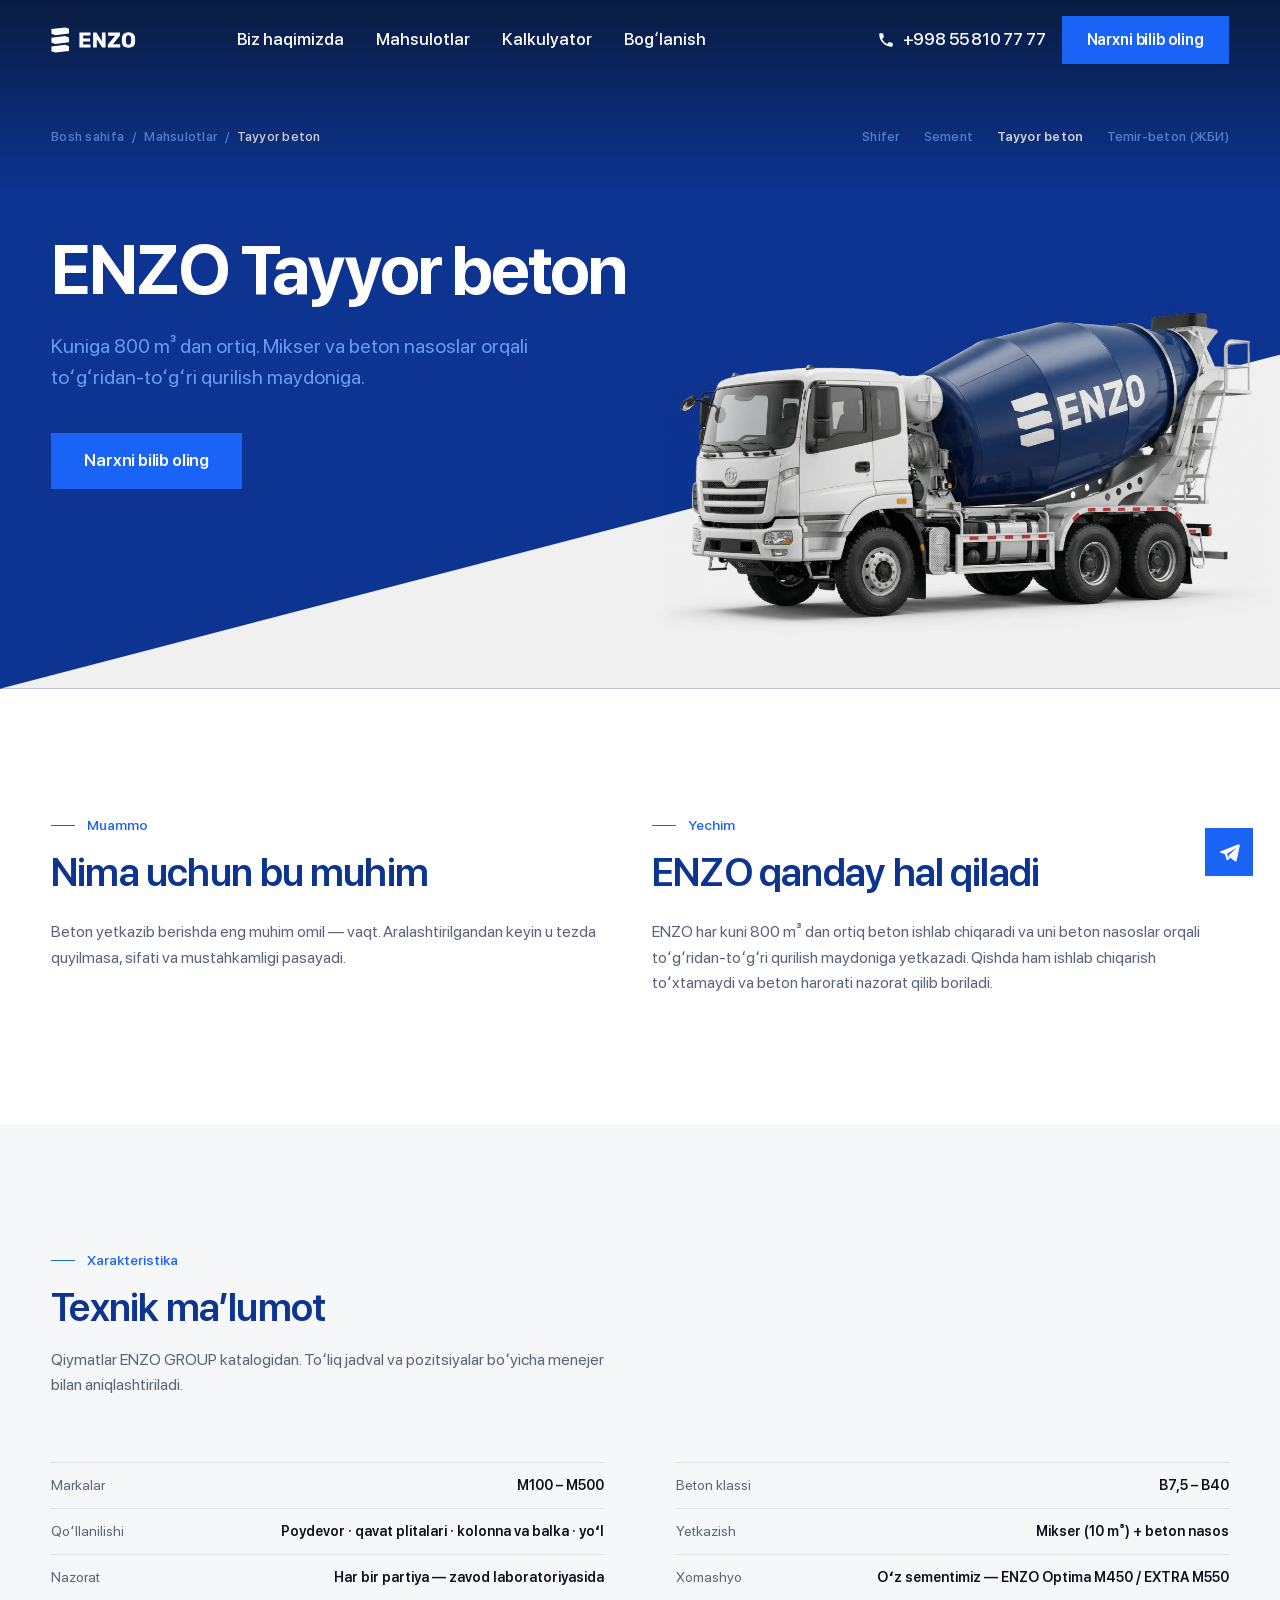
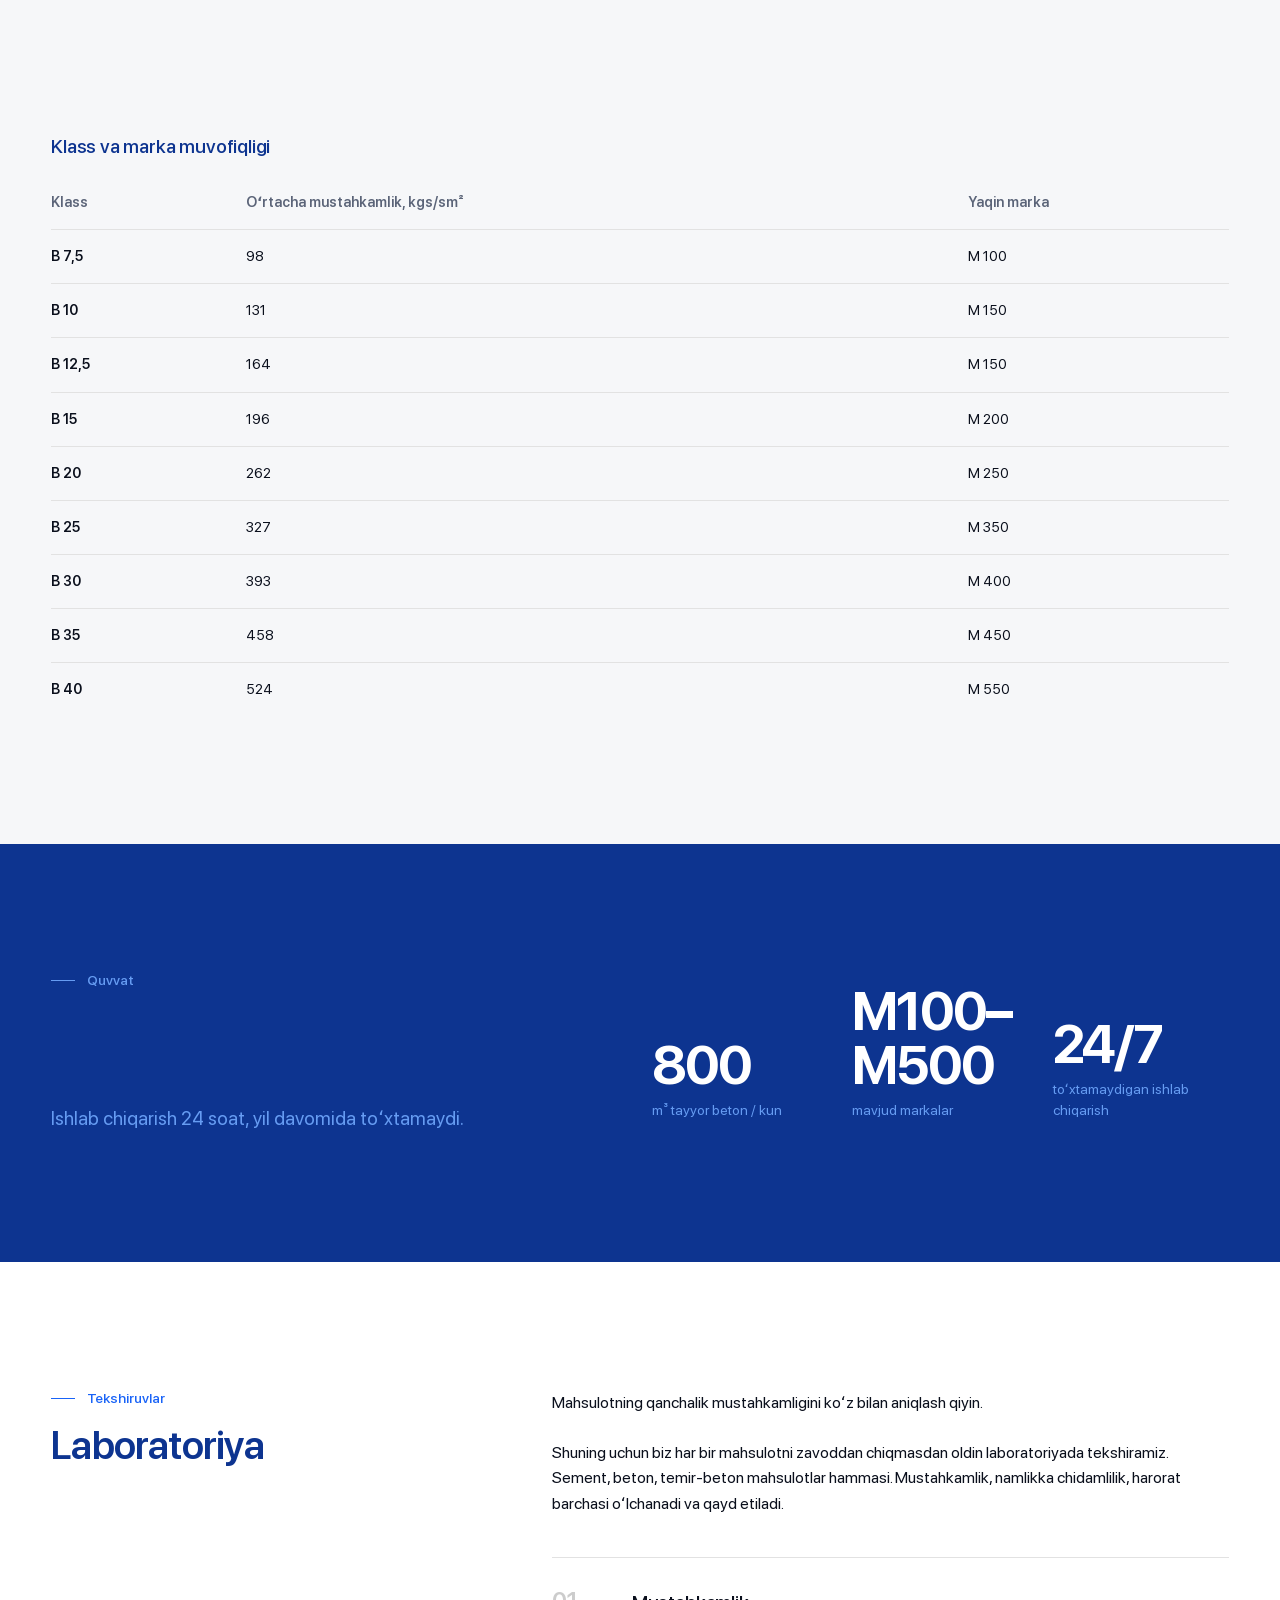
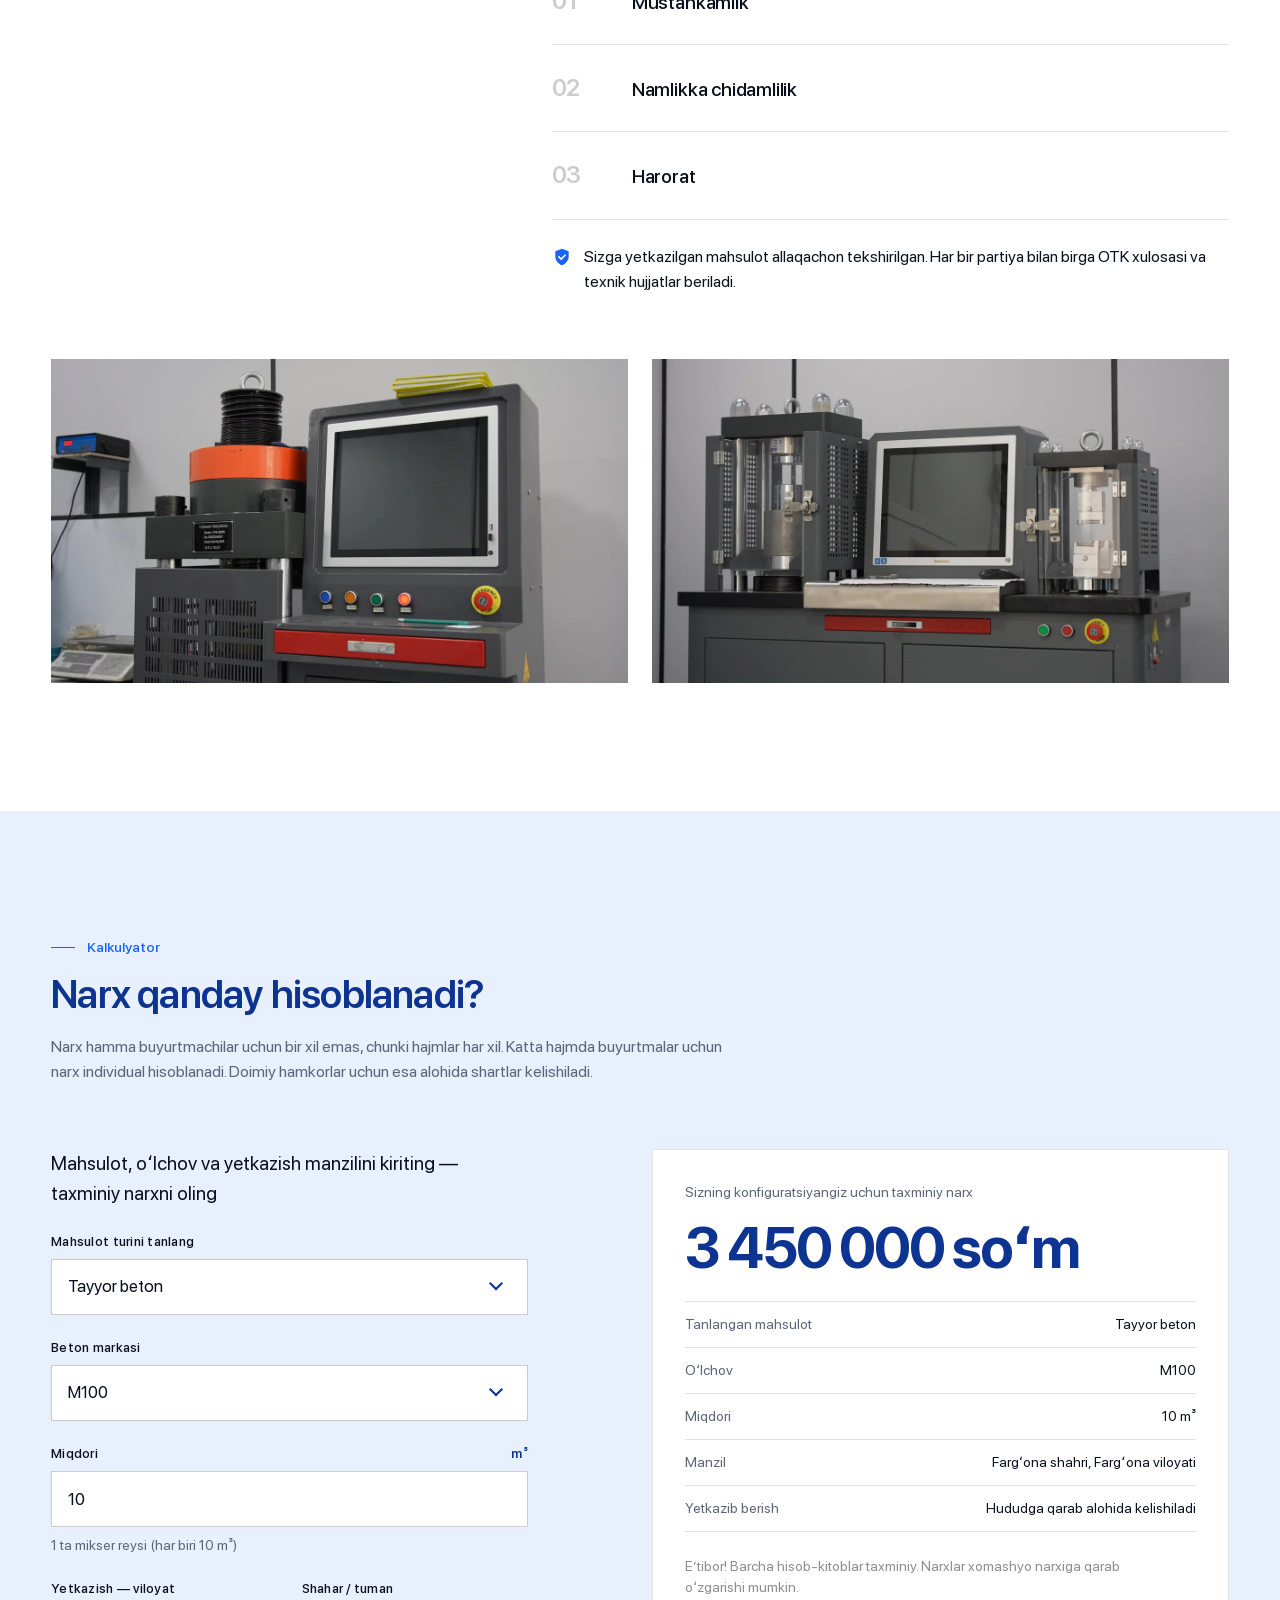
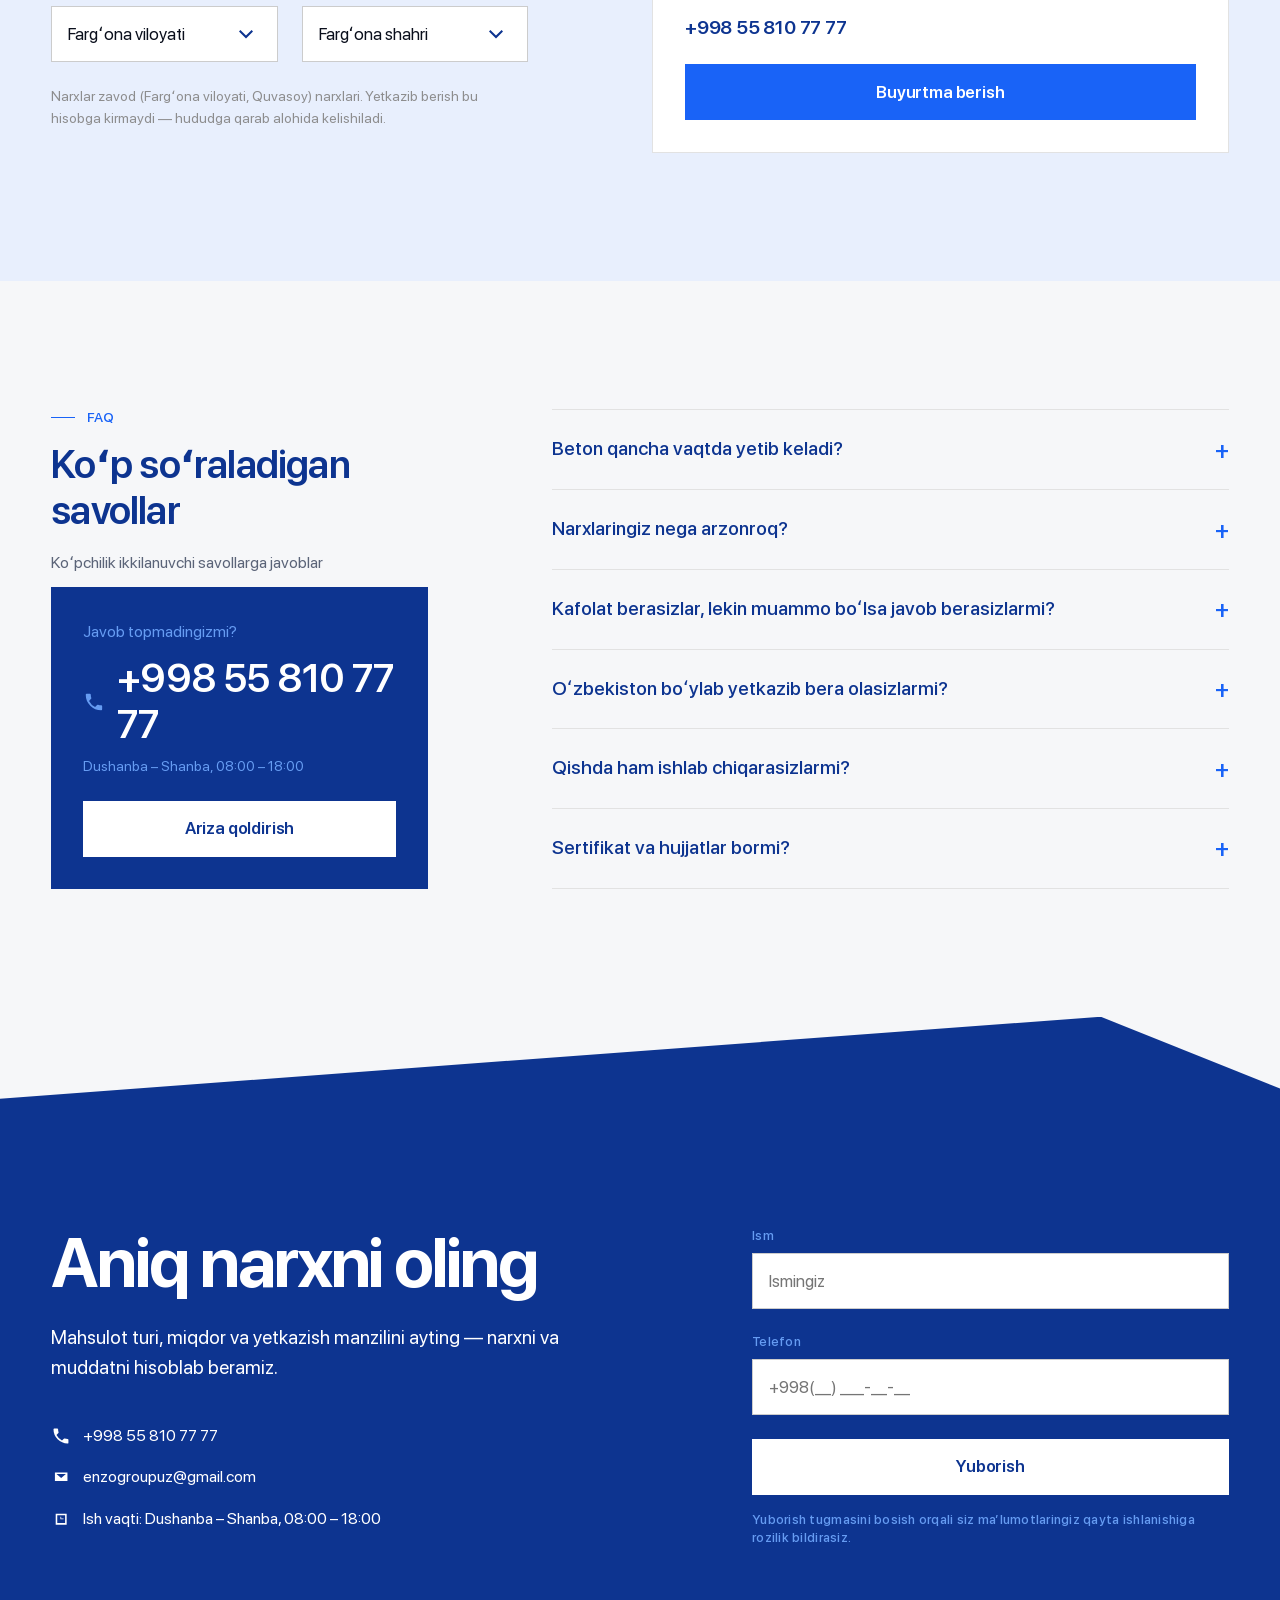
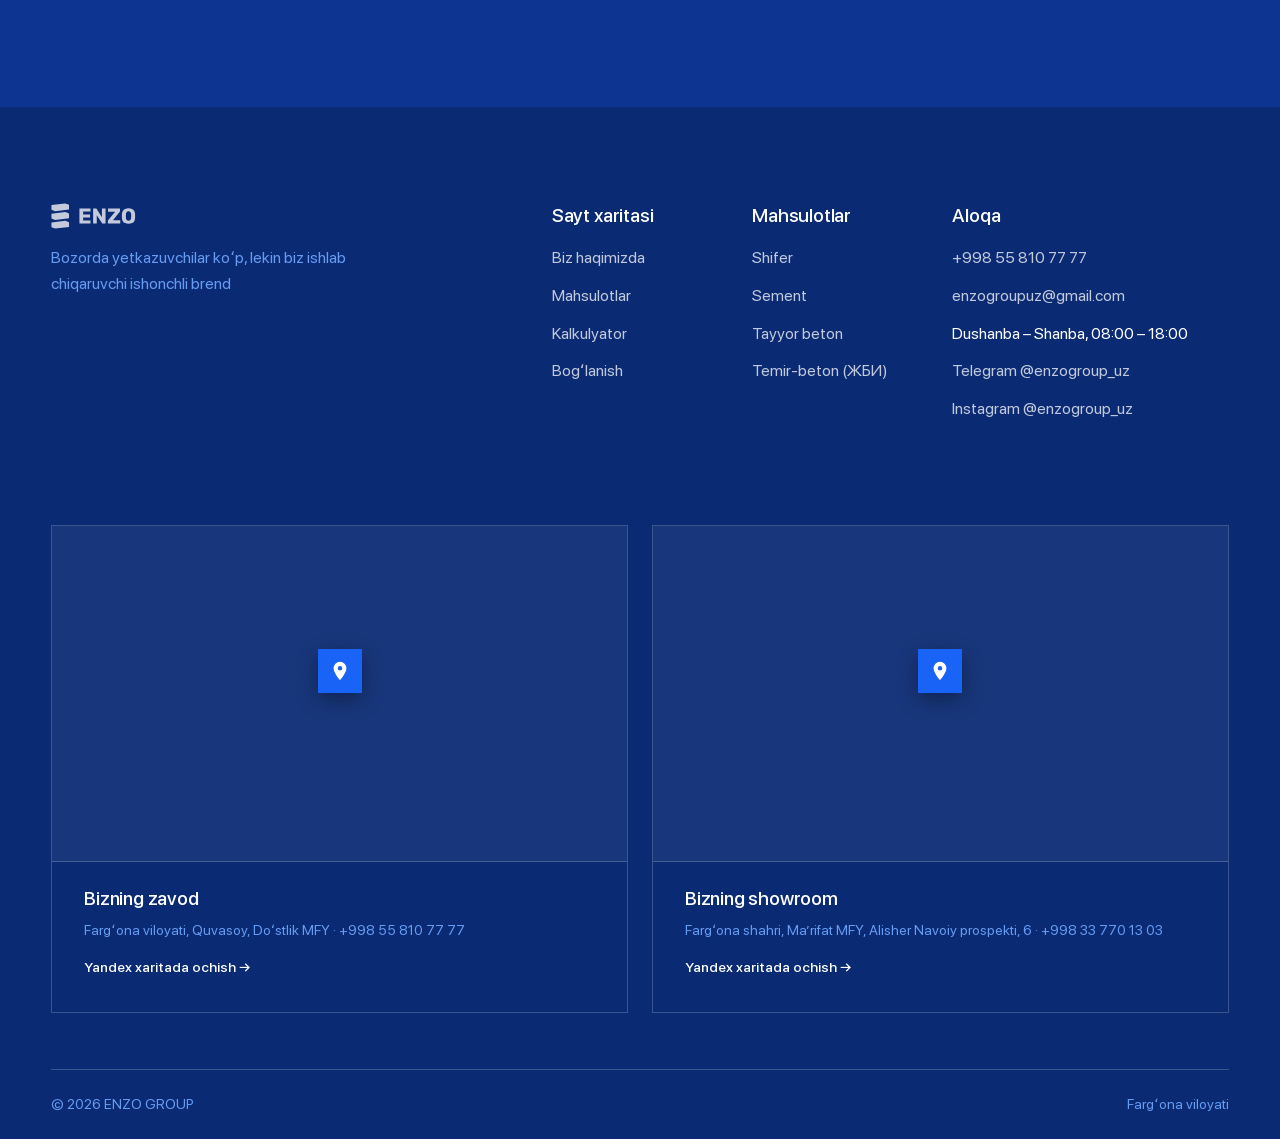
==== beton/index.html @ a70c25b2 "Xarita skrinshoti, jarayon faqat oldinga, matnli otzivlar enzo-group repodagi o'zgarish demo nusxaga" ====
<!DOCTYPE html>
<html lang="uz">
<head>
<meta charset="UTF-8">
<meta name="viewport" content="width=device-width, initial-scale=1">
<title>ENZO Tayyor beton — M100 dan M500 gacha, Fargʻona | ENZO GROUP</title>
<meta name="description" content="Kuniga 800 m³ tayyor beton. M100 dan M500 gacha, har partiya zavod laboratoriyasida tekshiriladi, mikser va beton nasos bilan qurilish maydoniga yetkaziladi.">
<link rel="preload" href="../assets/fonts/SFProDisplay-Bold.woff2" as="font" type="font/woff2" crossorigin>
<link rel="preload" href="../assets/fonts/SFProDisplay-Regular.woff2" as="font" type="font/woff2" crossorigin>
<link rel="stylesheet" href="../css/style.css">
<script>
/* Kirish animatsiyasi — ko'rsatilsinmi? Qaror sahifa chizilishidan oldin
   qabul qilinadi, shuning uchun skript `<head>` da va tashqi fayl emas.

   Uchta holatda ko'rsatilmaydi:
   1. Sessiyada allaqachon ko'rilgan — mahsulot sahifasiga o'tganda uni
      har safar qayta ko'rish charchatadi;
   2. Foydalanuvchi harakatni kamaytirishni so'ragan;
   3. Sahifa ichki havola (#) bilan ochilgan — u yerda odam aniq bir
      bo'limga kelayapti, parda esa uni to'sib qo'yardi. */
(function () {
  try {
    if (sessionStorage.getItem('enzo-intro')) return;
    if (matchMedia('(prefers-reduced-motion: reduce)').matches) return;
    if (location.hash) return;
    sessionStorage.setItem('enzo-intro', '1');
    var root = document.documentElement;
    root.classList.add('has-intro');

    /* Scroll qulfini SHU SKRIPT ochadi, main.js emas. Sabab: qulf shu
       yerda qo'yiladi — agar uni ochish boshqa faylga qoldirilsa va o'sha
       fayl yuklanmasa (tarmoq uzilishi, keshdagi eski nusxa), sahifa
       butunlay scroll qilinmaydigan bo'lib qolardi. Bu kirish
       animatsiyalarining klassik falokati.

       2700 ms — parda 1900 + 450 ms da so'nadi, ustiga zaxira. */
    setTimeout(function () { root.classList.remove('has-intro'); }, 2700);
  } catch (e) { /* sessionStorage yopiq bo'lsa — animatsiya shunchaki bo'lmaydi */ }
})();
</script>
</head>
<body>

<!-- Kirish animatsiyasi. Ko'rinishi `html.has-intro` ga bog'liq (yuqoridagi
     skript qo'yadi), YO'QOLISHI esa sof CSS animatsiyasi bilan bo'ladi
     (`style.css` §22). Shuning uchun JS ishlamay qolsa ham parda ekranda
     osilib qolmaydi — bu eng muhim shart.

     Video: 1920×1080, 5 s. Logotip ~2,4 s da to'liq shakllanadi, qolgani
     ushlab turish — shuning uchun parda 2,4 s da so'na boshlaydi, videoning
     oxirigacha kutilmaydi.

     Fon `#354a92` — videoning O'Z foni (o'lchandi). Shuning uchun
     `object-fit:contain` da yon tomonlarda chegara ko'rinmaydi. -->
<div class="intro" id="intro" aria-hidden="true">
  <video class="intro__v" src="../assets/video/enzo-logo.mp4"
         autoplay muted playsinline preload="auto"
         onloadedmetadata="this.playbackRate=1.5"></video>
</div>


<!-- SVG ikonka to'plami (assets/icons/ dan) -->
<svg width="0" height="0" style="position:absolute" aria-hidden="true">
  <!-- Ovoz — zavod videosidagi «Ovozni yoqish» tugmasi uchun (§5.3).
       190×190 quti, 7,44px moduli — qolgan ENZO ikonkalari bilan bir tizimda. -->
  <symbol id="i-sound" viewBox="0 0 190 190"><path fill="currentColor" d="M74.4,74.4h-22.32v41.2h22.32l29.76,26.04V48.36l-29.76,26.04ZM119.04,74.4v41.2c7.44-5.16,11.16-12.4,11.16-20.6s-3.72-15.44-11.16-20.6ZM119.04,44.64v14.88c14.88,7.44,22.32,20.6,22.32,35.48s-7.44,28.04-22.32,35.48v14.88c22.32-8.68,37.2-27.8,37.2-50.36s-14.88-41.68-37.2-50.36Z"/></symbol>
  <!-- ENZO logotipi — identity/enzo.svg dan olingan haqiqiy vektor
       (mijoz qarori, 2026-08-20). Avval belgi CSS bilan uchta tekis chiziq
       qilib chizilgandi; brendning o'z belgisi esa uchta QIYA plita —
       ustma-ust taxlangan shifer varaqlari. `currentColor`: sarhad hero
       ustida oq, scroll'dan keyin ko'k bo'ladi. -->
  <symbol id="i-enzo" viewBox="-2 -2 384.20 118.06">
    <g fill="currentColor" transform="translate(-7690.23 -4876.67)">
    <polygon points="7753.04 4876.67 7690.23 4883.85 7690.23 4905.63 7707.27 4911.92 7770.07 4904.74 7770.07 4882.96 7753.04 4876.67 7753.04 4876.67"/>
    <polygon points="7753.04 4916.07 7690.23 4923.26 7690.23 4945.03 7707.27 4951.33 7770.07 4944.14 7770.07 4922.37 7753.04 4916.07 7753.04 4916.07"/>
    <polygon points="7753.04 4955.48 7690.23 4962.66 7690.23 4984.44 7707.27 4990.73 7770.07 4983.55 7770.07 4961.77 7753.04 4955.48 7753.04 4955.48"/>
    <polygon points="7817.28 4967.8 7817.28 4899.6 7867.66 4899.6 7867.66 4913.63 7834.14 4913.63 7834.14 4926.78 7865.51 4926.78 7865.51 4940.23 7834.14 4940.23 7834.14 4953.77 7867.66 4953.77 7867.66 4967.8 7817.28 4967.8 7817.28 4967.8"/>
    <polygon points="7879.54 4967.8 7879.54 4899.6 7894.43 4899.6 7919.4 4938.87 7919.4 4899.6 7935.96 4899.6 7935.96 4967.8 7921.1 4967.8 7896.11 4929.9 7896.11 4967.8 7879.54 4967.8 7879.54 4967.8"/>
    <polygon points="7946.48 4967.8 7946.48 4954.11 7979.32 4914.12 7947.36 4914.12 7947.36 4899.6 8001.44 4899.7 8001.44 4913.21 7969.67 4953.09 8002.61 4953.09 8002.61 4967.8 7946.48 4967.8 7946.48 4967.8"/>
    <path d="M8040.22,4968.78c-5.98,0-11.17-.97-15.59-2.92-4.42-1.95-7.86-4.89-10.33-8.82-2.47-3.93-3.83-8.85-4.09-14.76-.07-2.79-.1-5.6-.1-8.43s.03-5.63.1-8.43c.26-5.84,1.64-10.77,4.14-14.76,2.5-4,5.97-7,10.43-9.01,4.45-2.01,9.6-3.02,15.44-3.02s11.08,1.01,15.49,3.02c4.42,2.01,7.89,5.02,10.43,9.01,2.53,4,3.9,8.92,4.09,14.76.13,2.79.19,5.6.19,8.43s-.07,5.64-.19,8.43c-.19,5.91-1.54,10.83-4.04,14.76-2.5,3.93-5.96,6.87-10.38,8.82-4.42,1.95-9.61,2.92-15.59,2.92h0ZM8040.22,4954.75c3.44,0,6.25-1.04,8.43-3.12,2.18-2.08,3.33-5.39,3.46-9.94.13-2.86.19-5.55.19-8.09s-.06-5.16-.19-7.89c-.13-3.05-.7-5.54-1.7-7.45-1.01-1.92-2.39-3.33-4.14-4.24-1.75-.91-3.77-1.36-6.04-1.36s-4.19.45-5.94,1.36c-1.75.91-3.15,2.32-4.19,4.24s-1.62,4.4-1.75,7.45c-.07,2.73-.1,5.36-.1,7.89s.03,5.23.1,8.09c.19,4.55,1.38,7.86,3.56,9.94,2.18,2.08,4.95,3.12,8.33,3.12h0Z"/>
  </g>
  </symbol>
  <symbol id="i-phone" viewBox="0 0 24 24"><path fill="currentColor" d="M6.6 10.8a15.1 15.1 0 0 0 6.6 6.6l2.2-2.2a1 1 0 0 1 1-.25c1.1.37 2.3.57 3.5.57a1 1 0 0 1 1 1V20a1 1 0 0 1-1 1A17 17 0 0 1 3 4a1 1 0 0 1 1-1h3.5a1 1 0 0 1 1 1c0 1.2.2 2.4.57 3.5a1 1 0 0 1-.25 1l-2.22 2.3Z"/></symbol>
  <symbol id="i-shield" viewBox="0 0 24 24"><path fill="currentColor" d="M12 2 4 5v6.5c0 4.6 3.4 8.9 8 10.5 4.6-1.6 8-5.9 8-10.5V5l-8-3Zm-1 14-4-4 1.4-1.4L11 13.2l4.6-4.6L17 10l-6 6Z"/></symbol>
  <symbol id="i-chat" viewBox="0 0 24 24"><path fill="currentColor" d="M3 3h18v14H7l-4 4V3Z"/></symbol>
  <symbol id="i-pin" viewBox="0 0 24 24"><path fill="currentColor" d="M12 2a7 7 0 0 0-7 7c0 5.2 7 13 7 13s7-7.8 7-13a7 7 0 0 0-7-7Zm0 9.5A2.5 2.5 0 1 1 12 6.5a2.5 2.5 0 0 1 0 5Z"/></symbol>
  <!-- Mahsulot ikonkalari — ENZO uchun yangi chizildi.
       Identity uslubi: 190×190 quti, koordinatalar 7.44px moduli karrali,
       to'ldirilgan (solid), fill-rule evenodd. assets/icons/ da saqlangan. -->
  <symbol id="i-shifer" viewBox="0 0 190 190"><path fill="currentColor" fill-rule="evenodd" clip-rule="evenodd" d="M29.76,111.6l22.32-22.32,22.32,22.32,22.32-22.32,22.32,22.32,22.32-22.32,22.32,22.32v22.32l-22.32-22.32-22.32,22.32-22.32-22.32-22.32,22.32-22.32-22.32-22.32,22.32v-22.32h0Z"/></symbol>
  <symbol id="i-sement" viewBox="0 0 190 190"><path fill="currentColor" fill-rule="evenodd" clip-rule="evenodd" d="M52.08,44.64h89.28v14.88H52.08v-14.88h0ZM59.52,59.52h74.4v96.72H59.52V59.52h0ZM74.4,96.72h44.64v14.88h-44.64v-14.88h0Z"/></symbol>
  <symbol id="i-beton" viewBox="0 0 190 190"><path fill="currentColor" fill-rule="evenodd" clip-rule="evenodd" d="M44.64,44.64h104.16l-37.2,59.52h-29.76L44.64,44.64h0ZM89.28,104.16h14.88v14.88h-14.88v-14.88h0ZM52.08,156.24l44.64-37.2,44.64,37.2H52.08Z"/></symbol>
  <symbol id="i-plita" viewBox="0 0 190 190"><path fill="currentColor" fill-rule="evenodd" clip-rule="evenodd" d="M37.2,74.4h119.04v44.64H37.2v-44.64h0ZM59.52,89.28h14.88v14.88h-14.88v-14.88h0ZM89.28,89.28h14.88v14.88h-14.88v-14.88h0ZM119.04,89.28h14.88v14.88h-14.88v-14.88h0Z"/></symbol>
  <symbol id="i-envelope" viewBox="0 0 190 190"><path fill="currentColor" fill-rule="evenodd" clip-rule="evenodd" d="M37.2,52.08h119.04v81.84H37.2V52.08h0ZM52.08,66.96l44.64,37.2,44.64-37.2H52.08Z"/></symbol>
  <symbol id="i-play" viewBox="0 0 190 190"><path fill="currentColor" d="M66.96,44.64l74.4,50.36-74.4,50.36V44.64Z"/></symbol>
  <symbol id="i-prev" viewBox="0 0 190 190"><path fill="currentColor" d="M123.04,44.64v100.72l-74.4-50.36,74.4-50.36Z"/></symbol>
  <symbol id="i-next" viewBox="0 0 190 190"><path fill="currentColor" d="M66.96,44.64l74.4,50.36-74.4,50.36V44.64Z"/></symbol>
  <!-- Zavod · laboratoriya · yetkazib berish — bento uchun yangi chizildi.
       Xuddi mahsulot ikonkalari kabi: 190×190, 7.44px moduli, to'ldirilgan. -->
  <symbol id="i-zavod" viewBox="0 0 190 190"><path fill="currentColor" d="M29.76,148.8v-52.08l29.76-14.88v14.88l29.76-14.88v14.88l29.76-14.88V44.64h37.2v104.16H29.76Z"/></symbol>
  <symbol id="i-lab" viewBox="0 0 190 190"><path fill="currentColor" d="M74.4,37.2h37.2v14.88h-7.44v22.32l29.76,59.52v14.88H52.08v-14.88l29.76-59.52v-22.32h-7.44v-14.88Z"/></symbol>
  <symbol id="i-truck" viewBox="0 0 190 190"><path fill="currentColor" d="M29.76,66.96h81.84v66.96H29.76v-66.96ZM119.04,89.28h14.88l22.32,29.76v14.88h-37.2v-44.64ZM44.64,133.92h22.32v14.88h-22.32v-14.88ZM111.6,133.92h22.32v14.88h-22.32v-14.88Z"/></symbol>
  <symbol id="i-clock" viewBox="0 0 190 190"><path fill="currentColor" fill-rule="evenodd" clip-rule="evenodd" d="M44.64,44.64h104.16v104.16H44.64V44.64h0ZM59.52,59.52v74.4h74.4V59.52H59.52h0ZM89.28,74.4h7.44v14.88h22.32v7.44h-29.76v-22.32h0Z"/></symbol>
</svg>

<!-- ═══ HEADER ═════════════════════════════════════════════════════════ -->
<header class="header" id="header">
  <div class="container header__inner">

    <a class="logo" href="../#home" aria-label="ENZO GROUP — bosh sahifa">
      <svg class="logo__svg" aria-hidden="true"><use href="#i-enzo"/></svg>
    </a>

    <nav class="nav" aria-label="Asosiy navigatsiya">
      <a href="../#about-us">Biz haqimizda</a>
      <a href="../#mainproducts">Mahsulotlar</a>
      <a href="#calculator">Kalkulyator</a>
      <a href="#form">Bogʻlanish</a>
    </nav>

    <div class="header__actions">
      <a class="header__phone" href="tel:+998558107777"><svg aria-hidden="true"><use href="#i-phone"/></svg>+998 55 810 77 77</a>
      <a class="header__phone-icon" href="tel:+998558107777" aria-label="Qoʻngʻiroq qilish">
        <svg aria-hidden="true"><use href="#i-phone"/></svg>
      </a>
      <a class="btn btn--primary btn--sm header__cta" href="#calculator">Narxni bilib oling</a>
      <button class="burger" id="burger" aria-label="Menyu" aria-expanded="false" aria-controls="menu">
        <span></span><span></span><span></span>
      </button>
    </div>

  </div>
</header>

<nav class="menu" id="menu" aria-label="Mobil navigatsiya">
  <a class="menu__link" href="../#about-us">Biz haqimizda</a>
  <a class="menu__link" href="../#mainproducts">Mahsulotlar</a>
  <a class="menu__link" href="#calculator">Kalkulyator</a>
  <a class="menu__link" href="#form">Bogʻlanish</a>
  <div class="menu__foot">
    <a class="btn btn--on-dark" href="#calculator">Narxni bilib oling</a>
    <a class="menu__phone" href="tel:+998558107777">
      <svg aria-hidden="true"><use href="#i-phone"/></svg> +998 55 810 77 77
    </a>
  </div>
</nav>

<main>

  <!-- ═══ §6.2 · HERO ═══════════════════════════════════════════════════ -->
  <section class="section section--dark phero">
    <div class="phero__shape" aria-hidden="true"></div>
    <div class="container">
      <div class="grid">
        <div class="phero__nav t-caption">
          <nav class="crumbs" aria-label="Nonda yoʻl">
            <a href="../">Bosh sahifa</a><span aria-hidden="true">/</span>
            <a href="../#mainproducts">Mahsulotlar</a><span aria-hidden="true">/</span>
            <span aria-current="page">Tayyor beton</span>
          </nav>
          <!-- Mahsulot almashtirgichi: alohida qator emas, shu yerda -->
          <ul class="pswitch__list" aria-label="Mahsulotlar">
            <li><a href="../shifer/">Shifer</a></li>
            <li><a href="../sement/">Sement</a></li>
            <li><a href="./" aria-current="page">Tayyor beton</a></li>
            <li><a href="../jbi/">Temir-beton (ЖБИ)</a></li>
          </ul>
        </div>
        <div class="phero__copy">
          <h1 class="t-display t-words">ENZO Tayyor beton</h1>
          <p class="t-body-l phero__lead measure">Kuniga 800 m³ dan ortiq. Mikser va beton nasoslar orqali toʻgʻridan-toʻgʻri qurilish maydoniga.</p>
          <div class="phero__cta">
            <a class="btn btn--primary" href="#calculator">Narxni bilib oling</a>
          </div>
        </div>
        <figure class="phero__media">
          <img src="../assets/img/mahsulot-beton.webp" alt="ENZO Tayyor beton" loading="eager" width="1400" height="781" fetchpriority="high">
        </figure>
      </div>
    </div>
  </section>


  <!-- ═══ §6.3 · MUAMMO → YECHIM ════════════════════════════════════════ -->
  <section class="section">
    <div class="container">
      <div class="grid">
        <div class="duo__col reveal">
          <p class="overline">Muammo</p>
          <h2 class="t-h2 t-words">Nima uchun bu muhim</h2>
          <p class="t-body duo__text measure">Beton yetkazib berishda eng muhim omil — vaqt. Aralashtirilgandan keyin u tezda quyilmasa, sifati va mustahkamligi pasayadi.</p>
        </div>
        <div class="duo__col reveal">
          <p class="overline">Yechim</p>
          <h2 class="t-h2 t-words">ENZO qanday hal qiladi</h2>
          <p class="t-body duo__text measure">ENZO har kuni 800 m³ dan ortiq beton ishlab chiqaradi va uni beton nasoslar orqali toʻgʻridan-toʻgʻri qurilish maydoniga yetkazadi. Qishda ham ishlab chiqarish toʻxtamaydi va beton harorati nazorat qilib boriladi.</p>
        </div>
      </div>
    </div>
  </section>

  <!-- ═══ §6.4 · TEXNIK XARAKTERISTIKA ══════════════════════════════════ -->
  <section class="section section--surface">
    <div class="container">
      <div class="grid">
        <div class="head reveal" style="grid-column:1/-1">
          <p class="overline">Xarakteristika</p>
          <h2 class="t-h2 t-words">Texnik maʼlumot</h2>
          <p class="t-body sub measure">Qiymatlar ENZO GROUP katalogidan. Toʻliq jadval va pozitsiyalar boʻyicha menejer bilan aniqlashtiriladi.</p>
        </div>

        <dl class="specs t-small tech__specs reveal">
            <div><dt>Markalar</dt><dd>M100 – M500</dd></div>
            <div><dt>Beton klassi</dt><dd>B7,5 – B40</dd></div>
            <div><dt>Qoʻllanilishi</dt><dd>Poydevor · qavat plitalari · kolonna va balka · yoʻl</dd></div>
            <div><dt>Yetkazish</dt><dd>Mikser (10 m³) + beton nasos</dd></div>
            <div><dt>Nazorat</dt><dd>Har bir partiya — zavod laboratoriyasida</dd></div>
            <div><dt>Xomashyo</dt><dd>Oʻz sementimiz — ENZO Optima M450 / EXTRA M550</dd></div>
        </dl>

        <div class="tech__table reveal">
          <h3 class="t-h4 spec-table__cap">Klass va marka muvofiqligi</h3>
          <div class="spec-table__wrap">
            <table class="spec-table t-small">
              <thead><tr><th>Klass</th><th>Oʻrtacha mustahkamlik, kgs/sm²</th><th>Yaqin marka</th></tr></thead>
              <tbody>
                <tr><td>B 7,5</td><td>98</td><td>M 100</td></tr>
                <tr><td>B 10</td><td>131</td><td>M 150</td></tr>
                <tr><td>B 12,5</td><td>164</td><td>M 150</td></tr>
                <tr><td>B 15</td><td>196</td><td>M 200</td></tr>
                <tr><td>B 20</td><td>262</td><td>M 250</td></tr>
                <tr><td>B 25</td><td>327</td><td>M 350</td></tr>
                <tr><td>B 30</td><td>393</td><td>M 400</td></tr>
                <tr><td>B 35</td><td>458</td><td>M 450</td></tr>
                <tr><td>B 40</td><td>524</td><td>M 550</td></tr>
              </tbody>
            </table>
          </div>
        </div>
      </div>
    </div>
  </section>

  <!-- ═══ §6.5 · ISHLAB CHIQARISH QUVVATI ═══════════════════════════════ -->
  <section class="section section--dark">
    <div class="container">
      <div class="grid">
        <div class="capacity__head head reveal">
          <p class="overline overline--on-dark">Quvvat</p>
          <h2 class="t-h2 t-words">Tayyor beton boʻyicha quvvatimiz</h2>
          <p class="t-body-l sub">Ishlab chiqarish 24 soat, yil davomida toʻxtamaydi.</p>
        </div>
        <div class="capacity__nums capacity__nums--3 reveal">
          <div><div class="cap__num">800</div><div class="t-small cap__unit">m³ tayyor beton / kun</div></div>
          <div><div class="cap__num">M100–M500</div><div class="t-small cap__unit">mavjud markalar</div></div>
          <div><div class="cap__num">24/7</div><div class="t-small cap__unit">toʻxtamaydigan ishlab chiqarish</div></div>
        </div>
      </div>
    </div>
  </section>

  <!-- ═══ §5.7 · LABORATORIYA ═══════════════════════════════════════════ -->
  <section class="section">
    <div class="container">
      <div class="grid">
        <div class="head reveal">
          <p class="overline">Tekshiruvlar</p>
          <h2 class="t-h2 t-words">Laboratoriya</h2>
        </div>

        <div class="body-col reveal">
          <p class="t-body measure">Mahsulotning qanchalik mustahkamligini koʻz bilan aniqlash qiyin.</p>
          <p class="t-body measure" style="margin-top:var(--s-24)">Shuning uchun biz har bir mahsulotni zavoddan chiqmasdan oldin laboratoriyada tekshiramiz. Sement, beton, temir-beton mahsulotlar hammasi. Mustahkamlik, namlikka chidamlilik, harorat barchasi oʻlchanadi va qayd etiladi.</p>

          <div class="steps">
            <div class="step"><div class="step__n">01</div><div><h3 class="t-h4">Mustahkamlik</h3></div></div>
            <div class="step"><div class="step__n">02</div><div><h3 class="t-h4">Namlikka chidamlilik</h3></div></div>
            <div class="step"><div class="step__n">03</div><div><h3 class="t-h4">Harorat</h3></div></div>
          </div>

          <div class="with-icon">
            <svg aria-hidden="true"><use href="#i-shield"/></svg>
            <p class="t-body measure">Sizga yetkazilgan mahsulot allaqachon tekshirilgan. Har bir partiya bilan birga OTK xulosasi va texnik hujjatlar beriladi.</p>
          </div>
        </div>

        <div class="media-pair reveal">
          <figure class="ph"><img src="../assets/img/lab-press.webp" alt="Zavod laboratoriyasidagi press-mashina" loading="lazy" width="1280" height="720"></figure>
          <figure class="ph"><img src="../assets/img/lab-sinov.webp" alt="Namuna sinov uskunasi" loading="lazy" width="1280" height="720"></figure>
        </div>

      </div>
    </div>
  </section>

  <!-- ═══ §5.13 · KALKULYATOR ═══════════════════════════════════════════ -->
  <section class="section" id="calculator" style="background:var(--enzo-100)">
    <div class="container">
      <div class="grid">
        <div class="head reveal" style="grid-column:1/-1">
          <p class="overline">Kalkulyator</p>
          <h2 class="t-h2 t-words">Narx qanday hisoblanadi?</h2>
          <p class="t-body sub measure">Narx hamma buyurtmachilar uchun bir xil emas, chunki hajmlar har xil. Katta hajmda buyurtmalar uchun narx individual hisoblanadi. Doimiy hamkorlar uchun esa alohida shartlar kelishiladi.</p>
        </div>

        <form class="calc__controls reveal" id="calc" data-default="beton">
          <p class="t-body-l" style="margin-bottom:var(--s-24)">Mahsulot, oʻlchov va yetkazish manzilini kiriting — taxminiy narxni oling</p>

          <div class="field">
            <label class="t-caption" for="c-product">Mahsulot turini tanlang</label>
            <select id="c-product">
              <option value="shifer">Shifer</option>
              <option value="sement">Sement</option>
              <option value="beton">Tayyor beton</option>
              <option value="jbi">Temir-beton buyumlar (ЖБИ)</option>
            </select>
          </div>

          <!-- Har mahsulotning oʻz oʻlchov savoli — faqat tanlangani koʻrinadi -->
          <!-- ✎ Shifer endi tanlov (mijoz narxlari, 2026-08-21): ikki xil
               shifer sotiladi va narxi har xil. -->
          <div class="field" id="f-shifer" hidden>
            <label class="t-caption" for="c-shifer">Shifer turi</label>
            <select id="c-shifer">
              <option value="enzo">ENZO shifer · 1750 × 1130 mm · 8 toʻlqin</option>
              <option value="chek">Chek shifer · 1750 × 1130 mm · 8 toʻlqin</option>
            </select>
          </div>

          <div class="field" id="f-sement" hidden>
            <label class="t-caption" for="c-sement">Sement turi va markasi</label>
            <select id="c-sement">
              <option value="optima-qop">ENZO Optima M450 · qopli (50 kg)</option>
              <option value="extra-qop">ENZO EXTRA M550 · qopli (50 kg)</option>
              <option value="optima-naval">ENZO Optima M450 · naval</option>
              <option value="extra-naval">ENZO EXTRA M550 · naval</option>
              <option value="?">Bilmayman — menejer tanlashga yordam beradi</option>
            </select>
          </div>

          <div class="field" id="f-marka" hidden>
            <label class="t-caption" for="c-marka">Beton markasi</label>
            <select id="c-marka">
              <option>M100</option><option>M150</option><option>M200</option>
              <option>M250</option><option>M300</option><option>M350</option>
              <option>M400</option><option>M450</option><option>M500</option>
              <option value="?">Bilmayman — menejer tanlashga yordam beradi</option>
            </select>
          </div>

          <div class="field" id="f-jbi" hidden>
            <label class="t-caption" for="c-jbi">Buyum turkumi</label>
            <select id="c-jbi">
              <option value="pb">Koʻp boʻshliqli plita ПБ (2,36–8,86 m)</option>
              <option value="pk2">Koʻp boʻshliqli plita 2ПК (2,86–7,06 m)</option>
              <option value="li60">Irrigatsion nov ЛИ 60.3.6/4 (6 m)</option>
              <option value="li30">Irrigatsion nov ЛИ 30.3.6/4 (3 m)</option>
              <option value="ct">Shpaler ustuni CT</option>
              <option value="?">Bilmayman — menejer tanlashga yordam beradi</option>
            </select>
          </div>


          <!-- 2ПК plitasi tanlansa — aniq oʻlcham. Narxlar mijoz
               roʻyxatidan (2026-08-21): uzunlik va kenglik boʻyicha. -->
          <div class="field" id="f-pk2" hidden>
            <label class="t-caption" for="c-pk2">Plita oʻlchami (uzunlik × kenglik)</label>
            <select id="c-pk2"></select>
          </div>

          <div class="field">
            <label class="t-caption" for="c-qty">Miqdori <span class="field__val" id="v-unit">dona</span></label>
            <input type="number" id="c-qty" min="1" step="1" value="100" inputmode="numeric">
            <p class="t-small calc__hint" id="c-hint"></p>
          </div>

          <div class="field2">
            <div class="field">
              <label class="t-caption" for="c-region">Yetkazish — viloyat</label>
              <select id="c-region"></select>
            </div>
            <div class="field">
              <label class="t-caption" for="c-district">Shahar / tuman</label>
              <select id="c-district"></select>
            </div>
          </div>

          <p class="t-small calc__note">Narxlar zavod (Fargʻona viloyati, Quvasoy) narxlari. Yetkazib berish bu hisobga kirmaydi — hududga qarab alohida kelishiladi.</p>
        </form>

        <aside class="calc__result reveal">
          <p class="t-small" id="c-cap" style="color:var(--ink-60)">Sizning konfiguratsiyangiz uchun taxminiy narx</p>
          <div class="t-stat calc__price" id="c-price" style="font-size:clamp(36px,4.5vw,64px)">— soʻm</div>

          <ul class="calc__list t-small">
            <li><span>Tanlangan mahsulot</span><span id="o-product">Shifer</span></li>
            <li><span>Oʻlchov</span><span id="o-spec">—</span></li>
            <li><span>Miqdori</span><span id="o-qty">—</span></li>
            <li><span>Manzil</span><span id="o-addr">—</span></li>
            <li><span>Yetkazib berish</span><span id="o-ship">—</span></li>
          </ul>

          <p class="t-small calc__note">Eʼtibor! Barcha hisob-kitoblar taxminiy. Narxlar xomashyo narxiga qarab oʻzgarishi mumkin.</p>
          <a class="t-h4" href="tel:+998558107777" style="display:block;margin-top:var(--s-16);color:var(--enzo-800);font-weight:600">+998 55 810 77 77</a>
          <a class="btn btn--primary" href="#form">Buyurtma berish</a>
        </aside>
      </div>
    </div>
  </section>

  <!-- ═══ §6.8 · FAQ ════════════════════════════════════════════════════ -->
  <section class="section section--surface">
    <div class="container">
      <div class="grid">
        <div class="head faq__head reveal">
          <p class="overline">FAQ</p>
          <h2 class="t-h2 t-words">Koʻp soʻraladigan savollar</h2>
          <p class="t-body sub">Koʻpchilik ikkilanuvchi savollarga javoblar</p>
          <div class="faq__aside">
            <p class="t-body faq__aside-lead">Javob topmadingizmi?</p>
            <a class="faq__aside-tel" href="tel:+998558107777">
              <svg aria-hidden="true"><use href="#i-phone"/></svg>
              <span class="t-h2">+998 55 810 77 77</span>
            </a>
            <p class="t-small faq__aside-note">Dushanba – Shanba, 08:00 – 18:00</p>
            <a class="btn btn--on-dark" href="#form">Ariza qoldirish</a>
          </div>
        </div>
        <div class="body-col reveal">
          <div class="faq">
            <div class="faq__item">
              <button class="faq__q" type="button">Beton qancha vaqtda yetib keladi?<span class="faq__sign">+</span></button>
              <div class="faq__a"><div><p class="t-body measure">Mikser zavoddan chiqqach beton oʻz xususiyatini bir necha soat saqlaydi, shuning uchun yetkazish vaqti oldindan rejalashtiriladi. Buyurtma berilganda manzil va hajmga qarab aniq vaqt kelishiladi — quyish jarayoni tayyor boʻlishi kerak.</p></div></div>
            </div>
            <div class="faq__item">
              <button class="faq__q" type="button">Narxlaringiz nega arzonroq?<span class="faq__sign">+</span></button>
              <div class="faq__a"><div><p class="t-body measure">Mahsulotlar toʻgʻridan-toʻgʻri zavoddan, vositachilarsiz yetkazib beriladi. Shu sababli mijozlar ENZO mahsulotlarini 1-qoʻl narxda xarid qilish imkoniga ega boʻladi.</p></div></div>
            </div>
            <div class="faq__item">
              <button class="faq__q" type="button">Kafolat berasizlar, lekin muammo boʻlsa javob berasizlarmi?<span class="faq__sign">+</span></button>
              <div class="faq__a"><div><p class="t-body measure">Biz mahsulotlarimizga rasmiy kafolat beramiz va bu kafolat faqat soʻzda emas — hujjat bilan tasdiqlanadi. Agar mahsulotda biror muammo aniqlansa, uni qaytarib olib, hech qanday ortiqcha savollarsiz yangisiga almashtirib beramiz.</p></div></div>
            </div>
            <div class="faq__item">
              <button class="faq__q" type="button">Oʻzbekiston boʻylab yetkazib bera olasizlarmi?<span class="faq__sign">+</span></button>
              <div class="faq__a"><div><p class="t-body measure">Ha, mahsulotlarimizni Oʻzbekiston boʻylab yetkazib beramiz. Buyurtma hajmi va manziliga qarab yetkazib berish shartlari alohida kelishiladi.</p></div></div>
            </div>
            <div class="faq__item">
              <button class="faq__q" type="button">Qishda ham ishlab chiqarasizlarmi?<span class="faq__sign">+</span></button>
              <div class="faq__a"><div><p class="t-body measure">Ha, biz ishlab chiqarishni mavsumga bogʻlamaymiz — yil davomida, qishda ham uzluksiz ishlaymiz. Zavodimiz 24/7 formatda faoliyat yuritadi.</p></div></div>
            </div>
            <div class="faq__item">
              <button class="faq__q" type="button">Sertifikat va hujjatlar bormi?<span class="faq__sign">+</span></button>
              <div class="faq__a"><div><p class="t-body measure">Ha, barcha mahsulotlarimiz tegishli sertifikatlar va hujjatlar bilan tasdiqlangan. Ishlab chiqarish jarayoni amaldagi davlat standartlariga muvofiq olib boriladi va har bir mahsulot sifat nazoratidan oʻtkaziladi.</p></div></div>
            </div>
          </div>
        </div>
      </div>
    </div>
  </section>


  <!-- ═══ §5.17 · FORMA (to'q · 3-to'q) ═════════════════════════════════ -->
  <!-- O'rovchi: qirra ostidagi bo'sh joy yuqoridagi bo'lim foni bilan bir xil -->
  <div class="roof-bg">
  <section class="section section--lg section--dark roof-top" id="form">
    <div class="container">
      <div class="grid">

        <div class="form__copy reveal">
          <h2 class="t-display">Aniq narxni oling</h2>
          <p class="t-body-l sub measure" style="margin-top:var(--s-24)">Mahsulot turi, miqdor va yetkazish manzilini ayting — narxni va muddatni hisoblab beramiz.</p>

          <ul class="contacts t-body">
            <li><svg aria-hidden="true"><use href="#i-phone"/></svg> <a href="tel:+998558107777">+998 55 810 77 77</a></li>
            <li><svg aria-hidden="true"><use href="#i-envelope"/></svg> <a href="mailto:enzogroupuz@gmail.com">enzogroupuz@gmail.com</a></li>
            <li><svg aria-hidden="true"><use href="#i-clock"/></svg> Ish vaqti: Dushanba – Shanba, 08:00 – 18:00</li>
          </ul>
        </div>

        <form class="form__box reveal">
          <div class="field">
            <label class="t-caption" for="f-name">Ism</label>
            <input type="text" id="f-name" placeholder="Ismingiz" required>
          </div>
          <div class="field">
            <label class="t-caption" for="f-tel">Telefon</label>
            <input type="text" id="f-tel" placeholder="+998(__) ___-__-__" required>
          </div>
          <button class="btn btn--on-dark" type="submit">Yuborish</button>
          <p class="t-caption form__legal">Yuborish tugmasini bosish orqali siz maʼlumotlaringiz qayta ishlanishiga rozilik bildirasiz.</p>
        </form>

      </div>
    </div>
  </section>

  <footer class="footer">
    <div class="container">
      <div class="grid">

        <div class="f-col f-col--brand">
          <a class="logo" href="../#home">
            <svg class="logo__svg" aria-hidden="true"><use href="#i-enzo"/></svg>
          </a>
          <p class="t-body f-slogan">Bozorda yetkazuvchilar koʻp, lekin biz ishlab chiqaruvchi ishonchli brend</p>
        </div>

        <div class="f-col f-col--map">
          <h3 class="t-h4">Sayt xaritasi</h3>
          <ul class="t-body">
            <li><a href="../#about-us">Biz haqimizda</a></li>
            <li><a href="../#mainproducts">Mahsulotlar</a></li>
            <li><a href="#calculator">Kalkulyator</a></li>
            <li><a href="#form">Bogʻlanish</a></li>
          </ul>
        </div>

        <div class="f-col f-col--prod">
          <h3 class="t-h4">Mahsulotlar</h3>
          <ul class="t-body">
            <li><a href="../shifer/">Shifer</a></li>
            <li><a href="../sement/">Sement</a></li>
            <li><a href="../beton/">Tayyor beton</a></li>
            <li><a href="../jbi/">Temir-beton (ЖБИ)</a></li>
          </ul>
        </div>

        <div class="f-col f-col--cont">
          <h3 class="t-h4">Aloqa</h3>
          <ul class="t-body">
            <li><a href="tel:+998558107777">+998 55 810 77 77</a></li>
            <li><a href="mailto:enzogroupuz@gmail.com">enzogroupuz@gmail.com</a></li>
            <li>Dushanba – Shanba, 08:00 – 18:00</li>
            <li><a href="https://t.me/enzogroup_uz">Telegram @enzogroup_uz</a></li>
            <li><a href="https://instagram.com/enzogroup_uz">Instagram @enzogroup_uz</a></li>
          </ul>
        </div>

        <div class="maps">
          <a class="map" href="https://yandex.com/maps/-/CTs9EK8r" target="_blank" rel="noopener">
            <span class="ph map__shot">
              <img src="../assets/img/map-zavod.jpg" alt="Zavod joylashuvi xaritada — Quvasoy, Doʻstlik MFY"
                   width="1200" height="700" loading="lazy" decoding="async"
                   onerror="this.remove()">
              <span class="map__pin"><svg aria-hidden="true"><use href="#i-pin"/></svg></span>
            </span>
            <div class="map__body">
              <h3 class="t-h4 map__title">Bizning zavod</h3>
              <span class="t-small map__addr">Fargʻona viloyati, Quvasoy, Doʻstlik MFY · +998 55 810 77 77</span>
              <span class="t-small map__go">Yandex xaritada ochish</span>
            </div>
          </a>
          <a class="map" href="https://yandex.com/maps/-/CTs9IU4F" target="_blank" rel="noopener">
            <span class="ph map__shot">
              <img src="../assets/img/map-showroom.jpg" alt="Showroom joylashuvi xaritada — Fargʻona, A. Navoiy prospekti 6"
                   width="1200" height="700" loading="lazy" decoding="async"
                   onerror="this.remove()">
              <span class="map__pin"><svg aria-hidden="true"><use href="#i-pin"/></svg></span>
            </span>
            <div class="map__body">
              <h3 class="t-h4 map__title">Bizning showroom</h3>
              <span class="t-small map__addr">Fargʻona shahri, Maʼrifat MFY, Alisher Navoiy prospekti, 6 · +998 33 770 13 03</span>
              <span class="t-small map__go">Yandex xaritada ochish</span>
            </div>
          </a>
        </div>

      </div>

      <div class="f-bottom t-small">
        <span>© 2026 ENZO GROUP</span>
        <span>Fargʻona viloyati</span>
      </div>
    </div>
  </footer>

</main>


<!-- Ijtimoiy tarmoqlar — o'ng pastda, doim ko'rinib turadi.
     Kvadrat, doira emas: radius nolga tenglangan (DESIGN.md §6.1).
     Yopiq holatda bitta tugma; bosilganda uchtasi tepaga ochiladi —
     shunda kalkulyator va formalar ustida doimiy uchta dog' turmaydi. -->
<div class="soc" id="soc">
  <div class="soc__list" id="socList">
    <a class="soc__link soc__link--yt" href="https://www.youtube.com/@enzo_group" target="_blank" rel="noopener" aria-label="YouTube">
      <svg viewBox="0 0 24 24" aria-hidden="true"><path fill="currentColor" d="M21.6 7.2a2.5 2.5 0 0 0-1.76-1.77C18.25 5 12 5 12 5s-6.25 0-7.84.43A2.5 2.5 0 0 0 2.4 7.2 26 26 0 0 0 2 12a26 26 0 0 0 .4 4.8 2.5 2.5 0 0 0 1.76 1.77C5.75 19 12 19 12 19s6.25 0 7.84-.43a2.5 2.5 0 0 0 1.76-1.77A26 26 0 0 0 22 12a26 26 0 0 0-.4-4.8ZM10 15.2V8.8l5.2 3.2-5.2 3.2Z"/></svg>
    </a>
    <a class="soc__link soc__link--ig" href="https://instagram.com/enzogroup_uz" target="_blank" rel="noopener" aria-label="Instagram">
      <svg viewBox="0 0 24 24" aria-hidden="true"><path fill="currentColor" d="M12 2.2c3.2 0 3.6 0 4.85.07 1.17.05 1.8.25 2.23.41.56.22.96.48 1.38.9.42.42.68.82.9 1.38.16.42.36 1.06.41 2.23.06 1.25.07 1.65.07 4.85s0 3.6-.07 4.85c-.05 1.17-.25 1.8-.41 2.23a3.7 3.7 0 0 1-.9 1.38c-.42.42-.82.68-1.38.9-.42.16-1.06.36-2.23.41-1.25.06-1.65.07-4.85.07s-3.6 0-4.85-.07c-1.17-.05-1.8-.25-2.23-.41a3.7 3.7 0 0 1-1.38-.9 3.7 3.7 0 0 1-.9-1.38c-.16-.42-.36-1.06-.41-2.23C2.2 15.6 2.2 15.2 2.2 12s0-3.6.07-4.85c.05-1.17.25-1.8.41-2.23.22-.56.48-.96.9-1.38.42-.42.82-.68 1.38-.9.42-.16 1.06-.36 2.23-.41C8.4 2.2 8.8 2.2 12 2.2Zm0 3.83a5.97 5.97 0 1 0 0 11.94 5.97 5.97 0 0 0 0-11.94Zm0 9.85a3.88 3.88 0 1 1 0-7.76 3.88 3.88 0 0 1 0 7.76Zm7.6-10.08a1.4 1.4 0 1 1-2.79 0 1.4 1.4 0 0 1 2.79 0Z"/></svg>
    </a>
    <a class="soc__link soc__link--tg" href="https://t.me/enzogroup_uz" target="_blank" rel="noopener" aria-label="Telegram">
      <svg viewBox="0 0 24 24" aria-hidden="true"><path fill="currentColor" d="M21.6 4.3 3.2 11.4c-.9.35-.9.86-.16 1.08l4.7 1.47 1.8 5.5c.22.6.4.83.86.83.35 0 .5-.16.7-.35l2.24-2.18 4.66 3.44c.86.47 1.47.23 1.68-.8l3.04-14.3c.3-1.26-.5-1.83-1.32-1.46l.2-.33Zm-11.6 9.5 8.5-5.36c.42-.26.8-.12.49.17l-7.28 6.57-.28 3.02-1.43-4.4Z"/></svg>
    </a>
  </div>
  <button class="soc__toggle" id="socToggle" type="button" aria-expanded="false" aria-controls="socList" aria-label="Ijtimoiy tarmoqlar">
    <svg class="soc__ico-open" viewBox="0 0 24 24" aria-hidden="true"><path fill="currentColor" d="M21.6 4.3 3.2 11.4c-.9.35-.9.86-.16 1.08l4.7 1.47 1.8 5.5c.22.6.4.83.86.83.35 0 .5-.16.7-.35l2.24-2.18 4.66 3.44c.86.47 1.47.23 1.68-.8l3.04-14.3c.3-1.26-.5-1.83-1.32-1.46l.2-.33Zm-11.6 9.5 8.5-5.36c.42-.26.8-.12.49.17l-7.28 6.57-.28 3.02-1.43-4.4Z"/></svg>
    <svg class="soc__ico-close" viewBox="0 0 24 24" aria-hidden="true"><path fill="none" stroke="currentColor" stroke-width="2.2" stroke-linecap="round" d="M6 6l12 12M18 6 6 18"/></svg>
  </button>
</div>

<script src="../js/main.js"></script>
</body>
</html>
---- css/style.css ----
/* ==========================================================================
   ENZO GROUP — style.css
   Manba: DESIGN.md v1.0. Bu faylda YANGI qaror qabul qilinmaydi —
   faqat DESIGN.md tokenlari va qoidalari kodga o'tkaziladi.
   ========================================================================== */

/* 1 · SHRIFT ------------------------------------------------------------- */

@font-face { font-family:'SF Pro Display'; font-weight:400; font-style:normal;
  src:url('../assets/fonts/SFProDisplay-Regular.woff2')  format('woff2'); font-display:swap; }
@font-face { font-family:'SF Pro Display'; font-weight:500; font-style:normal;
  src:url('../assets/fonts/SFProDisplay-Medium.woff2')   format('woff2'); font-display:swap; }
@font-face { font-family:'SF Pro Display'; font-weight:600; font-style:normal;
  src:url('../assets/fonts/SFProDisplay-Semibold.woff2') format('woff2'); font-display:swap; }
@font-face { font-family:'SF Pro Display'; font-weight:700; font-style:normal;
  src:url('../assets/fonts/SFProDisplay-Bold.woff2')     format('woff2'); font-display:swap; }

/* 2 · TOKENLAR (DESIGN.md §2.1) ------------------------------------------ */

:root {
  --enzo-900:#0A2A73;
  --enzo-800:#0D3490;
  --enzo-700:#1246AE;
  --enzo-600:#1757C9;
  --enzo-500:#1963F7;
  --enzo-300:#669CF2;
  --enzo-100:#E8EFFD;

  --ink:#0A0F1C;
  --ink-60:#5B6478;
  --ink-40:#8D8D8E;
  --line:#E2E2E2;
  --line-2:#CCCCCC;
  --surface:#F6F7F9;
  --shot-bg:#F0F0F0;        /* mahsulot kadri foni — och kulrang */
  --white:#FFFFFF;

  --error:#D92D20;
  --success:#12854F;

  --font:'SF Pro Display', -apple-system, 'Segoe UI', system-ui, sans-serif;

  /* Bo'shliq shkalasi — 8px asos (DESIGN.md §5.2) */
  --s-4:4px;  --s-8:8px;   --s-12:12px; --s-16:16px; --s-24:24px; --s-32:32px;
  --s-40:40px; --s-56:56px; --s-72:72px; --s-96:96px; --s-128:128px; --s-160:160px;

  --gutter:24px;
  --pad:clamp(20px, 4vw, 64px);      /* chet bo'shlig'i */
  --content-max:1600px;              /* konteyner cheki (DESIGN.md §5.1) */
  --header-h:80px;

  /* Kontent chetigacha bo'lgan masofa — konteyner markazlashgani hisobga olinadi.
     Konteynerdan tashqarida turgan, lekin u bilan tekislanishi kerak bo'lgan
     absolut elementlar shu qiymatdan foydalanadi. */
  --edge:max(var(--pad), calc((100% - var(--content-max)) / 2 + var(--pad)));

  --ease:cubic-bezier(0.4, 0, 0.2, 1);
  /* Chiqish egri chizig'i — tez boshlanib, yumshoq to'xtaydi.
     Sarlavha so'zlarining ochilishi uchun (2026-08-19). */
  --ease-out:cubic-bezier(0.22, 1, 0.36, 1);
}

/* 3 · RESET -------------------------------------------------------------- */

*,*::before,*::after { box-sizing:border-box; }
html { -webkit-text-size-adjust:100%; scroll-behavior:smooth; }
body {
  margin:0;
  font-family:var(--font);
  font-size:17px; font-weight:400; line-height:1.6;
  color:var(--ink); background:var(--white);
  -webkit-font-smoothing:antialiased;
  overflow-x:hidden;                  /* gorizontal scroll — hech qachon */
}
img,svg { display:block; max-width:100%; }
a { color:inherit; text-decoration:none; }
button { font:inherit; color:inherit; background:none; border:0; cursor:pointer; }
h1,h2,h3,h4,p,figure { margin:0; }
ul { margin:0; padding:0; list-style:none; }

/* Qator balansi: oxirgi qatorda yolg'iz so'z qolmasin, so'z bo'g'inga
   bo'linmasin — brauzer so'zlarni qatorlar bo'ylab tekis taqsimlaydi */
p, li, figcaption { text-wrap:pretty; }
h1,h2,h3,h4 { text-wrap:balance; }
* { hyphens:none; overflow-wrap:normal; word-break:normal; }

/* Radius — butun sayt bo'ylab 0 (DESIGN.md §6.1) */
*, *::before, *::after { border-radius:0 !important; }

:focus-visible { outline:2px solid var(--enzo-500); outline-offset:2px; }

/* 4 · SETKA (DESIGN.md §5.1) --------------------------------------------- */

/* Konteyner — barcha bo'limlarda bir xil. Keng ekranda markazga tortiladi,
   tor ekranda chetdan faqat --pad qoladi. Bo'lim foni (to'q bloklar, ranglar)
   chetdan chetgacha ketaveradi — cheklanadigan narsa faqat kontent. */
.container {
  width:100%;
  max-width:var(--content-max);
  margin-inline:auto;
  padding-inline:var(--pad);
}

.grid {
  display:grid;
  grid-template-columns:repeat(12, 1fr);
  gap:var(--gutter);
}

/* 5 · TIPOGRAFIKA (DESIGN.md §4.2) --------------------------------------- */

.t-display { font-size:clamp(40px, 5.4vw, 72px); font-weight:700; letter-spacing:-0.03em; line-height:1.05; }
.t-h1      { font-size:clamp(34px, 4.2vw, 56px); font-weight:700; letter-spacing:-0.03em; line-height:1.1; }
.t-h2      { font-size:clamp(28px, 3.1vw, 40px); font-weight:600; letter-spacing:-0.02em; line-height:1.15; }
.t-h3      { font-size:clamp(22px, 2vw, 26px);   font-weight:600; letter-spacing:-0.02em; line-height:1.25; }
.t-h4      { font-size:clamp(18px, 1.5vw, 20px); font-weight:500; letter-spacing:-0.01em; line-height:1.35; }
.t-body-l  { font-size:clamp(17px, 1.5vw, 20px); font-weight:400; line-height:1.55; }
.t-body    { font-size:clamp(16px, 1.2vw, 17px); font-weight:400; line-height:1.6; }
.t-small   { font-size:clamp(14px, 1.1vw, 15px); font-weight:400; line-height:1.5; }
.t-caption { font-size:13px; font-weight:500; letter-spacing:0.02em; line-height:1.4; }

/* ✎ Katta sarlavhalar oq fonda brend ko'kida (mijoz qarori, 2026-08-19).
   Faqat uch daraja: display, h1, h2. `t-h3` va undan kichigi — kartochka
   sarlavhalari, ular `--ink` da qoladi, aks holda sahifada ierarxiya
   yo'qoladi va hamma narsa ko'k bo'lib ketadi.
   Tana matni, izohlar, ro'yxatlar — o'zgarmaydi. */
.t-display, .t-h1, .t-h2 { color:var(--enzo-800); }

/* To'q fonda sarlavha bo'limning o'z rangini oladi (oq) — ko'k ko'k ustida
   qolib ketmasligi uchun. Hero, to'q bo'limlar, footer. */
.hero .t-display, .hero .t-h1, .hero .t-h2,
.phero .t-display, .phero .t-h1,
.section--dark .t-display, .section--dark .t-h1, .section--dark .t-h2,
/* 🐛 `.faq__aside` — och bo'lim ICHIDAGI to'q quti; ro'yxatga kirmagani uchun
   telefon raqami (`t-h2`) ko'k fonda ko'k bo'lib, butunlay ko'rinmay qolgandi.
   Topildi 2026-08-20. */
.faq__aside .t-h2,
.footer .t-display, .footer .t-h1, .footer .t-h2 { color:inherit; }
.t-stat    { font-size:clamp(48px, 6.4vw, 88px); font-weight:700; letter-spacing:-0.04em; line-height:1; }

/* Bo'lim yorlig'i.
   ⛔ KATTA HARF + ochilgan trekking ISHLATILMAYDI — mijoz qarori (2026-08-15):
      bu AI-generatsiya saytlarning belgisi. DESIGN.md §4.2 "Overline" qatori
      va PROMPT.md P3 shu bilan bekor qilinadi.
   O'rniga: oddiy yozuv + oldida qisqa chiziq. */
.overline {
  display:flex; align-items:center; gap:var(--s-12);
  font-size:clamp(14px, 1.1vw, 15px);
  font-weight:500;
  letter-spacing:0;
  line-height:1.2;
  color:var(--enzo-500);
}
.overline::before {
  content:''; width:24px; height:1px; flex:none;
  background:currentColor;
}
.overline--on-dark { color:var(--enzo-300); }

/* Matn kengligi — hech qachon to'liq ekran (DESIGN.md §4.3) */
/* Bo'linmasligi kerak bo'lgan birikma (brend nomi, o'lcham, marka) */
.nowrap     { white-space:nowrap; }
.measure    { max-width:68ch; }
.measure-52 { max-width:52ch; }

/* 6 · TUGMA (DESIGN.md §6.1) --------------------------------------------- */

.btn {
  display:inline-flex; align-items:center; justify-content:center; gap:var(--s-12);
  height:56px; padding:0 var(--s-32);
  font-size:17px; font-weight:600; letter-spacing:-0.01em;
  border:1px solid transparent;
  transition:background-color 150ms var(--ease), color 150ms var(--ease), border-color 150ms var(--ease);
  white-space:nowrap;
}
.btn svg { width:20px; height:20px; flex:none; }

.btn--primary       { background:var(--enzo-500); color:var(--white); }
.btn--primary:hover { background:var(--enzo-700); }

/* To'q ko'k fon ichida */
.btn--on-dark       { background:var(--white); color:var(--enzo-800); }
.btn--on-dark:hover { background:var(--enzo-100); }

.btn--secondary       { background:transparent; color:var(--enzo-800); border-color:var(--line-2); }
/* To'q kadr ustida ikkinchi darajali tugma. Fon shaffof — kadr ko'rinib
   turadi, kontur oq: ikkita to'ldirilgan tugma yonma-yon turganda ikkalasi
   ham birinchi darajaday o'qilardi. */
.btn--ghost-dark       { background:transparent; color:var(--white); border-color:rgba(255,255,255,.55); }
.btn--ghost-dark:hover { background:rgba(255,255,255,.12); border-color:var(--white); }
.btn--secondary:hover { border-color:var(--enzo-500); color:var(--enzo-500); }

.btn--sm { height:48px; padding:0 var(--s-24); font-size:16px; }

/* 7 · FIRMA SHAKLI — tom qiyaligi (DESIGN.md §3) ------------------------- */

/* Geometriya identity/enzo.svg dagi asl poligondan o'lchab olindi:
   points 5275.64 876.57 · 4706.54 941.72 · 5429.99 933.65  (karta eni 723.45)
     cho'qqi        = eni bo'yicha 78.66%
     chap pasayish  = eni ning 9.0%
     o'ng pasayish  = chap pasayishning 87.6%
   Balandlik px'da beriladi — aks holda baland bloklarda shakl yassilanib ketadi. */

:root {
  /* ✎ Cho'qqi o'ngga surildi: 78.66% → 86% (mijoz qarori, 2026-08-15).
     Sabab: 78.66% da qirra statistikadagi oxirgi raqam ("5 yil") ustiga
     to'g'ri kelib, u bilan to'qnashardi. Endi qirra undan o'tib ketadi. */
  --roof-peak:86%;
  --roof-h:clamp(28px, 6.4vw, 116px);
  --roof-r:0.876;                       /* o'ng chekka / chap chekka */
}

.roof-top {
  clip-path:polygon(
    0 var(--roof-h),
    var(--roof-peak) 0,
    100% calc(var(--roof-h) * var(--roof-r)),
    100% 100%,
    0 100%
  );
}

/* ✎ Cho'qqi yuqoriga qaratildi (mijoz qarori, 2026-08-16).
   Avval qirra 86% da pastga cho'zilib tushardi — brend belgisi teskari o'girilgan
   ko'rinardi. Endi chiziq `roof-top` bilan bir xil yo'nalishda: eng past nuqta
   chap chetda, cho'qqi 86% da yuqoriga ko'tariladi.
   Shakl butunlay hero'ning pastki chetida qoladi — kontentga tegmaydi. */
.roof-bottom {
  clip-path:polygon(
    0 0,
    100% 0,
    100% calc(100% - var(--roof-h) * (1 - var(--roof-r))),
    var(--roof-peak) calc(100% - var(--roof-h)),
    0 100%
  );
}

/* Tom shakli blok ichidagi joyni yeydi — kontent uchun qo'shimcha bo'shliq */
.section.roof-top { padding-top:calc(var(--s-72) + var(--roof-h)); }

/* ✎ Hero'dan tom kesimi OLIB TASHLANDI (mijoz qarori, 2026-08-19).
   Sabab: kadr ustidagi katta oq xanjar rasmni ikkiga bo'lib, umumiy vizualni
   buzardi. Firma shakli qolgan `roof-top` bo'limlarida saqlanadi — u yerda
   kesim tekis fonni kesadi, fotoni emas. */

@media (min-width:1024px) {
  .section.roof-top { padding-top:calc(var(--s-128) + var(--roof-h)); }
}

/* 8 · BO'LIM RITMI ------------------------------------------------------- */

.section      { padding-block:var(--s-72); }
.section--lg  { padding-block:var(--s-96); }
.section--dark{ background:var(--enzo-800); color:var(--white); }
.section--surface { background:var(--surface); }

@media (min-width:1024px) {
  .section     { padding-block:var(--s-128); }
  .section--lg { padding-block:var(--s-160); }
}

/* P1 · to'liq kenglikdagi ajratuvchi */
.rule { height:1px; background:var(--line); border:0; margin:0; }

/* 9 · HEADER (DESIGN.md §6.6) -------------------------------------------- */

.header {
  position:fixed; inset:0 0 auto 0; z-index:100;
  height:64px;
  display:flex; align-items:center;
  color:var(--white);
  border-bottom:1px solid transparent;
  transition:background-color 200ms var(--ease), color 200ms var(--ease), border-color 200ms var(--ease);
}
.header__inner { width:100%; display:flex; align-items:center; gap:var(--s-32); }

.header.is-scrolled {
  background:var(--white); color:var(--ink); border-bottom-color:var(--line);
}
/* ✎ Logotip oq sarhadda brend ko'kida, qora emas (mijoz qarori, 2026-08-20).
   Qolgan sarhad matni (menyu, telefon) --ink bo'lib qoladi: agar logotip
   ham ular bilan bir xil qora bo'lsa, u navigatsiya elementiga o'xshab
   qolardi. Rang farqi uni brend belgisi sifatida ajratib turadi. */
.header.is-scrolled .logo { color:var(--enzo-800); }

/* ✎ Gradient tasma (mijoz qarori, 2026-08-19).
   Sabab: hero kadrining tepasi quyosh botish osmoni — deyarli oq. Oq matn
   o'lchanganda telefon 1,78:1, nofaol til kodi 1,71:1 bergan (AA = 4,5:1).
   Tasma header ostidagi kontentsiz zonani to'qlashtiradi, kadrning o'ziga
   tegmaydi (DESIGN.md §10.7 kadr overlayiga tegishli, header foniga emas).
   Scroll'da header oqarganda tasma o'chadi. O'lchov: 6,32 / 5,46. */
.header::before {
  content:''; position:absolute; inset:0 0 auto 0; height:190px; z-index:-1;
  background:linear-gradient(180deg,
    rgba(8,18,32,.72) 0%,
    rgba(8,18,32,.40) 42%,
    rgba(8,18,32,0)  100%);
  pointer-events:none;
  transition:opacity 200ms var(--ease);
}
.header.is-scrolled::before { opacity:0; }

/* Tasma ustida shaffoflik bilan zaiflashtirishning hojati yo'q */
.header:not(.is-scrolled) .nav a          { opacity:1; }
.header:not(.is-scrolled) .lang__opt      { opacity:.82; }
.header:not(.is-scrolled) .lang__opt.is-active { opacity:1; }

.logo { display:flex; align-items:center; gap:var(--s-12); flex:none; }
.logo svg { height:24px; width:auto; }
/* ✎ Logotip endi haqiqiy vektor (mijoz qarori, 2026-08-20).
   Avvalgi CSS varianti belgini uchta tekis, kengligi turlicha chiziq qilib
   chizardi. Brendning o'z belgisi boshqacha: uchta QIYA plita, ustma-ust
   taxlangan shifer varaqlari — ya'ni kompaniya nima ishlab chiqarishini
   aytadigan shakl. Yozuv ham SF Pro emas, kontur qilingan o'z harflari.
   `currentColor` — sarhad hero ustida oq, scroll'dan keyin ko'k. */
/* `.logo svg` qoidasi kuchliroq (0,1,1) — shuning uchun bu yerda ham
   `.logo` bilan yoziladi, aks holda balandlik 24px da qolib ketardi.
   `aspect-ratio` majburiy: viewBox'li SVG'ga `width:auto` berilsa, brauzer
   uni 300px qilib oladi va logotip 300px kenglikdagi qutining o'rtasiga
   tushib, chap chetdan uzoqlashib ketadi (o'lchandi). */
.logo .logo__svg { height:26px; width:auto; aspect-ratio:384.2 / 118.06; }

.nav { display:none; gap:var(--s-32); margin-inline:auto; }
.nav a { font-size:17px; font-weight:500; opacity:.85; transition:opacity 150ms var(--ease); }
.nav a:hover { opacity:1; }

.header__actions { display:flex; align-items:center; gap:var(--s-16); margin-left:auto; flex:none; }
.header__phone { display:none; align-items:center; gap:var(--s-8); font-size:17px; font-weight:500; letter-spacing:-0.01em; }
.header__phone svg { width:18px; height:18px; }
.header__phone-icon { display:inline-flex; width:48px; height:48px; align-items:center; justify-content:center; }
.header__phone-icon svg { width:22px; height:22px; }
.header__cta { display:none; }

.burger {
  width:48px; height:48px; display:inline-flex; flex-direction:column;
  align-items:center; justify-content:center; gap:5px;
}
.burger span { display:block; width:24px; height:2px; background:currentColor; transition:transform 250ms var(--ease), opacity 250ms var(--ease); }

@media (min-width:1024px) {
  .header { height:var(--header-h); }
  .nav { display:flex; }
  .header__phone { display:flex; }
  .header__cta { display:inline-flex; }
  .header__phone-icon, .burger { display:none; }
}

/* Mobil menyu — to'liq ekran */
.menu {
  position:fixed; inset:0; z-index:99;
  background:var(--enzo-800); color:var(--white);
  display:flex; flex-direction:column; justify-content:center; gap:var(--s-24);
  padding:var(--s-96) var(--pad) var(--s-40);
  transform:translateY(-100%);
  transition:transform 250ms var(--ease);
  visibility:hidden;
}
.menu.is-open { transform:translateY(0); visibility:visible; }
.menu a.menu__link { font-size:26px; font-weight:600; letter-spacing:-0.02em; }
.menu__foot { margin-top:var(--s-40); display:flex; flex-direction:column; gap:var(--s-16); }
.menu__foot .btn { width:100%; }
.menu__phone { font-size:20px; font-weight:500; display:flex; align-items:center; gap:var(--s-12); }
.menu__phone svg { width:20px; height:20px; }
body.is-locked { overflow:hidden; }

/* 10 · HERO (PROMPT.md §5.1) --------------------------------------------- */

/* Optiloom usuli: to'liq ekranli rasm, matn rasmning O'Z to'q qismida.
   Gradient / overlay / qorayish YO'Q (DESIGN.md §7 va §10.7). */

/* ✎ Balandlik to'liq bitta ekran (mijoz qarori, 2026-08-19).
   Avval 88svh edi — pastda statistika raqamlarining tepasi ko'rinib turardi,
   bu "pastga siljit" degan ishora bo'lishi kutilgandi. Amalda raqamlar yarmi
   kesilib, kadr tugamagandek ko'rinardi. Endi hero to'liq ekranni egallaydi,
   raqamlar birinchi scroll'dan keyin butun holda chiqadi.

   svh (small viewport height) ishlatiladi, vh emas: mobil brauzerda manzil
   paneli ochiq turganda 100vh ekrandan baland bo'lib, matnni pastga surib
   yuboradi. */
.hero {
  position:relative; isolation:isolate;
  min-height:100svh;
  display:flex; align-items:flex-end;
  padding-top:calc(64px + var(--s-40));
  padding-bottom:var(--s-56);
  background:var(--enzo-800); color:var(--white);
  overflow:hidden;
}

/* Rasm butun blokni to'ldiradi */
/* Kadr qatlami. Balandligi 112% va tepasi -6% — parallaks uchun ataylab
   qoldirilgan zaxira. Busiz siljitilgan rasmning cheti ochilib qolardi. */
/* Mobilda kadr aynan avvalgidek — qatlam hero'ni to'liq to'ldiradi,
   harakat yo'q. Uch sabab: (1) mobilda kadr 2:1 bo'lgani uchun allaqachon
   kuchli qirqilgan, qo'shimcha vertikal siljish kompozitsiyani yana
   o'zgartiradi; (2) mobil hero alohida bosqichda qayta quriladi
   (WORKLOG 10-blok) — hozir unga qatlam qo'shish erta; (3) uzluksiz
   masshtab telefonda batareyani yeydi, foydasi esa kam. */
.hero__frame {
  position:absolute; z-index:-1; inset:0;
  overflow:hidden;
}

@media (min-width:1024px) {
  .hero__frame {
    /* Zaxira faqat TEPADA — pastki chet hero cheti bilan tekis turadi,
       ya'ni matn ostidagi to'q beton maydon joyida qoladi. Parallaks
       pastga siljitadi, aynan shu zaxirani yeydi.
       8% — vazmin chegara: kadr sezilarli siljiydi, lekin sarlavha
       ostidagi to'qlik buzilmaydi (o'lchandi, quyida). */
    top:-8%; height:108%; bottom:auto;
    /* `scale` va `translate` alohida xossalar — bittasi animatsiyada,
       ikkinchisi JS'da bo'lsa ham bir-birini bekor qilmaydi. Bitta
       `transform` da bo'lganda ikkinchisi birinchisini o'chirib yuborardi. */
    animation:hero-breath 26s ease-in-out infinite alternate;
    will-change:scale, translate;
  }
}

/* Sekin nafas: 26 soniyada 5,5%. Chegarani ataylab past oldik — tezroq
   yoki kattaroq bo'lsa "slayd-shou" ta'mi paydo bo'ladi. */
@keyframes hero-breath {
  from { scale:1; }
  to   { scale:1.055; }
}

.hero__img {
  position:absolute; inset:0;
  width:100%; height:100%; object-fit:cover;
  /* Kadr 2:1 — tor ekranda kuchli qirqiladi. Markazdan olinsa matn mikser
     kabinalari ustiga tushadi (o'lchandi: 360px da 1,62:1). Kadr chapga
     surilsa matn ostida bo'sh beton maydon qoladi va 360–768px da o'tadi.
     Yakuniy mobil ishlov alohida bosqichda. */
  object-position:14% 50%;
}
@media (min-width:1024px) { .hero__img { object-position:50% 50%; } }

.hero__grid { width:100%; }
.hero__copy { grid-column:1 / -1; }

.hero h1 span { display:block; }

/* Sarlavha butunlay OQ — aksent rangi olib tashlandi (mijoz qarori, 2026-08-19).
   `--enzo-300` fotoda hech qanday pardozda 4.5:1 bermasdi (o'lchandi: 1,65–3,51). */

/* ✎ Sarlavha kattalashtirildi 48px → 76px (mijoz qarori, 2026-08-19).
   Eski 48px cheklovi tom kesimi bor paytdagi kalta soya zonasidan kelib
   chiqqan edi. Kesim olingandan keyin matn ustuni qayta o'lchandi:
   y=380–780 oralig'ida oq matn kontrasti 4,5–9,6 — ya'ni ~400px erkin joy.
   Zaif tasma faqat y=280–380 (3,4–4,6), matn bloki u yerga yetib bormaydi. */
.hero h1 { font-size:clamp(40px, 5vw, 76px); line-height:1.02; letter-spacing:-0.035em; }

/* Mahsulot qatori — sarlavhaning birinchi darajasi, yorliq emas.
   31px / 600: sarlavhadan kichik, izohdan ancha katta. Katta harf va
   ochilgan trekking ISHLATILMAYDI (DESIGN.md §10, taqiq 15). */
.hero__kinds {
  margin:0 0 var(--s-16);
  display:flex; flex-wrap:wrap; align-items:center; gap:var(--s-16);
  font-size:clamp(22px, 2.1vw, 31px); font-weight:600;
  letter-spacing:-0.02em; color:var(--white);
}
/* Ajratgich — alohida element qo'shmasdan, nuqta */
.hero__kinds span + span { position:relative; padding-left:var(--s-16); }
.hero__kinds span + span::before {
  content:''; position:absolute; left:0; top:50%; transform:translateY(-50%);
  /* Kvadrat — saytdagi radius taqig'i (style.css:88) sababli */
  width:5px; height:5px; background:rgba(255,255,255,.55);
}

/* Sarlavha → izoh → tugmalar: bitta vertikal ustun (mijoz qarori 2026-08-19).
   Avval tugma va izoh yonma-yon turardi — ko'z sarlavhadan tugmaga sakrab,
   izohni chetlab o'tardi. */
/* ✎ Kattalashtirildi (mijoz qarori, 2026-08-20): .t-body 17px hero'ning
   76px sarlavhasi va 31px mahsulot qatori yonida juda mayda qolardi —
   ikki qatorli izoh tugmalarga qo'shilib ketardi. 23px uni sarlavha bilan
   tugma orasida mustaqil pog'ona qilib qo'yadi (kinds 31 > note 23 > btn 17).
   Ochligi ham oshirildi: .86 -> .92, katta keglda matn yengilroq ko'rinadi. */
.hero__note {
  margin:var(--s-24) 0 0; max-width:46ch;
  font-size:clamp(18px, 1.6vw, 23px); line-height:1.5;
  color:rgba(255,255,255,.92);
}
/* Tor ekranda qo'lda qo'yilgan uzilish kerak emas — u yerda matn baribir
   o'z kengligi bo'yicha bo'linadi va majburiy uzilish qator o'rtasida
   g'alati bo'shliq qoldirardi. */
@media (max-width:519px) { .hero__note br { display:none; } }
.hero__cta  { margin-top:var(--s-32); display:grid; gap:var(--s-12); }
.hero__cta .btn { width:100%; }

@media (min-width:1024px) {
  .hero { padding-top:calc(var(--header-h) + var(--s-56)); padding-bottom:var(--s-72); }
  .hero__copy { grid-column:1 / span 7; }
  .hero__note { margin-top:var(--s-32); }
  .hero__cta {
    margin-top:var(--s-40);
    grid-auto-flow:column; justify-content:start;
    gap:var(--s-16);
  }
  .hero__cta .btn { width:auto; }
}

/* 11 · STATISTIKA (PROMPT.md §5.2) --------------------------------------- */

/* ✎ Ko'k fon bekor qilindi, oq fonga qaytarildi (mijoz qarori, 2026-08-20).
   Ko'k maydon hero bilan bitta blokka qo'shilib ketardi. */
.stats { background:var(--white); padding-block:var(--s-56); }
.stats__grid { row-gap:var(--s-32); }
.stat { grid-column:span 6; }
.stat + .stat { position:relative; }
.stat__num { color:var(--enzo-800); }
/* ✎ Birlik (`+`, `yil`) ham ko'k (mijoz qarori, 2026-08-20). Kulrang
   bo'lganda u raqamdan ajralib, "ilova qilingan izoh"day ko'rinardi;
   aslida u raqamning bir qismi. Faqat kegli va og'irligi bilan farq qiladi. */
.stat__num .unit { font-size:.34em; font-weight:500; letter-spacing:-0.01em; color:var(--enzo-500); margin-left:.15em; }
.stat__label { margin-top:var(--s-8); color:var(--ink-60); }

/* Sanash animatsiyasi paytida ustun kengligi sakramasin: raqamlar bir xil
   kenglikdagi (tabular) shaklga o'tadi — aks holda 7 dan 1 ga o'tganda
   butun qator chapga-o'ngga tebranardi. */
.stat__num { font-variant-numeric:tabular-nums; }

/* Tekis qator + vertikal ajratuvchi chiziq.
   ✎ 2026-08-16: qisqa vaqt diagonal pog'ona sinab ko'rildi, mijoz eski
   variantni tanladi — qaytarildi.
   Setkadan chiqiladi: 4 ta ko'rsatkich 12 ustunli setkada 3 ustundan olsa,
   oxirgisining o'ng tomonida bo'sh quyruq qoladi va qator chapga og'adi.
   space-between bilan birinchisi chap chetga, oxirgisi o'ng chetga tegadi. */
@media (min-width:768px) {
  .stats { padding-block:var(--s-72); }
  .stats__grid {
    display:flex; flex-wrap:wrap;
    justify-content:space-between; align-items:flex-start;
    column-gap:var(--s-32);
  }
  .stat { grid-column:auto; }
  .stat + .stat { padding-left:var(--s-32); }
  .stat + .stat::before {
    content:''; position:absolute; left:0; top:4px; bottom:4px;
    width:1px; background:var(--line);
  }
}

/* 12 · BIZ HAQIMIZDA (PROMPT.md §5.3) — P2 assimetrik ikki ustun --------- */

.about__head { grid-column:1 / -1; }
.about__body { grid-column:1 / -1; margin-top:var(--s-32); }
.about__body p + p { margin-top:var(--s-24); }
.about__closing { color:var(--enzo-800); }
.about__media { grid-column:1 / -1; margin-top:var(--s-40); }
.about__media img { width:100%; aspect-ratio:16/9; object-fit:cover; }
.about__caption { margin-top:var(--s-12); color:var(--ink-40); }

.about__head h2 { margin-top:var(--s-16); }

@media (min-width:1024px) {
  .about__head { grid-column:1 / span 4; }
  .about__body { grid-column:6 / span 7; margin-top:0; }
  .about__media { grid-column:1 / -1; margin-top:var(--s-96); }
}

/* 13 · HARAKAT (DESIGN.md §8) -------------------------------------------- */

.reveal { opacity:0; transform:translateY(16px); }
.reveal.is-in {
  opacity:1; transform:none;
  transition:opacity 400ms var(--ease), transform 400ms var(--ease);
}

/* Sarlavha — so'zma-so'z ochilish (2026-08-19).
   Har bir so'z pastdan ko'tarilib, o'zining pastki qirrasi atrofida
   ag'dariladi. `perspective` ota-elementda: busiz `rotateX` yassi
   ko'rinadi va harakat shunchaki "siljish" bo'lib qoladi.

   So'zlarni JS bo'ladi (`js/main.js` §8). JS ishlamasa `.w` umuman
   yaratilmaydi va sarlavha oddiy holicha chiqadi — matn hech qachon
   yo'qolmaydi. */
/* ✎ Sekinlashtirildi va yumshatildi (mijoz qarori, 2026-08-19).
   Avval: 500ms · 50ms qadam · rotateX(90°) — hamma sarlavhada bir xil.
   Uch muammo bor edi:
     1. 90° to'liq ag'darish — so'z yassi holatdan chiqadi, keskin uriladi;
     2. 500ms qisqa — harakat "chertilgandek" tugaydi;
     3. bir xil tezlik — 76px sarlavha 40px sarlavha bilan bir vaqtda
        harakatlansa, kattasi shoshayotgandek ko'rinadi. Katta jism
        sekinroq harakatlanishi kerak — bu fizika, ko'z shuni kutadi.
   Endi: 72°, davomiylik sarlavha darajasiga qarab, qadam 60ms. */
.t-words {
  perspective:1000px;
  --dur:640ms;      /* asosiy davomiylik — daraja bo'yicha bekor qilinadi */
  --step:60ms;      /* so'zlar orasidagi qadam */
  --lag:0ms;        /* butun sarlavhaning kechikishi (hero ketma-ketligi) */
}
.t-display.t-words { --dur:860ms; --step:72ms; }
.t-h1.t-words      { --dur:780ms; --step:66ms; }
.t-h2.t-words      { --dur:680ms; --step:60ms; }

.t-words .w {
  display:inline-block;
  opacity:0;
  transform:translateY(18px) rotateX(72deg);
  transform-origin:50% 100%;
  will-change:transform, opacity;
}
.t-words.is-in .w {
  opacity:1;
  transform:none;
  /* Shaffoflik harakatdan qisqaroq: so'z avval ko'rinadi, keyin joyiga
     o'tirib boradi. Teng bo'lsa oxirida "miltillash" seziladi. */
  transition:opacity calc(var(--dur) * 0.6) var(--ease-out),
             transform var(--dur) var(--ease-out);
  transition-delay:calc(var(--lag) + var(--i, 0) * var(--step));
}
/* Animatsiya tugagach `will-change` ni ushlab turishning hojati yo'q */
.t-words.is-done .w { will-change:auto; }

/* Sarlavha bo'lmagan matnlar — bir butun holda ko'tariladi.
   `--d` kechikishni HTML yoki JS beradi. */
.t-rise { opacity:0; transform:translateY(18px); }
.t-rise.is-in {
  opacity:1; transform:none;
  transition:opacity 620ms var(--ease-out), transform 620ms var(--ease-out);
  transition-delay:var(--d, 0ms);
}

@media (prefers-reduced-motion:reduce) {
  html { scroll-behavior:auto; }
  *,*::before,*::after { animation:none !important; transition:none !important; }
  .reveal { opacity:1; transform:none; }
  .t-rise { opacity:1; transform:none; }
  /* Muhim: `.w` boshlang'ich holati opacity:0. Yuqoridagi qoida barcha
     o'tishlarni o'chirgani uchun, buni qaytarmasak sarlavha butunlay
     ko'rinmay qoladi. */
  .t-words .w { opacity:1; transform:none; }
}

/* 14 · YORDAMCHI ---------------------------------------------------------- */

.visually-hidden {
  position:absolute; width:1px; height:1px; padding:0; margin:-1px;
  overflow:hidden; clip:rect(0 0 0 0); white-space:nowrap; border:0;
}

/* Prototip belgisi — yakuniy saytda o'chiriladi */
.proto-note {
  background:var(--enzo-100); color:var(--enzo-800);
  padding:var(--s-16) 0; font-size:14px;
}
.proto-toggle {
  margin-left:var(--s-16);
  padding:var(--s-8) var(--s-16);
  border:1px solid var(--enzo-500); color:var(--enzo-500);
  font-size:13px; font-weight:600;
}
.proto-toggle:hover { background:var(--enzo-500); color:var(--white); }

/* ==========================================================================
   15 · BO'LIM KOMPONENTLARI  (PROMPT.md §5.4 – §5.18)
   ========================================================================== */

/* Umumiy: bo'lim boshi — P2 assimetrik ikki ustun ------------------------- */

.head       { grid-column:1 / -1; }

/* ⛔ Sarlavhalarda ikonka ISHLATILMAYDI (mijoz qarori, 2026-08-15).
   Sabab: sarlavha yonidagi ikonka ma'no qo'shmaydi — bu dekoratsiya,
   DESIGN.md §6.7 qoidasi 4 buni allaqachon taqiqlagan.
   Ikonka faqat: (a) ma'lumot qatorlarida, (b) mahsulot bloklarida,
   (c) harakat kanalini bildiruvchi tugmalarda. */

/* Matn qatoriga qo'shiladigan kichik ikonka (manzil, aloqa) */
.inline-icon {
  display:inline-block; vertical-align:-0.15em;
  width:1em; height:1em; margin-right:0.5em;
  color:var(--enzo-500);
}
.section--dark .inline-icon, .footer .inline-icon { color:var(--enzo-300); }
.head h2    { margin-top:var(--s-16); }
.head p.sub { margin-top:var(--s-16); color:var(--ink-60); }
.section--dark .head p.sub { color:var(--enzo-300); }

/* Yetakchi qator — sarlavha bilan xatboshi orasidagi ko'prik.
   Sarlavhadan uzoqroq turadi, xatboshiga esa yopishadi: shunda ikkalasi
   bitta blok bo'lib o'qiladi, uch xil alohida matn emas. Qalinlik va
   brend rangi uni ierarxiyada H2 dan keyingi o'ringa qo'yadi. */
.sub--lead {
  margin-top:var(--s-32); font-weight:600; color:var(--enzo-800);
}
.sub--lead + p { margin-top:var(--s-8) !important; }
.section--dark .sub--lead { color:var(--white); }

.body-col { grid-column:1 / -1; margin-top:var(--s-32); }

@media (min-width:1024px) {
  .head     { grid-column:1 / span 4; }
  .body-col { grid-column:6 / span 7; margin-top:0; }
}

.ph { display:block; width:100%; margin:0; }
.ph img { width:100%; height:100%; object-fit:cover; display:block; }
/* Rasm hali biriktirilmagan bo'lsa — buzilgan ikonka ko'rsatilmaydi */
.ph img[src=""] { display:none; }

/* --- §5.4 · Tarix (timeline) -------------------------------------------- */

.timeline { grid-column:1 / -1; margin-top:var(--s-56); }
.timeline__track { display:grid; gap:var(--s-32); }
.tl__year  { font-size:clamp(28px,3vw,40px); font-weight:700; letter-spacing:-0.03em; line-height:1; }
.tl__title { margin-top:var(--s-8); }
/* text-wrap:balance — qatorlar teng uzunlikda bo'linadi. Bo'limlardagi matn
   uzunligi har xil bo'lgani uchun ustunlar orasidagi bo'shliq ko'zga notekis
   ko'rinardi (masalan "…ENZO GROUP brendi" bitta qatorga sig'ib, keyingisi
   kalta qolardi). Balans buni optik tekislaydi (mijoz qarori, 2026-08-16). */
.tl__text  { margin-top:var(--s-8); color:var(--ink-60); text-wrap:balance; }
.tl__title { text-wrap:balance; }

/* Mobil — vertikal */
.tl { position:relative; padding-left:var(--s-32); }
.tl::before { content:''; position:absolute; left:3px; top:0; bottom:-32px; width:1px; background:var(--line); }
.tl:last-child::before { bottom:auto; height:8px; }
.tl::after { content:''; position:absolute; left:0; top:6px; width:7px; height:7px; background:var(--enzo-500); }

@media (min-width:1024px) {
  .timeline__track { grid-template-columns:repeat(5,minmax(0,1fr)); gap:var(--s-40); }
  .tl { padding-left:0; padding-top:var(--s-32); }

  /* Chiziq qisqa — ustun kengligini to'liq egallamaydi.
     Shunda ustunlar orasida havo qoladi va chiziqlar bir-biriga yopishmaydi. */
  .tl::before { left:0; right:auto; width:140px; top:3px; bottom:auto; height:1px; }
  .tl:last-child::before { height:1px; }
  .tl::after { top:0; left:0; }
}

/* Matn kengligi cheklanadi — barcha kartochkada kamida ikki qator bo'ladi,
   qator uzunligi bir xil ritmda ketadi */
.tl__text { max-width:32ch; }

/* --- §5.5 · Mahsulotlar ------------------------------------------------- */

.product { padding-block:var(--s-56); }
/* Mahsulot kadri — brend qolipi: to'q ko'k maydon, pastida oq brend shakli,
   mahsulot esa oq yuzada turadi (mijoz qarori, 2026-08-18).
   Kesilgan PNG (shaffof fon) shuni talab qiladi: oq fonli kadrni ko'k ustiga
   qo'yib bo'lmaydi, oq to'rtburchak bo'lib ko'rinardi. */
.pshot {
  position:relative; overflow:hidden;
  /* To'rtburchak — to'q ko'k, brend shakli esa och kulrang (mijoz qarori
     2026-08-18). Avval teskari edi. Kulrang oqdan sal ajralib turadi,
     shuning uchun kadr oq bo'lim ustida ham chegarasi bilan o'qiladi. */
  background:var(--enzo-800);
  display:flex; align-items:flex-end; justify-content:center;
}
/* Och kulrang brend shakli PASTDA — mahsulot shu yuzada turadi.
   Tom qirrasi yuqoriga qaragan, cho'qqi 86% da, o'ng chekka 0,876
   nisbatda pastroq (DESIGN.md §3.1). */
/* ✎ clip-path o'rniga SVG (mijoz ko'rsatdi, 2026-08-20).
   Sabab: clip-path qirrasi kulrangni SHAFFOFLIK bilan aralashtiradi;
   yarim-shaffof kulrang to'q ko'k ustiga tushganda qirra bo'ylab ochroq
   ko'k soch chizig'i paydo bo'lardi — «ko'k shtrix» shundan. SVG ichida esa
   qirra kulrang bilan KO'K orasida aralashadi, ya'ni to'g'ri rangda. */
.pshot::before {
  content:''; position:absolute; left:0; right:0; bottom:0; height:45%;
  background-color:var(--enzo-800);
  background-image:url("data:image/svg+xml,%3Csvg xmlns=%22http://www.w3.org/2000/svg%22 viewBox=%220 0 100 100%22 preserveAspectRatio=%22none%22%3E%3Cpolygon points=%220,18 86,0 100,15.5 100,100 0,100%22 fill=%22%23F0F0F0%22/%3E%3C/svg%3E");
  background-size:100% 100%; background-repeat:no-repeat;
}
/* Soya kadrning o'zida — mijoz kadrlarni soyasi bilan toza qilib berdi
   (2026-08-18), shuning uchun CSS soyasi olib tashlandi. */
.pshot img { position:relative; z-index:1; width:88%; height:auto; display:block; margin-bottom:5%; }
/* Sement va beton kadrda kichikroq koʻrinardi — mahsulotning oʻzi
   ramkada kamroq joy egallaydi (mijoz qarori 2026-08-19). */
.pshot img[src$="mahsulot-sement.webp"] { width:96%; }
.pshot img[src$="mahsulot-beton.webp"]  { width:96%; }

.product__media { grid-column:1 / -1; aspect-ratio:4/3; }
@media (min-width:1024px) {
  /* Kadr matn ustuni bilan bir balandlikda — pastki qirrasi
     'Narxni bilib oling' tugmasining pastki chizig'iga tushadi
     (mijoz qarori 2026-08-18). Nisbat o'rniga cho'zilish. */
  .product__media { aspect-ratio:auto; align-self:stretch; }
  /* Rasm qator balandligini belgilamasin — aks holda matni kaltaroq
     kartochkalarda (ЖБИ) kadr matn ustunidan uzunroq bo'lib qolardi va
     pastki qirralar bir chiziqda turmasdi (mijoz qarori 2026-08-18). */
  .product__media img { position:absolute; bottom:5%; left:50%; transform:translateX(-50%); margin-bottom:0; }
}
.product__copy  { grid-column:1 / -1; margin-top:var(--s-32); align-self:center; }

/* Mahsulot rasmi ustidagi plashka OLIB TASHLANDI (mijoz qarori, 2026-08-15).
   Sabab: mahsulot nomi yonidagi H3 da allaqachon bor — takror.
   Rasm toza qoladi. PROMPT.md P8 va DESIGN.md §3.2 shu bilan yangilanadi. */
.product__text { margin-top:var(--s-16); color:var(--ink-60); }

/* Texnik xarakteristika — katalogdan (CATALOG.md §5).
   Faqat qaror qabul qilishga kerak bo'lgani; to'liq jadval /shifer, /sement,
   /beton, /jbi sahifalarida va PDF'da (CATALOG.md §7). */
.specs { margin-top:var(--s-24); border-top:1px solid var(--line); }
.specs > div {
  display:flex; justify-content:space-between; gap:var(--s-24);
  padding-block:var(--s-12); border-bottom:1px solid var(--line);
}
.specs dt { color:var(--ink-60); }
.specs dd { margin:0; text-align:right; font-weight:600; }

.product__actions { margin-top:var(--s-32); display:flex; flex-direction:column; gap:var(--s-12); }
.product__actions .btn { width:100%; }

@media (min-width:1024px) {
  .product { padding-block:var(--s-96); }
  .product__media { grid-column:1 / span 6; }
  .product__copy  { grid-column:8 / span 5; margin-top:0; }
  .product--flip .product__media { grid-column:7 / span 6; grid-row:1; }
  .product--flip .product__copy  { grid-column:1 / span 5; grid-row:1; }
  .product__actions { flex-direction:row; }
  .product__actions .btn { width:auto; }
}

/* --- §5.6 · Ishlab chiqarish quvvati ------------------------------------ */

.capacity__head { grid-column:1 / -1; }
/* Izoh sarlavhaga yaqinroq — mijoz qarori 2026-08-19 */
.capacity__head p.sub { margin-top:var(--s-8); }
.capacity__nums { grid-column:1 / -1; margin-top:var(--s-40); display:grid; grid-template-columns:repeat(2,1fr); gap:var(--s-32) var(--gutter); }
.cap__num { font-size:clamp(40px,5vw,72px); font-weight:700; letter-spacing:-0.04em; line-height:1; }
.cap__unit { margin-top:var(--s-8); color:var(--enzo-300); }

/* Guruhlash: chiziq o'rniga BO'SHLIQ ajratadi.
   1-guruh — yorliq + sarlavha + izoh (zich)
   2-guruh — chaqiruv matni + tugma (zich)
   Guruhlar orasi katta, guruh ichi kichik. */
.capacity__cta { margin-top:var(--s-56); }
.capacity__cta-lead { color:var(--enzo-300); max-width:40ch; margin-bottom:var(--s-16); }
.capacity__cta .btn { width:100%; }

@media (min-width:640px) {
  .capacity__cta .btn { width:auto; }
}

@media (min-width:1024px) {
  .capacity__head { grid-column:1 / span 5; }
  /* ✎ align-self:end — o'ng ustundagi raqamlar bloki pastdan chap ustun bilan
     tekislanadi, ya'ni oxirgi izoh qatori "Hajmni hisoblatish" tugmasining
     pastki chizig'ida turadi (mijoz qarori, 2026-08-16). */
  .capacity__nums { grid-column:7 / span 6; margin-top:0; gap:var(--s-56) var(--gutter); align-self:end; }
  /* Izoh va tugma yonma-yon — mijoz bergan andoza (2026-08-19). Avval
     ustma-ust turardi va blok keraksiz cho'zilardi. */
  /* Tugma chapda, izoh o'ngda (mijoz andozasi 2026-08-19) */
  .capacity__cta  { margin-top:var(--s-96); display:flex; flex-direction:row-reverse;
    justify-content:flex-end; align-items:center; gap:var(--s-32); }
  .capacity__cta-lead { margin:0; flex:1 1 auto; max-width:34ch; }
  .capacity__cta .btn { flex:0 0 auto; }
}

/* --- §5.7 · Laboratoriya · P4 raqamlangan ro'yxat ----------------------- */

.steps { margin-top:var(--s-40); border-top:1px solid var(--line); }
.section--dark .steps { border-color:rgba(255,255,255,.2); }
/* align-items:baseline — raqam va sarlavha bitta bazaviy chiziqda turadi.
   Avval ikkalasi tepasidan tekislanardi va shrift o'lchami har xil bo'lgani
   uchun matn raqamdan yuqoriroq chiqib qolardi. */
.step {
  display:grid; grid-template-columns:56px 1fr; gap:var(--s-24);
  align-items:baseline;
  padding:var(--s-24) 0; border-bottom:1px solid var(--line);
}
.section--dark .step { border-color:rgba(255,255,255,.2); }
.step__n { font-size:clamp(20px,2vw,24px); font-weight:600; color:var(--line-2); letter-spacing:-0.02em; }
.step__text { color:var(--ink-60); margin-top:var(--s-8); }

.with-icon { display:flex; gap:var(--s-12); align-items:flex-start; margin-top:var(--s-24); }
.with-icon svg { width:20px; height:20px; flex:none; margin-top:3px; color:var(--enzo-500); }

.media-pair { grid-column:1 / -1; margin-top:var(--s-40); display:grid; gap:var(--gutter); }
.media-pair .ph { aspect-ratio:16/9; }
@media (min-width:768px) { .media-pair { grid-template-columns:1fr 1fr; } }

/* --- §5.8 · Sertifikatlar / kartochkalar -------------------------------- */

.cards { display:grid; gap:var(--gutter); margin-top:var(--s-32); }
/* minmax(0,1fr) — oddiy `1fr` da ustunning eng kichik kengligi kontentga
   bog'lanadi va kartochka o'z ustunidan kengroq bo'lib, konteynerdan chiqib
   ketadi (otzivlar blokida 18px chiqib ketgan edi). */
@media (min-width:768px)  { .cards--3 { grid-template-columns:repeat(3,minmax(0,1fr)); } }
@media (min-width:768px)  { .cards--2 { grid-template-columns:repeat(2,minmax(0,1fr)); } }
@media (min-width:768px)  { .cards--4 { grid-template-columns:repeat(2,minmax(0,1fr)); } }
@media (min-width:1024px) { .cards--4 { grid-template-columns:repeat(4,minmax(0,1fr)); } }
/* Sertifikatlar yon ustunga sig`maydi: 4 ta skan bir qatorda turishi kerak,
   aks holda 2×2 bo`lib bo`lim ikki baravar cho`ziladi va chap ustun bo`sh qoladi. */
@media (min-width:768px) { .body-col--full { grid-column:1 / -1; margin-top:var(--s-40); } }

.card {
  background:var(--white); border:1px solid var(--line);
  padding:var(--s-32);
  color:var(--ink);            /* to'q bo'lim ichida ham matn oq bo'lib qolmasin */
  transition:border-color 150ms var(--ease);
}
/* To'q fonda kartochka chegarasi ko'rinmaydi — u yerda fon o'zi ajratadi */
.section--dark .card { border-color:transparent; }
.section--dark .card:hover { border-color:var(--enzo-300); }
.card:hover { border-color:var(--enzo-500); }
.card__icon {
  width:56px; height:56px; background:var(--enzo-500); color:var(--white);
  display:flex; align-items:center; justify-content:center; margin-bottom:var(--s-24);
}
.card__icon svg { width:24px; height:24px; }
.card__title { color:var(--enzo-800); }
.card__text  { margin-top:var(--s-12); color:var(--ink-60); }
.card .ph { aspect-ratio:3/4; margin-bottom:var(--s-24); }

/* --- Sertifikat kartochkasi ------------------------------------------- */
/* Kartochkaning o'zi havola: bosilganda hujjat to'liq holda ochiladi.
   Eskiz WebP (~55 KB), to'liq hujjat SVG (~115 KB) faqat bosilganda yuklanadi. */
.cert { display:block; text-decoration:none; }
/* Mobil: 4 ta to`liq skan ustma-ust ~3400px beradi — juda uzun.
   Kesib ko`rsatiladi: hujjatning yuqori qismi (organ nomi, hujjat turi,
   sana) baribir ko`rinadi, to`liq matn bosilganda ochiladi. */
/* Hujjat TO'LIQ ko'rinadi (mijoz qarori 2026-08-18): oldin `cover` bilan
   pastki qismi — imzo, muhr, QR — kesilib qolardi. Endi `contain`:
   qog'oz butunligicha, o'z nisbatini saqlab, ramka ichiga sig'adi.
   Nisbatlar har xil (0,58–0,70), shuning uchun yon tomonda ozgina bo'shliq
   qoladi — u kulrang yuza bo'lib ko'rinadi, qog'oz esa oq: hujjat
   yuzada yotgandek o'qiladi, kesilgandek emas. */
/* ✎ Skan ortidagi ko'k maydon bekor qilindi, kulrang yuzaga qaytarildi
   (mijoz qarori, 2026-08-20). Bo'limning O'ZI ko'k bo'lgani uchun skan ortidagi
   ko'k ikkinchi ko'k qatlam bo'lib qolgandi — qog'oz ko'kdan ko'kka o'tayotgan
   oyna ichida turgandek ko'rinardi. Kulrang yuza qog'ozni ko'k fondan ajratadi
   va uni «yuzada yotgan hujjat» qilib qoldiradi. */
.card .cert__scan {
  aspect-ratio:3/4; margin-bottom:var(--s-24);
  background:var(--surface); border:1px solid var(--line);
  padding:var(--s-8);
}
.cert__scan img { object-fit:contain; }

/* Mobilda qat`iy nisbat kerak emas — bitta ustunda kartochkalar bir-biri
   bilan tekislanmaydi. Ramka hujjatning o`z nisbatini oladi: qog`oz butun
   kenglikni egallaydi, yon tomonda bo`sh kulrang maydon qolmaydi.
   Desktopda esa nisbat qat`iy — aks holda to`rt sarlavha turli balandlikda
   turib qolardi (hujjat nisbatlari 0,58 dan 0,70 gacha). */
@media (max-width:767px) {
  .card .cert__scan { aspect-ratio:auto; padding:0; border:0; background:none; }
  .card .cert__scan img { height:auto; }
}
.cert__meta { margin-top:var(--s-8); color:var(--ink-40); }
.cert__note { grid-column:1 / -1; margin-top:var(--s-24); color:var(--enzo-300); }

/* Dark variant */
.card--dark { background:var(--enzo-800); border-color:var(--enzo-800); color:var(--white); }
.card--dark .card__title { color:var(--white); }
.card--dark .card__text  { color:var(--enzo-300); }

/* --- §6 · Mahsulot sahifasi --------------------------------------------- */

/* Nonda yo'l. Bosh sahifada yo'q — u yerda qaytadigan joy ham yo'q. */
.crumbs { display:flex; flex-wrap:wrap; gap:var(--s-8); color:var(--enzo-300); margin-bottom:var(--s-24); }
.crumbs a { color:var(--enzo-300); }
.crumbs a:hover { color:var(--white); }
.crumbs [aria-current] { color:var(--white); }

/* Mahsulot hero'si bosh sahifanikidan boshqacha: u yerda rasm butun ekranni
   egallaydi va matn rasm ustida turadi, bu yerda esa ikkisi yonma-yon —
   mahsulotning o'zi ko'rinishi kerak, kayfiyat emas. */
.phero { padding-block:var(--s-72) var(--s-96); }
.phero__copy  { grid-column:1 / -1; }
/* Kenglik cheklandi: 1920px da yetakchi matn bitta uzun qatorga cho'zilib
   ketardi, boshqa sahifalarda esa ikki qator edi — bir xil bo'lishi kerak. */
.phero__lead  { margin-top:var(--s-24); color:var(--enzo-300); max-width:34ch; }
.phero__cta   { margin-top:var(--s-40); }
/* Hero — brend shakli butun bo'lim foni bo'lib yotadi (mijoz qarori,
   2026-08-18). Avval mahsulot to'rtburchak quti ichida edi; endi ko'k fon,
   pastida oq shakl, mahsulot esa oqning ustida turadi va qirradan oshadi.
   Shakl alohida qatlam: bo'limning o'zi qirqilsa mahsulot ham kesilardi. */
/* Fon — to'q ko'k, o'ng-pastda och kulrang uchburchak. Qirra to'g'ri
   diagonal: chap-past burchakdan o'ng chetning 51,5% igacha (referens
   skrinshotdan o'lchandi). Mahsulot shu kulrang yuzada turadi.

   Diagonal butun balandlik bo'ylab o'tgani uchun matn zonasi hisoblab
   chiqiladi: matn ustuni x=45% gacha yetadi, u yerda kulrang 78% dan
   boshlanadi — demak matn 78% dan yuqorida tugashi shart. Pastki
   bo'shliq shuni ta'minlaydi va piksel testi bilan tekshiriladi. */
.phero { position:relative; overflow:hidden; background:var(--enzo-800);
  padding-block:var(--s-56) var(--s-40); }
.phero__shape {
  position:absolute; inset:0; background:var(--shot-bg);
  clip-path:polygon(0 100%, 100% 51.5%, 100% 100%);
}
.phero > .container { position:relative; z-index:1; }
.phero__media { grid-column:1 / -1; margin-top:var(--s-32); }
.phero__media img { display:block; width:100%; height:auto; position:relative; z-index:1; }

/* Jadval keng — o'z ichida gorizontal siljiydi, sahifa esa qimirlamaydi */
/* Muammo va Yechim — ikki TENG ustun. Avval muammo `head` (sarlavhali),
   yechim esa `body-col` (oddiy matn) edi: ikkisi bir xil vaznda
   ko'rinmasdi va yechim ikkinchi darajali bo'lib qolgan edi. */
/* Mahsulot almashtirgichi hero ICHIDA, nonda yo'l qatorida (mijoz qarori
   2026-08-18). Avval hero bilan keyingi bo'lim orasida alohida oq qator
   bo'lib turardi — ikki bo'lim orasiga tiqilgandek ko'rinardi va
   sahifaga qo'shimcha balandlik qo'shardi. Endi u bo'sh joyni
   egallamaydi: nonda yo'lning o'ng tomonida turadi. */
/* Nav matn ustunidan tashqarida — 6 ustunga sig'masdi va ikki qatorga
   bo'linib, matnni pastga surib yuborardi. Endi to'liq kenglikda. */
.phero__nav { grid-column:1 / -1; display:flex; flex-wrap:wrap; align-items:baseline; gap:var(--s-16) var(--s-24); margin-bottom:var(--s-40); }
.pswitch__list {
  display:flex; flex-wrap:wrap; gap:var(--s-24); list-style:none; margin:0; padding:0;
}
.pswitch__list a {
  color:var(--enzo-300); text-decoration:none; white-space:nowrap;
  transition:color 150ms var(--ease);
}
.pswitch__list a:hover { color:var(--white); }
/* Joriy mahsulot — havola emas, joyni bildiruvchi belgi */
.pswitch__list a[aria-current] { color:var(--white); font-weight:600; }
@media (min-width:768px) { .phero__nav { justify-content:space-between; } }

.duo__col { grid-column:1 / -1; }
.duo__col + .duo__col { margin-top:var(--s-40); }
.duo__col h2 { margin-top:var(--s-16); }
.duo__text { margin-top:var(--s-24); color:var(--ink-60); }
@media (min-width:768px) {
  .duo__col { grid-column:span 6; }
  .duo__col + .duo__col { margin-top:0; }
}

/* Xarakteristika va jadval endi YONMA-YON emas, KETMA-KET va ikkalasi
   ham to'liq kenglikda. Avval jadval 7 ustunga siqilgan edi: uzun
   qiymatlar ikki qatorga bo'linib, qatorlar bir-biriga yopishardi.
   Bo'lim balandroq bo'ldi, lekin o'qilishi ancha oson. */
.tech__specs { grid-column:1 / -1; margin-top:var(--s-32); }
.tech__table { grid-column:1 / -1; margin-top:var(--s-56); }
@media (min-width:1024px) {
  .tech__specs { margin-top:var(--s-40); }
  /* Ro'yxat ikki ustunda — 5-7 qator bitta ustunda cho'zilib ketardi */
  .tech__specs { display:grid; grid-template-columns:repeat(2,minmax(0,1fr)); column-gap:var(--s-72); border-top:0; }
  .tech__specs > div { border-top:1px solid var(--line); border-bottom:0; }
}
.spec-table__cap  { margin-top:var(--s-40); margin-bottom:var(--s-16); color:var(--enzo-800); }
.spec-table__wrap { overflow-x:auto; }
.spec-table { width:100%; border-collapse:collapse; text-align:left; }
/* Qator balandligi oshirildi: 12px da uzun qiymatlar ikki qatorga
   bo'linganda qo'shni qatorlar bilan qo'shilib ketardi */
.spec-table th, .spec-table td { padding:var(--s-16) var(--s-24); border-bottom:1px solid var(--line); vertical-align:top; line-height:1.5; }
.spec-table th:first-child, .spec-table td:first-child { padding-left:0; }
.spec-table th:last-child,  .spec-table td:last-child  { padding-right:0; }
.spec-table th { color:var(--ink-60); font-weight:600; white-space:nowrap; }
.spec-table td:first-child { font-weight:600; white-space:nowrap; }
.spec-table tbody tr:last-child td { border-bottom:0; }

@media (min-width:1024px) {
  /* Hero balandligi: mahsulot va matn ikkalasiga ham joy kerak, aks holda
     mikser avtomobili header'ga tegib qoladi. */
  /* Referens nisbati: balandlik ≈ kenglikning 0,31 i */
  /* Matn pastroqqa tushirildi (mijoz qarori): yuqorida header bilan
     orasidagi bo'shliq kattaroq, matn esa kadr o'rtasiga yaqinroq. */
  .phero { min-height:clamp(490px, 34vw, 580px); padding-block:var(--s-128) var(--s-40);
    display:flex; align-items:center; }
  .phero > .container { width:100%; }
  /* Matn tepaga tekislanadi — markazda bo`lsa u pastga tushib, oq shakl
     qirrasi ostiga o`tib qolardi va och-ko`k matn oqda o`qilmasdi. */
  /* Pastki bo'shliq matn blokini yuqoriroq ko'taradi. Kulrang uchburchak
     qirrasi butun balandlik bo'ylab o'tadi, matn esa uzunligiga qarab
     o'sadi — bu bo'shliq qirra bilan matn orasidagi zaxirani kafolatlaydi. */
  /* Matn ustuni kengaydi va sarlavha kattalashdi — oʻrtada boʻsh havo
     qolib ketgan edi (mijoz qarori 2026-08-19). */
  .phero__copy  { grid-column:1 / span 6; align-self:center; padding-bottom:var(--s-160); }
  .phero__copy h1 { font-size:clamp(48px, 5.4vw, 86px); }
  .phero__lead { max-width:40ch; font-size:20px; }
  /* Mahsulot o'ng ustunda, pastga tekislanadi — kulrang yuzada turadi */
  /* Mahsulot o'z ustunida qoladi (7–12), lekin o'ng tomonda konteyner
     chetidan tashqariga chiqadi — kadr kattaroq bo'ladi va o'rtadagi
     bo'sh maydon yo'qoladi. Ustunlar kesishmasligi shart: kesishsa
     setka ularni ikki qatorga tushiradi va hero ikki baravar cho'ziladi. */
  .phero__media { grid-column:7 / span 6; margin-top:0; align-self:end;
    margin-right:calc(-1 * var(--edge)); }
  /* Mahsulot sahifasida uchta raqam — bosh sahifadagi to'rttasi 2×2 bo'lib
     turadi, bu yerda esa gorizontal qator (PROMPT.md §6.1). */
  /* Mahsulot sahifasida quvvat blokida tugma yo'q (u hero'dagi bilan bir
     joyga olib borardi), shuning uchun raqamlar pastga emas, markazga
     tekislanadi — aks holda blok ostida katta bo`sh maydon qolardi. */
  .capacity__nums--3 { grid-template-columns:repeat(3,minmax(0,1fr)); gap:var(--s-32) var(--gutter); align-self:center; }
}

/* Raqam emas, diapazon (M100–M500) — u yerda 72px juda katta */
/* Mahsulot sahifasida uchta raqam bir qatorda turadi va HAMMASI bir xil
   o'lchamda bo'lishi kerak. Umumiy 72px da "M100–M500" ustunga sig'masdi,
   shuning uchun bu yerda biroz kichikroq — lekin uchalasi ham teng. */
.capacity__nums--3 .cap__num { font-size:clamp(34px,4.2vw,58px); }

/* Qiymatlar o'lchami har xil (raqam katta, diapazon kichik) — izoh qatorlari
   bir chiziqda turishi uchun katak ichida pastga tekislanadi. */
.capacity__nums--3 > div { display:flex; flex-direction:column; justify-content:flex-end; }


/* Qirrali bo'lim ortidagi fon. `clip-path` bilan qirqilgan joyda sahifa
   foni (oq) ko'rinardi, yuqoridagi bo'lim esa --surface edi — qirra
   ustida rang sakrardi. O'rovchi shu bo'shliqni to'ldiradi. */
.roof-bg { background:var(--surface); }

/* Turkum kartochkasi — jadval o'rniga (ЖБИ). Kod yirik va rangli:
   foydalanuvchi loyihada aynan shu belgini qidiradi. */
.tcard { display:flex; flex-direction:column; gap:var(--s-8); }
.tcard__kod { font-size:28px; font-weight:700; letter-spacing:-0.02em; color:var(--enzo-500); line-height:1; }
.tcard__nom { color:var(--enzo-800); }
.tcard__marka { font-weight:600; color:var(--ink); }
.tcard__olcham { color:var(--ink-60); }

/* --- §5.8b · Bosh direktor murojaati ------------------------------------ */

.boss__photo { grid-column:1 / -1; aspect-ratio:3/4; background:var(--surface); }
.boss__copy  { grid-column:1 / -1; margin-top:var(--s-32); }

.boss__quote { margin:var(--s-24) 0 0; }
.boss__quote p + p { margin-top:var(--s-16); }
.boss__quote .t-body { color:var(--ink-60); }

/* Imzo — chiziq bilan ajratiladi, iqtibos qayerda tugaganini ko'rsatadi */
.boss__sign { margin-top:var(--s-32); padding-top:var(--s-16); border-top:1px solid var(--line); }
.boss__role { margin-top:var(--s-4); color:var(--ink-60); }

@media (min-width:1024px) {
  .boss__photo { grid-column:1 / span 4; }
  .boss__copy  { grid-column:6 / span 7; margin-top:0; align-self:center; }
}

/* --- §5.9 · Nima uchun ENZO · bento ------------------------------------- */
/* ✎ 2026-08-16: raqamlangan ro'yxat (01–04) bento'ga o'tkazildi.
   Ro'yxat qadamlar ketma-ketligini anglatardi — bu yerda esa ketma-ketlik
   yo'q, to'rttala ustunlik teng va mustaqil. Bento buni to'g'ri ko'rsatadi
   va eng kuchli va'dani kattaroq blokka chiqaradi.
   Referensdagi yumaloq burchak va ko'k gradient OLINMADI (DESIGN.md §6.1
   radius 0, §10 gradient taqiqlangan) — ierarxiya o'lchov va fon bilan. */

.bento {
  grid-column:1 / -1; margin-top:var(--s-40);
  display:grid; grid-template-columns:1fr; gap:var(--gutter);
}

.bento__cell {
  display:flex; flex-direction:column;
  background:var(--white); border:1px solid var(--line);
  padding:var(--s-32);
}
/* Ikonka sarlavha YONIDA emas, USTIDA — bu bezak emas, kartochkaning
   belgisi: bir qarashda qaysi kartochka nima haqida ekani ko'rinadi.
   §10 qoida 16 ga istisno, mijoz qarori 2026-08-16. */
.bento__icon { width:32px; height:32px; margin-bottom:var(--s-16); color:var(--enzo-500); }
.bento__icon svg { width:100%; height:100%; }
.bento__cell--lead .bento__icon { color:var(--enzo-300); }

.bento__title { margin-bottom:var(--s-12); }
.bento__text  { color:var(--ink-60); }

/* Yetakchi blok — matn pastga bosiladi, sarlavha tepada qoladi.
   Baland blok ichida bo'sh o'rta hosil bo'ladi: bu ataylab, u og'irlik beradi. */
.bento__cell--lead { background:var(--enzo-800); border-color:var(--enzo-800); color:var(--white); }
.bento__cell--lead .bento__title { color:var(--white); }
.bento__cell--lead .bento__text  { color:var(--enzo-300); margin-top:auto; padding-top:var(--s-40); }

.bento__cell--stat { justify-content:center; }
.bento__num  { font-size:clamp(36px,4vw,56px); color:var(--enzo-800); }
.bento__unit { margin-top:var(--s-8); color:var(--ink-60); }

@media (min-width:640px)  { .bento { grid-template-columns:repeat(2, minmax(0,1fr)); } }

@media (min-width:1024px) {
  /* 12 ustunli setka. Yetakchi blok — chapda 5 ustun, 3 qator balandlikda;
     qolgan to'rttasi o'ngda 7 ustunni ikkitadan bo'lib oladi. */
  .bento { grid-template-columns:repeat(12, minmax(0,1fr)); }
  .bento__cell--lead { grid-column:1 / span 5; grid-row:1 / span 2; }
  .bento__cell--w6   { grid-column:span 4; }
  .bento__cell--w6:nth-of-type(2) { grid-column:6 / span 4; }
  .bento__cell--w6:nth-of-type(3) { grid-column:10 / span 3; }
  .bento__cell--w6:nth-of-type(4) { grid-column:6 / span 3; }
  .bento__cell--w6:nth-of-type(5) { grid-column:9 / span 4; }
}

/* --- §5.11 · Hamkorlar -------------------------------------------------- */

/* Hamkorlar — cheksiz yuruvchi bitta qator (mijoz qarori 2026-08-19).
   Avval 2×4 setka bo'lib bir joyda turardi va ko'p joy egallardi.
   Ro'yxat ikki marta takrorlanadi: birinchi nusxa chapga chiqib
   ketguncha ikkinchisi o'rniga keladi — uzilish ko'rinmaydi. */
/* ✎ To'liq ekran kengligi, so'nish maskasisiz (mijoz qarori, 2026-08-21).
   Lenta `.container` dan chiqib ekranning ikki chetiga tegadi va uzluksiz
   yuradi: chetda to'xtagandek ko'rinadigan joy qolmaydi.

   Chetlardagi gradient maskalar OLIB TASHLANDI. Ular lenta konteyner ichida
   turganda kerak edi — logo chegarada birdan kesilib qolmasin uchun. Endi
   kesilish joyi ekranning o'z cheti, ya'ni yashiradigan narsaning o'zi yo'q.

   `--vw` — scrollbar chiqarib tashlangan kenglik (main.js §15). `100vw`
   scrollbar'ni ham qo'shib hisoblaydi va lenta o'ngga surilib qolardi. */
.logos {
  grid-column:1 / -1; margin-top:var(--s-40);
  width:var(--vw, 100vw);
  margin-left:calc(50% - var(--vw, 100vw) / 2);
  overflow:hidden; position:relative;
}
/* Ro'yxat UCH marta takrorlanadi, ikki emas. Sabab o'lchov: bitta to'plam
   ~1600px, keng ekran esa 1920px. Ikki nusxada lenta -50% ga yetganda
   o'ngdan bo'sh joy ochilib qolardi — uch nusxada bunday holat yo'q. */
.logos__track { display:flex; width:max-content; animation:logo-yur 60s linear infinite; }
@keyframes logo-yur { from { transform:translateX(0); } to { transform:translateX(-33.3333%); } }
/* ✎ Kursor ostida to'xtash bekor qilindi (mijoz qarori, 2026-08-21):
   lenta hech to'xtamasligi kerak. */
@media (prefers-reduced-motion: reduce) { .logos__track { animation:none; } }
/* Plitka o'rniga ixcham katak: balandligi qat'iy, kengligi kontentga
   qarab — qator bir tekis yuradi. */
.logo-tile { flex:0 0 auto; height:84px; display:flex; align-items:center; justify-content:center; padding-inline:var(--s-40); }
/* Logolar bitta neytral rangda (#5B6478 = --ink-60, fayl ichiga yozilgan).
   Sakkiztasi sakkiz xil brend rangida bo'lsa qator alacha bo'lib ketadi.
   Rang CSS dan emas, fayldan keladi: <img> ichidagi SVG ota-elementning
   currentColor ini ko'rmaydi — u alohida hujjat. */
/* Logo plitkaning butun kengligini egallamaydi — atrofida havo qoladi
   (mijoz qarori 2026-08-18). Ikkala o'lcham ham cheklanadi: keng yozuvli
   logolar (JBA GROUP) kenglikka, belgili logolar (Central Beton) esa
   balandlikka tayanadi — bittasini cheklash yetmaydi. */
/* Optik balans. Bir xil balandlik yetmaydi: keng yozuvli logo (JBA GROUP
   nisbati 6,4:1) bir xil balandlikda ancha kattaroq koʻrinadi, chunki
   koʻproq maydon egallaydi. Har logoning boʻyoq maydoni oʻlchandi va
   maydonlar tenglashadigan balandlik hisoblandi (qisman tuzatish — 0,75
   daraja, aks holda keng yozuvlar haddan tashqari kichrayadi). */
.logo-tile img { width:auto; max-width:none; height:44px; object-fit:contain; }
.logo-tile img[src$="beton-max.svg"] { height:35px; }
.logo-tile img[src$="jba-group.svg"] { height:38px; }
.logo-tile img[src$="central-beton.svg"] { height:47px; }
.logo-tile img[src$="dilbar-tt-house.svg"] { height:53px; }
.logo-tile img[src$="ecoizolit.svg"] { height:53px; }
.logo-tile img[src$="dream-residence.svg"] { height:54px; }
.logo-tile img[src$="megamix.svg"] { height:54px; }
.logo-tile img[src$="quvasoy-chek-shifer.svg"] { height:55px; }
@media (max-width:767px) { .logo-tile img { height:32px !important; } }
@media (min-width:768px)  { .logo-tile { height:96px; padding-inline:var(--s-56); } }

/* --- §5.12 · Mijozlar fikri · vertikal video tasmasi -------------------- */
/* ✎ Qayta ishlangan (mijoz qarori, 2026-08-16). Avval to'q kvadrat
   kartochkalar ichida kichkina 96px poster bor edi — matn siqilib, 6-7 ta
   kalta qatorga bo'linib ketardi. Endi manba formatining o'zi ishlatiladi:
   Telegram intervyulari vertikal (9:16), demak poster ham vertikal.
   Gorizontal tasma — video sonidan qat'i nazar bo'lim balandligi o'zgarmaydi. */

/* ✎ 2026-08-16: vertikal 9:16 tasma sinab ko'rildi, mijoz uni tanlamadi.
   Endi kartochkalar setkaning ikki yon chizig'igacha cho'ziladi —
   bo'lim boshqa bo'limlar bilan bir kenglikda tugaydi. Poster 16:9:
   zavod video kadrlari ham shu nisbatda (1280×720). */
.reels {
  grid-column:1 / -1; margin-top:var(--s-40);
  display:grid; grid-template-columns:repeat(3, minmax(0,1fr)); gap:var(--gutter);
}
@media (max-width:767px) { .reels { grid-template-columns:1fr; } }

/* ✎ Ikkita vertikal video (2026-08-21). Uchta 16:9 to'ldirgich o'rniga
   mijozning haqiqiy 9:16 kadrlari. Ikki ustun setkaning yarmini egallaydi:
   vertikal kadr uch ustunda juda ingichka bo'lib qolardi. */
.reels--2 { grid-template-columns:repeat(2, minmax(0,1fr)); max-width:680px; }
@media (max-width:767px) { .reels--2 { grid-template-columns:1fr; max-width:none; } }

/* ✎ Matnli otzivlar — videolar yonida (2026-08-21).
   Katta ekranda bo'lim ikkiga bo'linadi: chapda ikki video (setkaning
   5 ustuni), o'ngda oltita matn ikki ustunda. Kichik ekranda ikkalasi
   ham to'liq kenglikka tushadi va ustma-ust joylashadi — vertikal video
   yonida ingichka matn ustuni telefonda o'qib bo'lmas edi. */
.tquotes {
  grid-column:1 / -1; margin-top:var(--s-40);
  display:grid; grid-template-columns:repeat(2, minmax(0,1fr)); gap:var(--gutter);
  align-content:start;
}
@media (max-width:767px) { .tquotes { grid-template-columns:1fr; } }
@media (min-width:1024px) {
  .reels--2 { grid-column:1 / span 5; max-width:none; }
  .tquotes  { grid-column:7 / -1; margin-top:var(--s-40); }
}

.tq {
  background:var(--white); border:1px solid var(--line);
  padding:var(--s-24);
  display:flex; flex-direction:column;
  transition:border-color 150ms var(--ease);
}
.tq:hover { border-color:var(--enzo-500); }
.tq__text { color:var(--ink); text-wrap:pretty; }
/* Ism bloki pastga qadaladi — matn uzunligi har xil bo'lsa ham
   kartochkalardagi imzolar bir chiziqda turadi. */
.tq__who  { margin-top:auto; padding-top:var(--s-16); }
.tq__name { display:block; font-weight:600; color:var(--enzo-800); }
.tq__role { display:block; margin-top:var(--s-4); color:var(--ink-60); }

.reel__poster {
  position:relative; display:block;
  aspect-ratio:9/16; background:var(--enzo-800);
  overflow:hidden;
}
.reel__poster video { width:100%; height:100%; object-fit:cover; display:block; }
.reel__poster.is-on .reel__play { display:none; }

/* Play tugmasi — kvadrat, radius yo'q (DESIGN.md §6.1). Oq maydon to'q
   kadrda ham, och kadrda ham ko'rinadi. */
.reel__play {
  position:absolute; left:50%; top:50%; transform:translate(-50%,-50%);
  width:56px; height:56px;
  display:flex; align-items:center; justify-content:center;
  background:var(--white); color:var(--enzo-800);
  transition:background 150ms var(--ease), color 150ms var(--ease);
}
.reel__play svg { width:20px; height:20px; margin-left:2px; }
.reel__poster:hover .reel__play { background:var(--enzo-800); color:var(--white); }

.reel__quote { margin-top:var(--s-16); color:var(--ink); text-wrap:pretty; }
.reel__name  { margin-top:var(--s-12); }
.reel__role  { margin-top:var(--s-4); color:var(--ink-60); }

/* --- §5.13 · Kalkulyator ------------------------------------------------ */

.calc__controls { grid-column:1 / -1; margin-top:var(--s-32); }
.calc__result   { grid-column:1 / -1; margin-top:var(--s-32); background:var(--white); border:1px solid var(--line); padding:var(--s-32); }

/* Anchor havola bosilganda yopishqoq header boʻlim boshini bosib qolmasin.
   768px da sarlavha header ostidan atigi 8px pastda qolardi. */
section[id] { scroll-margin-top:var(--s-24); }

.field { margin-bottom:var(--s-24); }
.field > label { display:block; margin-bottom:var(--s-8); }
.field select,
.field input[type=text],
.field input[type=number] {
  width:100%; height:56px; padding:0 var(--s-16);
  border:1px solid var(--line-2); background:var(--white); color:var(--ink);
  font:inherit; font-size:17px;
}
/* Brauzerning o'z o'qi ramka chetiga yopishib turardi. O'z belgimiz
   qo'yiladi va u o'ng chetdan 20px ichkarida turadi. */
.field select {
  appearance:none; -webkit-appearance:none;
  padding-right:var(--s-56);
  background-image:url("data:image/svg+xml,%3Csvg xmlns='http://www.w3.org/2000/svg' width='14' height='9' viewBox='0 0 14 9'%3E%3Cpath fill='%230D3490' d='M1.4 0 7 5.6 12.6 0 14 1.4 7 8.4 0 1.4z'/%3E%3C/svg%3E");
  background-repeat:no-repeat;
  background-position:right var(--s-24) center;
}
.field select:focus, .field input:focus { outline:none; border-color:var(--enzo-500); border-width:2px; }

/* margin:0 — brauzerning o'z uslubida range'da 2px margin bor, u slayderni
   konteyner chetidan 2px chiqarib yuboradi */
.field input[type=range] { width:100%; height:32px; margin:0; accent-color:var(--enzo-500); }
.field__val { float:right; font-weight:600; color:var(--enzo-800); }

/* Viloyat + tuman yonma-yon: bitta savolning ikki qadami, shuning uchun
   ular alohida qatorlarga tarqalmaydi */
.field2 > .field { margin-bottom:var(--s-24); }
@media (min-width:768px){
  .field2 { display:grid; grid-template-columns:repeat(2,minmax(0,1fr)); gap:var(--s-24); margin-bottom:var(--s-24); }
  .field2 > .field { margin-bottom:0; }
}
.calc__hint { margin-top:var(--s-8); color:var(--ink-60); }
/* Tanlov yoʻq, faqat maʼlumot: quti chizilmaydi, matn oʻz holicha turadi */
.field--info p { margin-top:var(--s-8); font-weight:600; color:var(--enzo-800); }

.calc__price { color:var(--enzo-800); margin:var(--s-16) 0; }
.calc__list { margin:var(--s-24) 0; border-top:1px solid var(--line); }
.calc__list li { display:flex; justify-content:space-between; gap:var(--s-16); padding:var(--s-12) 0; border-bottom:1px solid var(--line); }
.calc__list span:first-child { color:var(--ink-60); }
.calc__note { color:var(--ink-40); margin-top:var(--s-8); }
.calc__result .btn { width:100%; margin-top:var(--s-24); }

@media (min-width:1024px) {
  .calc__controls { grid-column:1 / span 5; margin-top:var(--s-40); }
  .calc__result   { grid-column:7 / span 6; margin-top:var(--s-40); position:sticky; top:calc(var(--header-h) + var(--s-24)); align-self:start; }
}

/* --- §5.14 · Ish jarayoni ---------------------------------------------- */
/* ✎ Ekranga qadalgan sahna + to'lib boruvchi chiziq (2026-08-21).

   Muammo: chiziq oddiy oqimda to'lardi, ya'ni tez scroll qilinganda bo'lim
   ko'zdan o'tib ketguncha animatsiya oxiriga yetmasdi.

   Yechim: `position:sticky`. Sahna ekranda turadi, sahifa esa uning
   ostidagi bo'sh yo'l bo'ylab siljiydi — o'sha siljish chiziqni to'ldiradi.
   To'rtinchi qadam yongandan keyin sahna joyidan qo'zg'aladi.

   ⚠️ Scroll HECH QACHON to'sib qo'yilmaydi. Sticky — brauzerning o'z
   mexanizmi, kompozitorda ishlaydi: foydalanuvchi xohlagan payt tepaga
   qaytadi yoki tezroq o'tib ketadi. JS bu yerda faqat `--p` sonini
   yangilaydi, scroll'ga umuman tegmaydi.

   Yo'l uzunligi 260svh: sahna 100svh, demak to'lish uchun 160svh siljish
   qoladi — 900px ekranda ~1440px, ya'ni odatdagi ikki-uch aylanish. */

.process-sec { padding-block:0; }

/* Mobil: qadash yo'q. Kichik ekranda sahna baribir sig'maydi va sticky
   faqat bo'limni cho'zib yuborardi. U yerda oddiy oqim qoladi. */
.pin { position:relative; }
.pin__stage { padding-block:var(--s-72); }

.process {
  grid-column:1 / -1; margin-top:var(--s-56);
  display:grid; gap:var(--s-32);
  position:relative;
  --p:1;                       /* JS yo'q bo'lsa — to'liq to'lgan holat */
}

/* Mobil: chiziq vertikal, chap chetda */
.process::before, .process::after {
  content:''; position:absolute; left:3px; top:0; bottom:0; width:2px;
}
.process::before { background:var(--line); }
.process::after {
  background:var(--enzo-500);
  transform:scaleY(var(--p)); transform-origin:50% 0;
}
.pstep { position:relative; padding-left:var(--s-32); }
/* Qadam belgisi — chiziq ustidagi kvadrat (DESIGN.md §6.1: radius yo'q) */
.pstep::before {
  content:''; position:absolute; left:0; top:10px; width:8px; height:8px;
  background:var(--line-2); z-index:1;
  transition:background 240ms var(--ease);
}
.pstep.is-lit::before { background:var(--enzo-500); }

.pstep__n {
  font-size:clamp(40px,4vw,56px); font-weight:700; color:var(--line-2);
  letter-spacing:-0.03em; line-height:1;
  transition:color 240ms var(--ease);
}
.pstep.is-lit .pstep__n { color:var(--enzo-800); }
/* Matn ham qadam bilan birga «yonadi»: yonguncha bir oz orqada turadi */
.pstep__title, .pstep__text { transition:opacity 240ms var(--ease); }
.pstep:not(.is-lit) .pstep__title, .pstep:not(.is-lit) .pstep__text { opacity:.45; }
.pstep__title { margin-top:var(--s-16); }
.pstep__text { margin-top:var(--s-12); color:var(--ink-60); }

@media (min-width:1024px) {
  .pin { height:260svh; }
  .pin__stage {
    position:sticky; top:var(--header-h);
    height:calc(100svh - var(--header-h));
    display:flex; align-items:center;
    padding-block:0;
  }

  /* ✎ Ustunlar orasidagi vertikal ajratuvchilar olib tashlandi (2026-08-21):
     ularning o'rnini gorizontal chiziq egalladi — ikkalasi birga bo'lsa
     setka to'r bo'lib ko'rinardi. */
  .process { grid-template-columns:repeat(4,minmax(0,1fr)); gap:var(--s-72);
    padding-top:var(--s-40); margin-top:var(--s-72); }

  .process::before, .process::after {
    left:0; right:0; top:0; bottom:auto; width:auto; height:2px;
  }
  .process::after { transform:scaleX(var(--p)); transform-origin:0 50%; }

  .pstep { padding-left:0; }
  .pstep::before { left:0; top:calc(var(--s-40) * -1 - 3px); }
}

@media (prefers-reduced-motion:reduce) {
  /* Harakat kamaytirilgan bo'lsa qadash ham, to'lish ham yo'q:
     chiziq to'la, qadamlar yongan, bo'lim oddiy oqimda turadi. */
  .pin { height:auto; }
  .pin__stage { position:static; height:auto; display:block; padding-block:var(--s-72); }
  .process { --p:1; }
  .pstep::before { background:var(--enzo-500); }
  .pstep__n { color:var(--enzo-800); }
  .pstep__title, .pstep__text { opacity:1; }
}

/* --- §5.15 · FAQ akkordeon --------------------------------------------- */

.faq { border-top:1px solid var(--line); }
.faq__item { border-bottom:1px solid var(--line); }
.faq__q {
  width:100%; display:flex; align-items:center; justify-content:space-between; gap:var(--s-24);
  padding:var(--s-24) 0; text-align:left;
  font-size:clamp(18px,1.5vw,20px); font-weight:500; color:var(--enzo-800);
  transition:color 150ms var(--ease);
}
.faq__item.is-open .faq__q { color:var(--enzo-500); }
.faq__sign { font-size:24px; line-height:1; color:var(--enzo-500); flex:none; }
.faq__a { display:grid; grid-template-rows:0fr; transition:grid-template-rows 250ms var(--ease); }
.faq__item.is-open .faq__a { grid-template-rows:1fr; }
.faq__a > div { overflow:hidden; }
.faq__a p { color:var(--ink-60); padding-bottom:var(--s-24); }

/* To'q fon — kulrang bo'lim ichida kontrast beradi.
   Ierarxiya: raqam (H2) > izoh > tugma. */
.faq__aside { background:var(--enzo-800); color:var(--white); padding:var(--s-32); margin-top:var(--s-32); }
.faq__aside-lead { color:var(--enzo-300); }
.faq__aside-tel {
  display:flex; align-items:center; gap:var(--s-12);
  margin-top:var(--s-12);
  transition:color 150ms var(--ease);
}
.faq__aside-tel svg { width:22px; height:22px; flex:none; color:var(--enzo-300); }
.faq__aside-tel:hover { color:var(--enzo-300); }
.faq__aside-note { color:var(--enzo-300); margin-top:var(--s-8); }
.faq__aside .btn { width:100%; margin-top:var(--s-24); }

@media (min-width:1024px) {
  /* ✎ Chap ustun o'ng ustun bilan pastdan tekislanadi (mijoz qarori,
     2026-08-16): aloqa bloki ustunning pastiga bosiladi va uning pastki
     chegarasi oxirgi savolning chizig'i bilan bitta liniyada turadi.
     `position:sticky` olib tashlandi — u pastdan tekislashga to'sqinlik
     qilardi va bu yerda foydasi ham yo'q edi (ustun uzun emas). */
  .faq__head  { display:flex; flex-direction:column; }
  .faq__aside { margin-top:auto; }
}

/* --- §5.16 · Galereya mozaikasi ---------------------------------------- */

/* ✎ Qayta o'lchandi (2026-08-16). Avval mozaika edi: eng katta plitka
   ~724px kenglikda, unga retina uchun 1448px kerak — video kadrlari esa
   1280×720. Ya'ni eng ko'zga tashlanadigan plitka eng sifatsizi bo'lardi.
   Endi plitkalar teng, har biri ~475px (2× uchun 950px kerak) — 1280px
   kadr bemalol yetadi. Plitka kichraydi, soni 6 → 9 ga oshdi.
   Nisbat 16:9 — video kadrining o'z nisbati, kesish yo'q. */
.mosaic {
  grid-column:1 / -1; margin-top:var(--s-40);
  display:grid; grid-template-columns:1fr; gap:var(--s-32) var(--gutter);
}
@media (min-width:640px)  { .mosaic { grid-template-columns:repeat(2, minmax(0,1fr)); } }
@media (min-width:1024px) { .mosaic { grid-template-columns:repeat(3, minmax(0,1fr)); } }

/* --- Galereya · kartochkalar to'plami (deck) ---------------------------- */
/* Markazdagi kadr to'liq ko'rinadi, yonidagilar kichrayib va so'nib boradi.
   Chuqurlik `scale` va `opacity` bilan beriladi — soya ham, burilish ham
   ishlatilmaydi (DESIGN.md §10 qoida 2, §8). */

.deck { grid-column:1 / -1; margin-top:var(--s-40); display:none; }
.deck.is-on { display:block; }

/* Sarlavha va o'tkazish tugmalari bitta qatorda */
.deck__head { display:flex; flex-direction:column; gap:var(--s-24); }
@media (min-width:640px) {
  .deck__head { flex-direction:row; align-items:center; justify-content:space-between; }
}

.deck__stage {
  position:relative; height:clamp(220px, 34vw, 420px);
  overflow:hidden;
  /* Barmoq bilan yonga surish — bizniki; tikka scroll — brauzerniki */
  touch-action:pan-y;
  cursor:grab;
}
.deck__stage.is-dragging { cursor:grabbing; }
/* Surish paytida animatsiya o'chadi — kartochka barmoq ortidan kechikmasin */
.deck__stage.is-dragging .deck__card { transition:none; }

.deck__card {
  position:absolute; left:50%; top:0;
  width:clamp(280px, 46vw, 640px); aspect-ratio:16/9;
  background:var(--surface); border:1px solid var(--line);
  cursor:pointer; will-change:transform, opacity;
  transition:transform 500ms var(--ease), opacity 500ms var(--ease);
}
.deck__ph { display:block; width:100%; height:100%; }
.deck__card img { width:100%; height:100%; object-fit:cover; }
.deck__card.is-center { cursor:default; border-color:var(--enzo-500); }

/* Uzoqlashtiruvchi oq parda. `--veil` ni JS beradi (0 · 0,34 · 0,68).
   Nega element `opacity` si emas: shaffof kadr orqali ortidagi kadr
   ko'rinib, ikkitasi ustma-ust tushardi. */
.deck__card::after {
  content:''; position:absolute; inset:0; pointer-events:none;
  background:var(--white); opacity:var(--veil, 0);
  transition:opacity 500ms var(--ease);
}

.deck__cap {
  margin-top:var(--s-24); color:var(--ink-60);
  min-height:1.4em;                       /* almashganda sakramasin */
}

.deck__nav { display:flex; gap:var(--s-8); flex:none; }
.deck__btn {
  width:56px; height:56px;
  display:flex; align-items:center; justify-content:center;
  background:var(--white); border:1px solid var(--line-2); color:var(--enzo-800);
  transition:background 150ms var(--ease), color 150ms var(--ease), border-color 150ms var(--ease);
}
.deck__btn:hover { background:var(--enzo-800); border-color:var(--enzo-800); color:var(--white); }
.deck__btn svg { width:16px; height:16px; }

/* JS deck'ni yoqsa, oddiy setka yashiriladi */
.mosaic.is-off { display:none; }

.shot { margin:0; }
.shot .ph { display:block; aspect-ratio:16/9; background:var(--surface); }
/* Izoh kadrni dalilga aylantiradi: nima ko'rsatilayotgani aytilsa,
   tomoshabin uni bezak sifatida emas, hujjat sifatida o'qiydi. */
.shot__cap { margin-top:var(--s-12); color:var(--ink-60); }

/* --- §5.17 · Forma ------------------------------------------------------ */

.form__copy { grid-column:1 / -1; }
.form__box  { grid-column:1 / -1; margin-top:var(--s-40); }

.contacts { margin-top:var(--s-40); display:grid; gap:var(--s-16); }
.contacts li { display:flex; gap:var(--s-12); align-items:center; }
.contacts svg { width:20px; height:20px; flex:none; }

.form__box .field > label { color:var(--enzo-300); }
.form__box .btn { width:100%; }
.form__legal { margin-top:var(--s-16); color:var(--enzo-300); }

@media (min-width:1024px) {
  .form__copy { grid-column:1 / span 6; }
  .form__box  { grid-column:8 / span 5; margin-top:0; }
}

/* --- §5.18 · Footer ----------------------------------------------------- */

.footer { background:var(--enzo-900); color:var(--white); padding-top:var(--s-72); }
.footer a { color:rgba(255,255,255,.75); transition:color 150ms var(--ease); }
.footer a:hover { color:var(--white); }

.f-col { grid-column:1 / -1; margin-bottom:var(--s-40); }
.f-col h3 { color:var(--white); margin-bottom:var(--s-16); }
.f-col li + li { margin-top:var(--s-12); }
.f-slogan { color:var(--enzo-300); margin-top:var(--s-16); max-width:36ch; }

/* ✎ Xarita kartochkasi — butun kartochka havola (2026-08-21).
   Avval bu yerda bo'sh to'ldirgich kadr turardi. Iframe qo'yilmadi: boshqa
   manbadagi iframe g'ildirakni yutib qo'yadi va silliq scroll o'sha joyda
   uziladi (DESIGN.md §8 dagi qoida). */
.maps { grid-column:1 / -1; display:grid; gap:var(--gutter); margin-top:var(--s-40); }
.map {
  display:block; text-decoration:none;
  border:1px solid rgba(255,255,255,.2);
  transition:background 160ms var(--ease), border-color 160ms var(--ease);
}
.map:hover { background:rgba(255,255,255,.06); border-color:var(--enzo-300); }

/* ✎ Xarita skrinshoti (2026-08-21). Manzil matni yakka o'zi joyni
   tushuntirmasdi — mijoz "aynan o'sha joy ko'rinsin" dedi. Skrinshot
   statik rasm: iframe emas, ya'ni g'ildirakni yutmaydi va so'rov
   qo'shmaydi. Rasm hali qo'yilmagan bo'lsa kartochka baribir butun
   qoladi (.ph fon rangi ko'rinadi). */
.map__shot {
  position:relative; display:block; aspect-ratio:12 / 7; overflow:hidden;
  background:rgba(255,255,255,.06);
  border-bottom:1px solid rgba(255,255,255,.2);
}
.map__shot img { width:100%; height:100%; object-fit:cover; display:block;
  filter:saturate(.9) contrast(1.02); transition:transform 400ms var(--ease); }
.map:hover .map__shot img { transform:scale(1.03); }
.map__body { padding:var(--s-24) var(--s-32) var(--s-32); }
.map__pin {
  position:absolute; left:50%; top:50%; transform:translate(-50%,-100%);
  display:flex; align-items:center; justify-content:center;
  width:44px; height:44px;
  background:var(--enzo-500); color:var(--white);
  box-shadow:0 6px 20px rgba(0,0,0,.35);
}
.map__pin svg { width:22px; height:22px; }
.map__title { margin-top:0; color:var(--white); }
.map__addr  { display:block; margin-top:var(--s-8); color:var(--enzo-300); }
.map__go {
  display:inline-block; margin-top:var(--s-16); color:var(--white); font-weight:500;
}
.map__go::after { content:' →'; }
.map:hover .map__go { color:var(--enzo-300); }
@media (min-width:768px) { .maps { grid-template-columns:1fr 1fr; } }

.f-bottom {
  margin-top:var(--s-56); padding:var(--s-24) 0;
  border-top:1px solid rgba(255,255,255,.2);
  display:flex; flex-wrap:wrap; gap:var(--s-16); justify-content:space-between;
  color:var(--enzo-300);
}

@media (min-width:1024px) {
  .footer { padding-top:var(--s-96); }
  .f-col--brand { grid-column:1 / span 4; }
  /* ✎ Uch ustun bir xil qadamda boshlanadi — 6, 8, 10 (mijoz qarori,
     2026-08-16). Avval 6, 8, 11 edi: "Sayt xaritasi" va "Mahsulotlar"
     bir-biriga yaqin, "Aloqa" esa uzoqroq turardi. */
  .f-col--map   { grid-column:6 / span 2; }
  .f-col--prod  { grid-column:8 / span 2; }
  .f-col--cont  { grid-column:10 / span 3; }
}

/* 15 · TIL ALMASHTIRGICH (2026-08-19) ------------------------------------ */
/* Uch til: o'zbek lotin, o'zbek kirill, rus. Headerning o'ng chetida.
   Ikki harfli kod — trekking 0, ya'ni DESIGN.md §4.2 taqig'iga tegmaydi
   (taqiq katta harf + OCHILGAN trekking birikmasiga tegishli). */
.lang { display:none; align-items:center; flex:none; }
.lang__opt {
  appearance:none; background:none; border:0; cursor:pointer;
  padding:6px 10px;
  font-family:inherit; font-size:15px; font-weight:500; letter-spacing:0;
  color:currentColor; opacity:.6;
  transition:opacity 150ms var(--ease);
}
.lang__opt:hover { opacity:1; }
.lang__opt.is-active { opacity:1; font-weight:600; }
/* Ajratuvchi — chegara bilan, alohida element qo'shmasdan */
.lang__opt + .lang__opt { border-left:1px solid currentColor; border-color:color-mix(in srgb, currentColor 28%, transparent); }
.lang__opt:focus-visible { outline:2px solid var(--enzo-500); outline-offset:2px; }

@media (min-width:1024px) { .lang { display:flex; } }

/* Mobil menyu ichida — pastda, to'liq kenglikda */
.menu__lang { display:flex; justify-content:center; margin-top:var(--s-24); }
.menu__lang .lang__opt { font-size:17px; padding:10px 16px; }
@media (min-width:1024px) { .menu__lang { display:none; } }

/* 16 · TAQQOSLASH — zavod ↔ vositachi (§5.10, 2026-08-19) ---------------- */
/* Ikki ustun. Chap ustun to'q — u yerda javob turadi, ko'z birinchi shunga
   tushishi kerak. O'ng ustun tekis oq: raqib ustuni bo'yalsa, sahifa
   "kimnidir ayblayotgan"dek ko'rinadi. Bu yerda maqsad — farqni ko'rsatish. */
.vs {
  grid-column:1 / -1; margin-top:var(--s-40);
  display:grid; grid-template-columns:1fr; gap:var(--gutter);
}
@media (min-width:768px) { .vs { grid-template-columns:1fr 1fr; } }

.vs__col { padding:var(--s-32); border:1px solid var(--line); }
.vs__col--own {
  background:var(--enzo-800); color:var(--white); border-color:transparent;
}
.vs__col--other { background:var(--white); }

/* Sarlavha rangi: to'q ustunda oq, oqida ko'k — §5 dagi umumiy qoidaga mos */
.vs__title { margin-bottom:var(--s-24); }
.vs__col--own   .vs__title { color:var(--white); }
.vs__col--other .vs__title { color:var(--ink); }

.vs__list { list-style:none; margin:0; padding:0; display:grid; gap:var(--s-16); }
.vs__list li {
  display:grid; grid-template-columns:20px 1fr; gap:var(--s-12);
  align-items:start;
  font-size:clamp(16px, 1.2vw, 17px); line-height:1.5;
}
.vs__list svg { width:20px; height:20px; margin-top:2px; }

/* Belgi rangi: to'q fonda och ko'k — oq matn bilan bir xil og'irlikda
   bo'lib qolmasligi uchun. Oq fonda kulrang: krest qizil bo'lsa, bo'lim
   ogohlantirishga o'xshab qoladi. */
.vs__col--own   .vs__list li { color:rgba(255,255,255,.92); }
.vs__col--own   .vs__list svg { color:var(--enzo-300); }
.vs__col--other .vs__list li { color:var(--ink-60); }
.vs__col--other .vs__list svg { color:var(--ink-40); }

/* «Bilmayman» holati (§5.13). Raqam o'rniga jumla turadi — 64px da u
   sarlavhaga o'xshab, kalkulyator natija bergandek ko'rinardi. */
.calc__result.is-noaniq .calc__price {
  font-size:clamp(22px, 2vw, 26px) !important;
  font-weight:600; letter-spacing:-0.02em; line-height:1.25;
  color:var(--ink-60);
}

/* 17 · SCROLL INDIKATORI (✎ qayta qurildi 2026-08-19) ------------------- */
/* O'ng chetga yopishgan yupqa yo'l, ustidan brend rangidagi to'ldirgich.
   Avval o'rtada suzib turgan qisqa chiziq va ikkita raqam bor edi — mijoz
   rad etdi: raqamlar sahifa chetida mustaqil ma'no talab qiladigan yangi
   element bo'lib qolgandi.

   Tor ekranda ko'rsatilmaydi: barmoq bilan scroll qilinganda brauzerning
   o'z indikatori bor. */
.snav { display:none; }

@media (min-width:1024px) {
  .snav {
    display:block; position:fixed; z-index:90;
    right:0; top:0; width:4px; height:100vh;
    background:rgba(10,42,115,.10);
    pointer-events:none;
  }
  /* Yuguruvchi — sahifa balandligiga nisbatan uzunligi (`--h`) va
     joyi (`--y`) JS'dan keladi (main.js §10). Ya'ni bu brauzer
     scrollbar'ining brend registridagi ko'rinishi: uzunligi qancha
     kontent qolganini aytadi. Tepadan to'ldiruvchi chiziq sinab ko'rildi —
     sahifa uzun bo'lgani uchun u deyarli doim bo'sh ko'rinardi. */
  .snav i {
    position:absolute; left:0; width:100%;
    height:var(--h, 12%); top:var(--y, 0%);
    background:linear-gradient(180deg, var(--enzo-300), var(--enzo-500));
  }
}

/* 18 · IJTIMOIY TARMOQLAR — o'ng pastda suzuvchi tugma (§ 2026-08-19) ---- */
/* Kvadrat, doira emas: radius butun sayt bo'ylab nolga tenglangan
   (DESIGN.md §6.1). Referensdagi doiralar ko'chirilsa, ular saytdagi
   yagona yumaloq shakl bo'lib ajralib turardi.

   Yig'ilgan holat: bitta tugma. Ochilganda uchtasi tepaga chiqadi — doimiy
   uchta rangli dog' kalkulyator va forma ustida turmasin uchun. */
.soc {
  position:fixed; z-index:95;
  right:var(--s-24); bottom:var(--s-24);
  display:flex; flex-direction:column; align-items:center; gap:var(--s-8);
}
@media (min-width:1024px) { .soc { right:calc(var(--s-24) + 3px); } }

.soc__list {
  display:flex; flex-direction:column; gap:var(--s-8);
  opacity:0; visibility:hidden;
  translate:0 var(--s-12);
  transition:opacity 220ms var(--ease), translate 260ms var(--ease-out), visibility 0s 260ms;
}
.soc.is-open .soc__list {
  opacity:1; visibility:visible; translate:0 0;
  transition-delay:0s, 0s, 0s;
}

.soc__link, .soc__toggle {
  width:48px; height:48px; flex:none;
  display:flex; align-items:center; justify-content:center;
  border:0; cursor:pointer; color:var(--white);
  transition:background 180ms var(--ease), translate 180ms var(--ease);
}
.soc__link svg, .soc__toggle svg { width:24px; height:24px; }
.soc__link:hover { translate:0 -2px; }

/* Har bir tarmoqning o'z rangi emas — hammasi brend ko'kida, faqat
   to'qligi bilan farq qiladi. Sabab: YouTube qizili va Instagram gradienti
   saytdagi yagona begona ranglar bo'lib qolardi (DESIGN.md §6.1). */
.soc__link--yt { background:var(--enzo-900); }
.soc__link--ig { background:var(--enzo-700); }
.soc__link--tg { background:var(--enzo-600); }
.soc__link:hover { background:var(--enzo-500); }

.soc__toggle { background:var(--enzo-500); }
.soc__toggle:hover { background:var(--enzo-700); }
.soc__ico-close { display:none; }
.soc.is-open .soc__ico-open  { display:none; }
.soc.is-open .soc__ico-close { display:block; }

@media (prefers-reduced-motion: reduce) {
  .soc__list, .soc__link { transition:none; }
}

/* 19 · HAMKORLAR LENTASI — alohida past bo'lim (§5.11b) ------------------ */
/* Bo'lim ataylab past: logolar isbot, kontent emas. Yuqoridagi video
   bo'limi bilan bitta bloknni ulashmaydi — u yerda ikkita harakat
   bir-biri bilan raqobatlashardi. */
/* ✎ Ingichkalashtirildi (mijoz qarori, 2026-08-20): plitka balandligi katta
   bo'lgani uchun logolar keng bo'sh maydon ichida kichkina bo'lib turardi.
   Endi lenta logoning o'z balandligiga yaqin. */
.partners { padding-block:var(--s-32); }
.partners .head--sm h2 { color:var(--ink-60); font-weight:500; }
.partners .logos { margin-top:var(--s-16); }
/* ✎ Kattalashtirildi (2026-08-21): lenta endi butun ekran kengligida —
   avvalgi o'lchamda logolar keng maydonda mayda bo'lib qolardi. */
.partners .logo-tile { height:64px; padding-inline:var(--s-56); }
.partners .logo-tile img { height:38px; }
.partners .logo-tile img[src$="beton-max.svg"] { height:30px; }
.partners .logo-tile img[src$="jba-group.svg"] { height:33px; }
.partners .logo-tile img[src$="central-beton.svg"] { height:40px; }
.partners .logo-tile img[src$="dilbar-tt-house.svg"] { height:45px; }
.partners .logo-tile img[src$="ecoizolit.svg"] { height:45px; }
.partners .logo-tile img[src$="dream-residence.svg"] { height:46px; }
.partners .logo-tile img[src$="megamix.svg"] { height:46px; }
.partners .logo-tile img[src$="quvasoy-chek-shifer.svg"] { height:48px; }
@media (min-width:768px) { .partners .logo-tile { height:76px; padding-inline:var(--s-72); } }

/* 20 · YANGI BO'LIMLAR (§5.5c, §5.9b, §5.16 — 2026-08-20) ---------------- */

/* --- §5.5c · Arzon tanlovning haqiqiy narxi ----------------------------- */
/* Yakuniy jumla — bo'limning javobi. Kartochkalardan uzoqroq turadi va
   chapdan brend chizig'i bilan belgilanadi: bu ro'yxatning beshinchi bandi
   emas, undan chiqadigan xulosa. */
.cost__close {
  margin-top:var(--s-40);
  padding-left:var(--s-24);
  border-left:2px solid var(--enzo-500);
  color:var(--ink);
}
.cost__close a {
  color:var(--enzo-700);
  text-decoration:underline; text-underline-offset:3px;
  text-decoration-thickness:1px;
}
.cost__close a:hover { color:var(--enzo-500); }

/* Ikkita kadr yonma-yon — bo'lim ikki mahsulot haqida (shifer va beton),
   bitta kadr faqat bittasini ko'rsatardi. Nisbat 3:2: yonma-yon turganda
   21:9 tasma juda past bo'lib, ikkalasi ham o'qilmay qolardi. */
.cost__shots {
  grid-column:1 / -1; margin-top:var(--s-40);
  display:grid; gap:var(--gutter);
}
@media (min-width:768px) { .cost__shots { grid-template-columns:repeat(2,minmax(0,1fr)); } }
.cost__shot { margin:0; }
.cost__shot img {
  display:block; width:100%; height:auto;
  aspect-ratio:3/2; object-fit:cover; object-position:50% 58%;
}
/* Izoh majburiy: kadrda ENZO mahsuloti emas, begona eskirgan tom.
   Izohsiz u "ENZO shiferi shunday bo'ladi" deb o'qilishi mumkin edi. */
.cost__cap { margin-top:var(--s-12); color:var(--ink-60); max-width:60ch; }

/* --- §5.9b · Kim uchun -------------------------------------------------- */
/* Kartochka ichidagi havola pastga yopishadi (`margin-top:auto`), shunda
   uch kartochkadagi matn uzunligi har xil bo'lsa ham havolalar bitta
   chiziqda turadi. Buning uchun kartochka flex ustunga aylantiriladi. */
.cards--3 .card:has(.card__link),
.cards--4 .card:has(.card__link) { display:flex; flex-direction:column; }
.card__link {
  margin-top:auto; padding-top:var(--s-24);
  display:inline-flex; align-items:center; gap:var(--s-8);
  font-weight:500; color:var(--enzo-700);
}
/* Strelka — alohida element emas, shrift belgisi: ikonka qo'yilsa u
   kartochka ikonkasi bilan bir qatorda ikkinchi grafik bo'lib qolardi. */
.card__link::after { content:'→'; transition:translate 160ms var(--ease); }
.card:hover .card__link::after { translate:3px 0; }
.card__link:hover { color:var(--enzo-500); }

/* 21 · ZAVOD VIDEOSI — §5.3 (✎ setkaga qaytarildi 2026-08-21) ----------- */
/* Avval kadr `.container` dan chiqib ekranning ikki chetiga tegib turardi.
   Ikki muammo bor edi:
     1. Sahifadagi hamma narsa — sarlavha, matn, kartochkalar — bitta chap
        chiziqdan boshlanadi, video esa undan ~100px chapdan boshlanardi.
        Bitta blok butun ritmdan chiqib turardi.
     2. Ekran bo'yi kadr scroll paytida eng katta kompozitsiya yuki beradi.
   Endi kadr setka ichida, qolgan bo'limlar bilan bir chiziqda.

   Balandligi `88svh` bilan cheklanadi: 16:9 kadr past oynada baribir
   ekrandan chiqib ketmasin. Kenglik shunda `aspect-ratio` orqali o'zi
   kichrayadi va kadr markazda qoladi. */
.about__video { margin:0; }

.vwrap {
  position:relative;
  width:100%;
  max-width:calc(88svh * 16 / 9);
  margin-inline:auto;
  aspect-ratio:16/9;
  background:var(--enzo-800);
  overflow:hidden;
  /* Kadr o'z qatlamida — ijro paytida ustidagi matn qayta chizilmaydi */
  contain:paint;
}
.vwrap__v { width:100%; height:100%; object-fit:cover; display:block; background:var(--enzo-800); }

/* Ovoz tugmasi. Video ovozsiz boshlanadi (brauzer qoidasi), shuning uchun
   yoqish yo'li ko'rinib turishi kerak — YouTube'ning o'z tugmasi kichkina
   va pleyer paneli yashiringanda umuman ko'rinmaydi.
   Kvadrat, radius yo'q (DESIGN.md §6.1). */
.vsound {
  position:absolute; z-index:2; left:var(--s-16); bottom:var(--s-16);
  display:inline-flex; align-items:center; gap:var(--s-8);
  height:44px; padding:0 var(--s-16);
  border:0; cursor:pointer;
  background:rgba(10,15,28,.72); color:var(--white);
  font-family:inherit; font-size:15px; font-weight:500;
  backdrop-filter:blur(6px);
  transition:background 160ms var(--ease);
}
.vsound:hover { background:var(--enzo-500); }
.vsound svg { width:20px; height:20px; }
@media (min-width:768px) { .vsound { left:var(--s-24); bottom:var(--s-24); } }

.about__vcap { margin-top:var(--s-12); color:var(--ink-60); }

/* 22 · KIRISH ANIMATSIYASI (2026-08-20) ---------------------------------- */
/* Parda faqat `html.has-intro` da ko'rinadi — qarorni `<head>` dagi kichik
   skript qabul qiladi (sessiyada bir marta, harakat kamaytirilmagan bo'lsa).

   YO'QOLISHI sof CSS animatsiyasi bilan: JS ishlamay qolsa ham parda
   ekranda osilib qolmaydi. Bu shu blokdagi eng muhim qaror — kirish
   animatsiyasining klassik falokati aynan shu. */
.intro { display:none; }

html.has-intro { overflow:hidden; }
html.has-intro .intro {
  display:block; position:fixed; inset:0; z-index:200;
  /* Videoning O'Z foni (o'lchandi: #354a92) — `contain` da yon tomonlarda
     chegara ko'rinmaydi. */
  background:#354a92;
  /* ✎ 1,5× tezlashtirildi (mijoz qarori, 2026-08-20).
     Logotip odatdagi tezlikda ~2,4 s da shakllanardi, 1,5× da esa ~1,6 s da.
     Shunga qarab kechikish 2700 → 1900 ms: logotip to'liq ko'rinadi, keyin
     qisqa nafas va so'nish. Jami parda ~2,35 s turadi. */
  animation:intro-out 450ms var(--ease) 1900ms forwards;
}
.intro__v {
  width:100%; height:100%;
  /* `contain`, `cover` emas: tor ekranda `cover` logotipni qirqib
     tashlardi. Fon bir xil bo'lgani uchun harflar ko'rinmaydi. */
  object-fit:contain;
}
@keyframes intro-out {
  to { opacity:0; visibility:hidden; }
}
/* Animatsiya tugagach parda hech narsani ushlab turmasin */
html.has-intro .intro { pointer-events:none; }
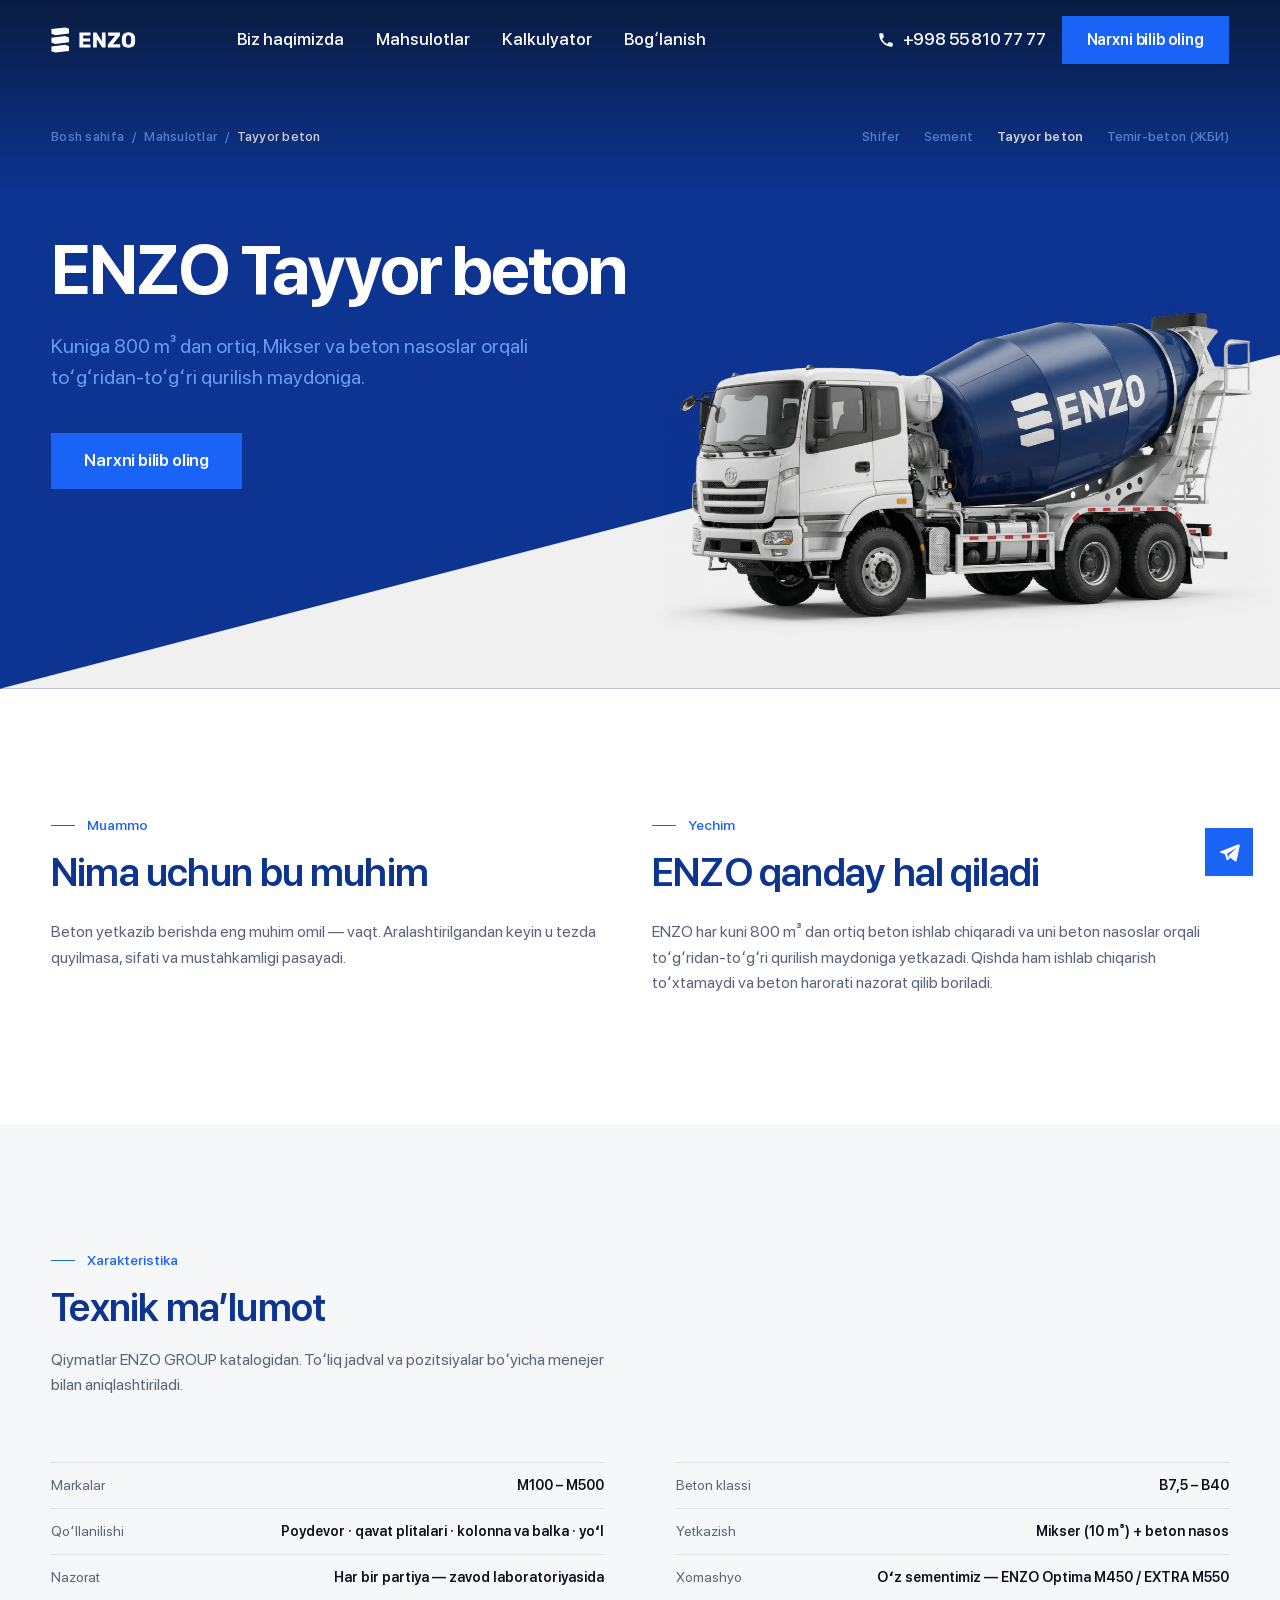
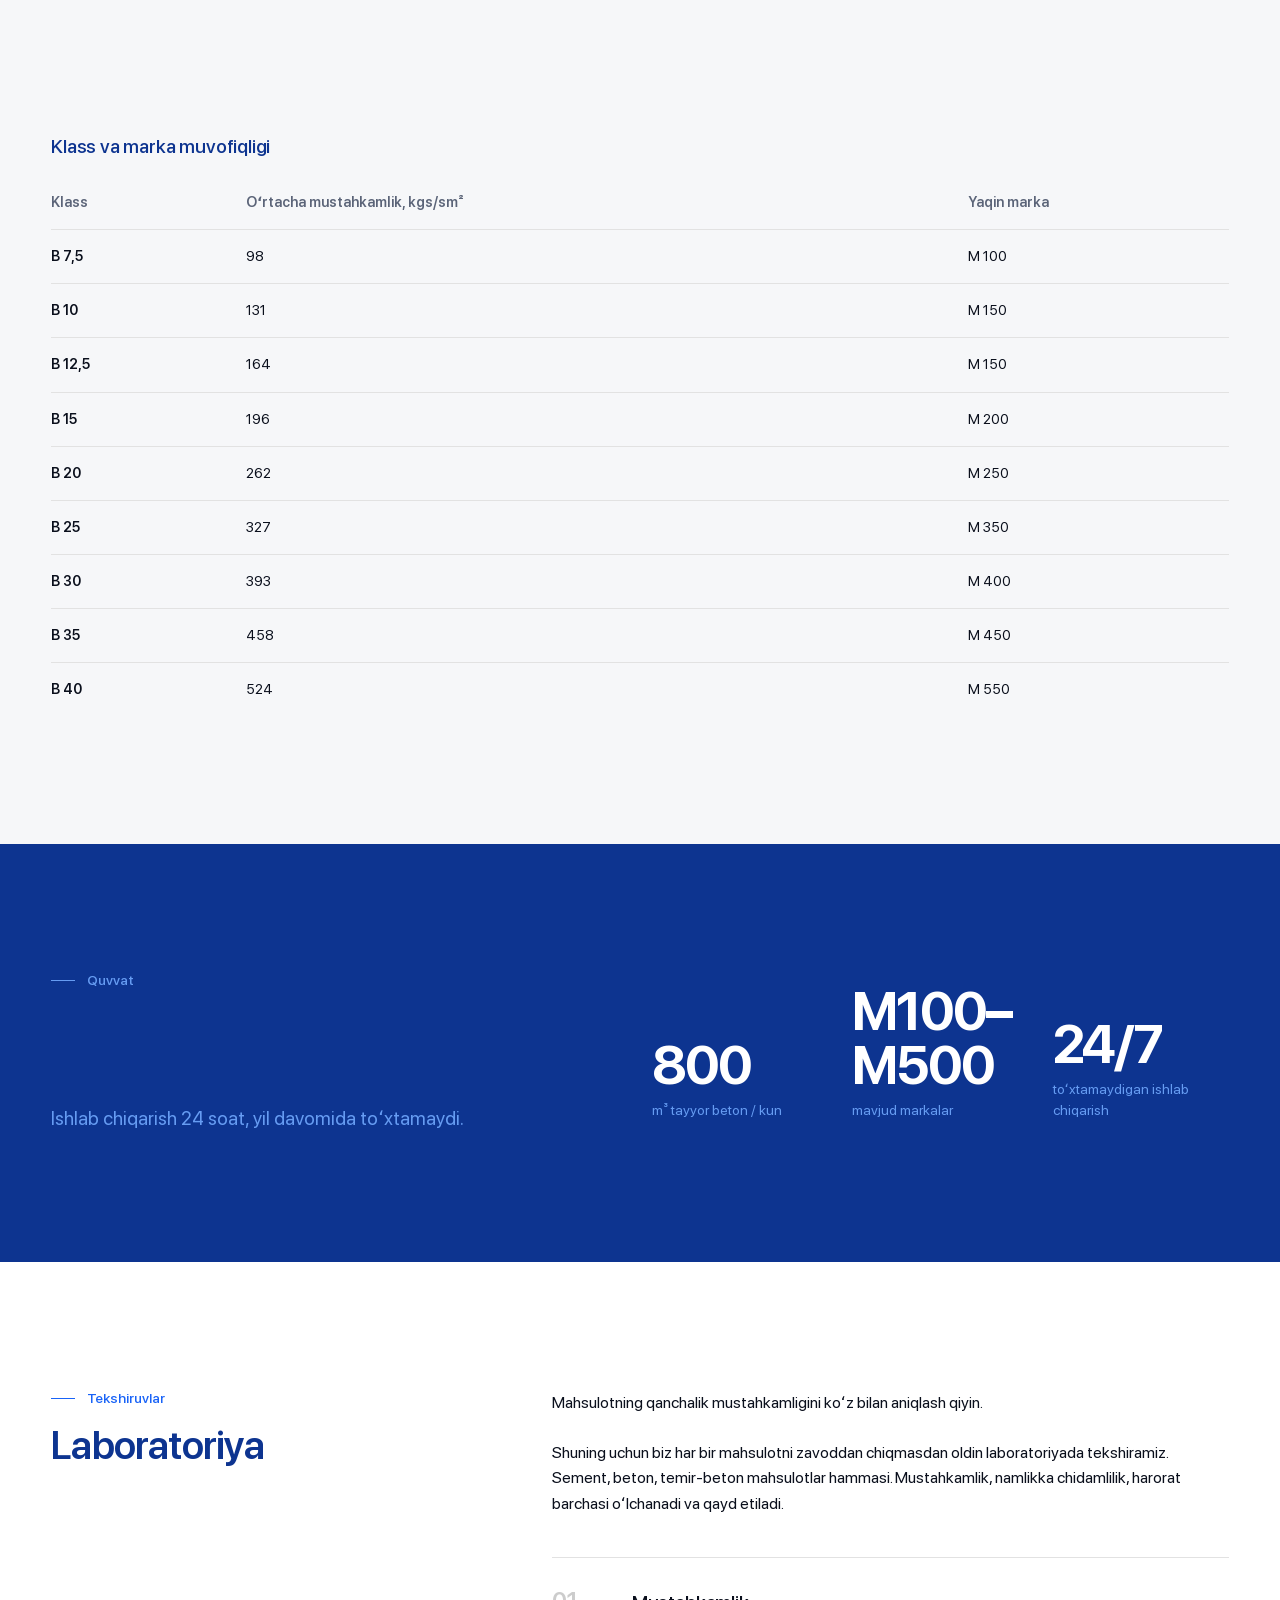
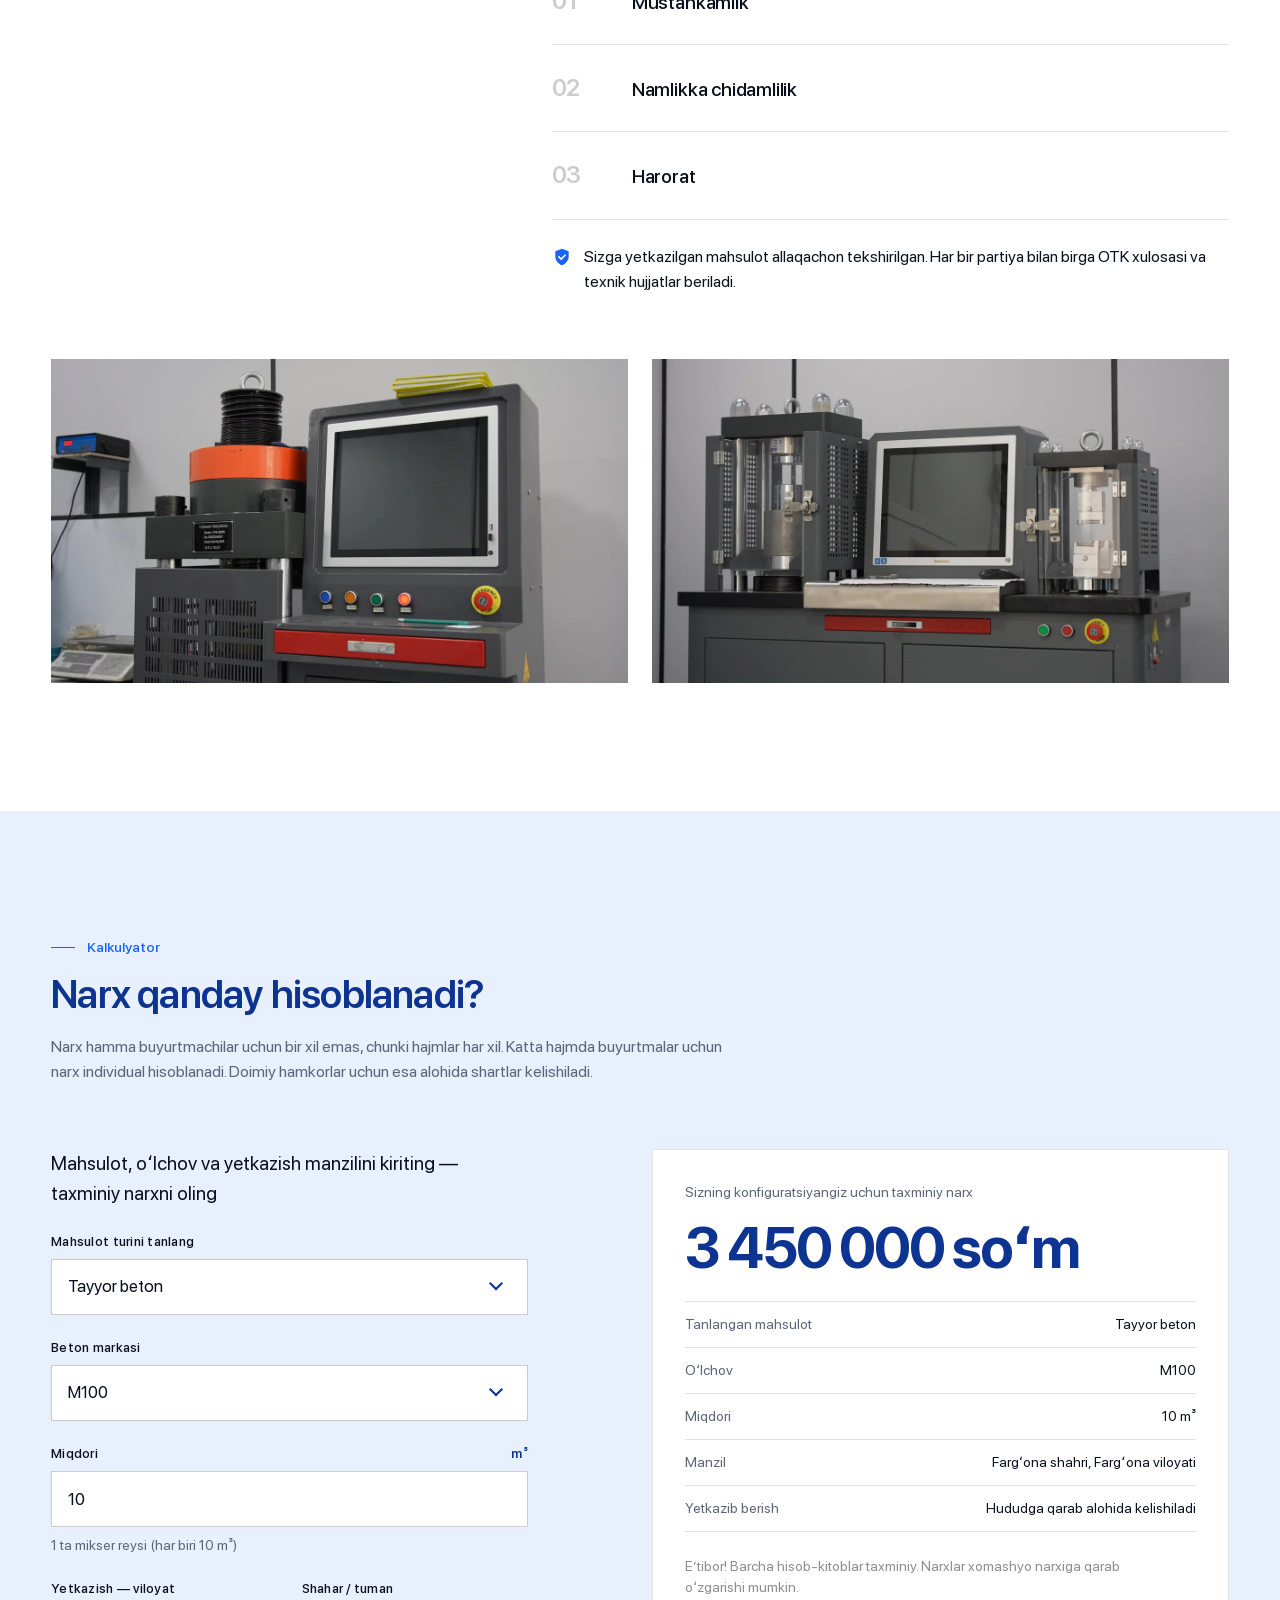
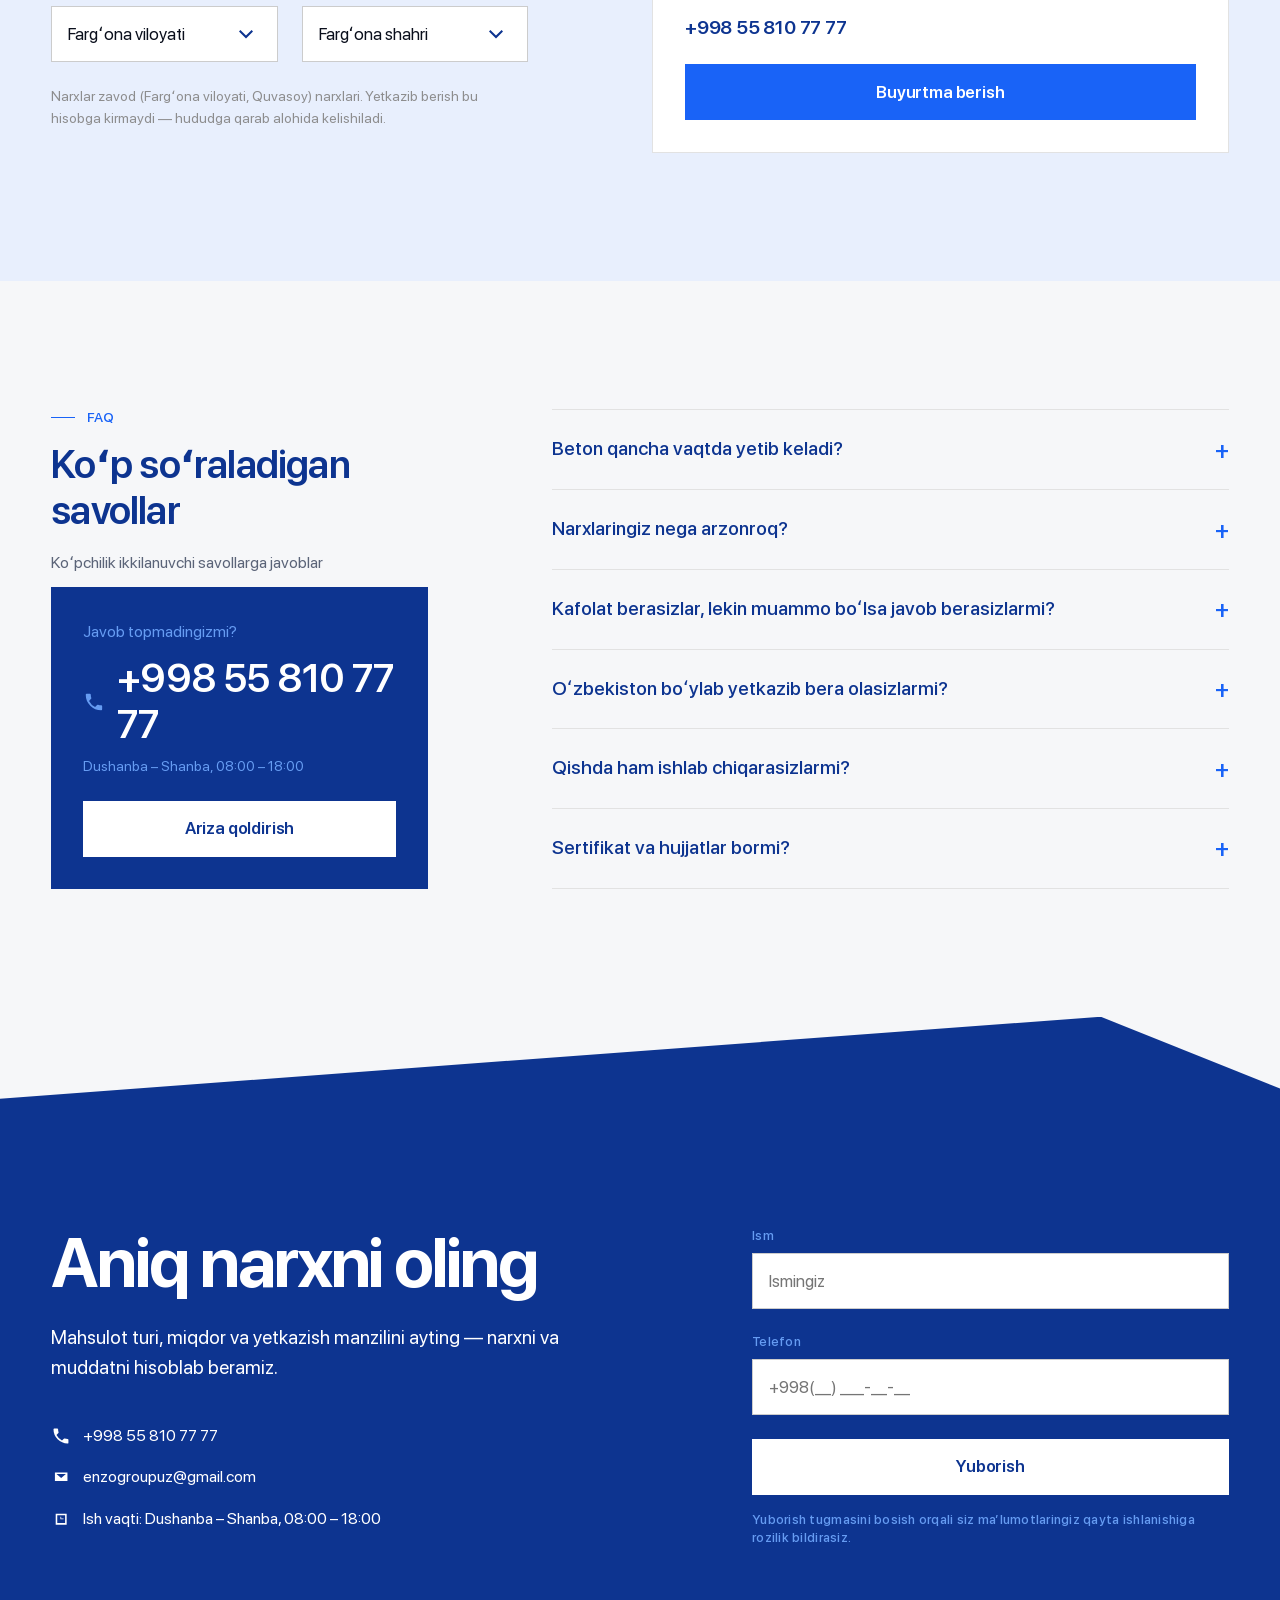
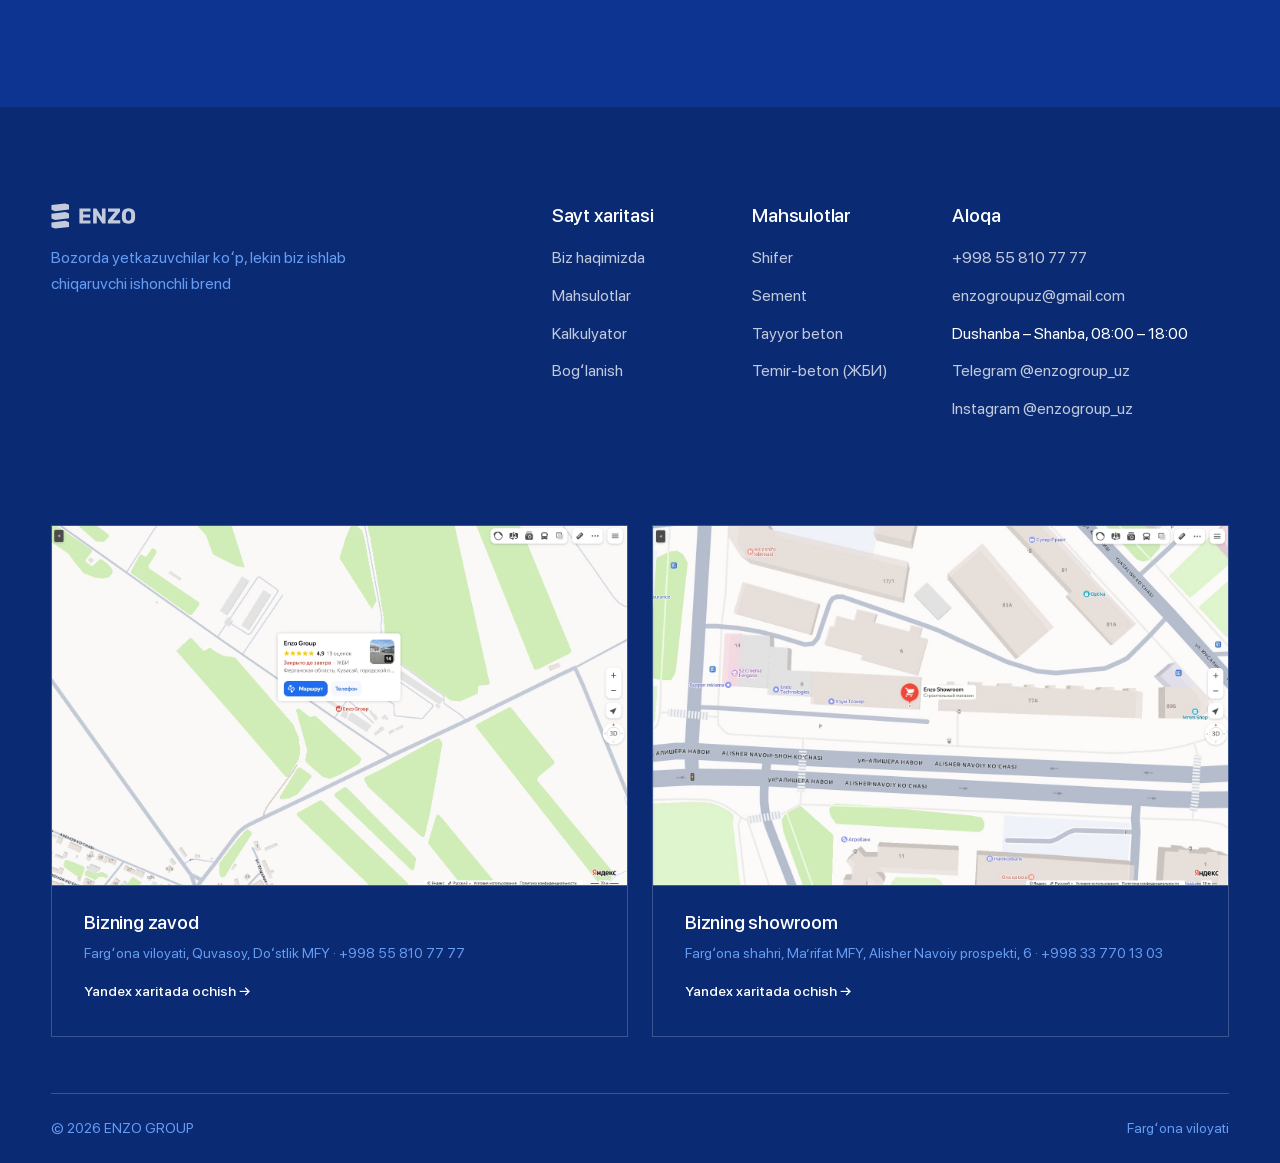
==== commit 4ed0cde6: "Xarita skrinshotlari qo'yildi Co-Authored-By: Claude Opus 5 <noreply@anthropic.com>" ====
--- a/beton/index.html
+++ b/beton/index.html
@@ -537,12 +537,11 @@
         </div>
 
         <div class="maps">
-          <a class="map" href="https://yandex.com/maps/-/CTs9EK8r" target="_blank" rel="noopener">
+          <a class="map" href="https://yandex.uz/maps/org/enzo_group/141290585207/?ll=71.925936%2C40.336639&amp;z=17" target="_blank" rel="noopener">
             <span class="ph map__shot">
               <img src="../assets/img/map-zavod.jpg" alt="Zavod joylashuvi xaritada — Quvasoy, Doʻstlik MFY"
-                   width="1200" height="700" loading="lazy" decoding="async"
+                   width="1497" height="943" loading="lazy" decoding="async"
                    onerror="this.remove()">
-              <span class="map__pin"><svg aria-hidden="true"><use href="#i-pin"/></svg></span>
             </span>
             <div class="map__body">
               <h3 class="t-h4 map__title">Bizning zavod</h3>
@@ -550,12 +549,11 @@
               <span class="t-small map__go">Yandex xaritada ochish</span>
             </div>
           </a>
-          <a class="map" href="https://yandex.com/maps/-/CTs9IU4F" target="_blank" rel="noopener">
+          <a class="map" href="https://yandex.uz/maps/?ll=71.794003%2C40.381390&amp;z=17&amp;pt=71.794003%2C40.381390%2Cpm2rdm" target="_blank" rel="noopener">
             <span class="ph map__shot">
               <img src="../assets/img/map-showroom.jpg" alt="Showroom joylashuvi xaritada — Fargʻona, A. Navoiy prospekti 6"
-                   width="1200" height="700" loading="lazy" decoding="async"
+                   width="1496" height="946" loading="lazy" decoding="async"
                    onerror="this.remove()">
-              <span class="map__pin"><svg aria-hidden="true"><use href="#i-pin"/></svg></span>
             </span>
             <div class="map__body">
               <h3 class="t-h4 map__title">Bizning showroom</h3>
--- a/css/style.css
+++ b/css/style.css
@@ -30,6 +30,10 @@
   --ink-60:#5B6478;
   --ink-40:#8D8D8E;
   --line:#E2E2E2;
+  /* Video play tugmasi. Brend palitrasidan tashqaridagi yagona rang —
+     ataylab: u brend emas, "bu yerda video bor" degan universal belgi. */
+  --play-red:#E62117;
+  --play-red-dark:#B81810;
   --line-2:#CCCCCC;
   --surface:#F6F7F9;
   --shot-bg:#F0F0F0;        /* mahsulot kadri foni — och kulrang */
@@ -1248,58 +1252,59 @@
 /* ✎ Ikkita vertikal video (2026-08-21). Uchta 16:9 to'ldirgich o'rniga
    mijozning haqiqiy 9:16 kadrlari. Ikki ustun setkaning yarmini egallaydi:
    vertikal kadr uch ustunda juda ingichka bo'lib qolardi. */
-.reels--2 { grid-template-columns:repeat(2, minmax(0,1fr)); max-width:680px; }
-@media (max-width:767px) { .reels--2 { grid-template-columns:1fr; max-width:none; } }
-
-/* ✎ Matnli otzivlar — videolar yonida (2026-08-21).
-   Katta ekranda bo'lim ikkiga bo'linadi: chapda ikki video (setkaning
-   5 ustuni), o'ngda oltita matn ikki ustunda. Kichik ekranda ikkalasi
-   ham to'liq kenglikka tushadi va ustma-ust joylashadi — vertikal video
-   yonida ingichka matn ustuni telefonda o'qib bo'lmas edi. */
-.tquotes {
-  grid-column:1 / -1; margin-top:var(--s-40);
-  display:grid; grid-template-columns:repeat(2, minmax(0,1fr)); gap:var(--gutter);
-  align-content:start;
-}
-@media (max-width:767px) { .tquotes { grid-template-columns:1fr; } }
-@media (min-width:1024px) {
-  .reels--2 { grid-column:1 / span 5; max-width:none; }
-  .tquotes  { grid-column:7 / -1; margin-top:var(--s-40); }
-}
-
-.tq {
-  background:var(--white); border:1px solid var(--line);
-  padding:var(--s-24);
-  display:flex; flex-direction:column;
-  transition:border-color 150ms var(--ease);
-}
-.tq:hover { border-color:var(--enzo-500); }
-.tq__text { color:var(--ink); text-wrap:pretty; }
-/* Ism bloki pastga qadaladi — matn uzunligi har xil bo'lsa ham
-   kartochkalardagi imzolar bir chiziqda turadi. */
-.tq__who  { margin-top:auto; padding-top:var(--s-16); }
-.tq__name { display:block; font-weight:600; color:var(--enzo-800); }
-.tq__role { display:block; margin-top:var(--s-4); color:var(--ink-60); }
-
+/* ✎ 2026-08-21 (kechqurun): kartochkalar setkaning butun kengligiga
+   yoyildi. Avval ular 680px bilan cheklangan edi va bo'limning o'ng
+   yarmi bo'sh qolardi. */
+.reels--2 { grid-template-columns:repeat(2, minmax(0,1fr)); max-width:none; }
+@media (max-width:767px) { .reels--2 { grid-template-columns:1fr; } }
+
+/* Kadr endi GORIZONTAL. Vertikal video o'rtada, to'liq ko'rinadi (hech
+   narsa kesilmaydi), yonlardagi bo'sh joyni esa o'sha videoning o'z
+   kadri to'ldiradi — kattalashtirilgan va blur qilingan holda.
+
+   Nima uchun rasm, video emas: fon uchun ikkinchi video qo'yilsa har
+   bir kartochka ikki marta yuklanardi (~22 MB → ~44 MB). Poster rasmi
+   bir xil kadrni beradi va deyarli hech narsa turmaydi. */
 .reel__poster {
   position:relative; display:block;
-  aspect-ratio:9/16; background:var(--enzo-800);
+  aspect-ratio:16/10; background:var(--enzo-800);
   overflow:hidden;
 }
+.reel__bg {
+  position:absolute; inset:0; width:100%; height:100%;
+  object-fit:cover; display:block;
+  /* Blur chekkalarda so'nib qolmasin uchun kadr biroz kattalashtiriladi */
+  transform:scale(1.15);
+  filter:blur(28px) saturate(1.15) brightness(.62);
+}
+.reel__frame {
+  position:relative; height:100%; aspect-ratio:9/16;
+  margin-inline:auto; overflow:hidden;
+}
 .reel__poster video { width:100%; height:100%; object-fit:cover; display:block; }
+/* Telefonda ikki kartochka ustma-ust tushadi va gorizontal kadr juda
+   past bo'lib qolardi (kenglik ~360px → balandlik ~225px, ichidagi
+   vertikal video ~126px). Mobilda kadr kvadratga yaqinlashadi. */
+@media (max-width:767px) { .reel__poster { aspect-ratio:4/3; } }
 .reel__poster.is-on .reel__play { display:none; }
 
-/* Play tugmasi — kvadrat, radius yo'q (DESIGN.md §6.1). Oq maydon to'q
-   kadrda ham, och kadrda ham ko'rinadi. */
+/* Play tugmasi — kvadrat, radius yo'q (DESIGN.md §6.1).
+   ✎ Rang oqdan QIZILGA o'zgardi (mijoz qarori, 2026-08-21): odamda
+   "qizil uchburchak = video" assotsiatsiyasi allaqachon o'rnashgan,
+   oq kvadrat esa bir zum o'ylatib qo'yadi. Shakl baribir kvadrat
+   qoladi — saytda hech qayerda radius yo'q. */
 .reel__play {
   position:absolute; left:50%; top:50%; transform:translate(-50%,-50%);
   width:56px; height:56px;
   display:flex; align-items:center; justify-content:center;
-  background:var(--white); color:var(--enzo-800);
-  transition:background 150ms var(--ease), color 150ms var(--ease);
+  background:var(--play-red); color:var(--white);
+  transition:background 150ms var(--ease), transform 150ms var(--ease);
 }
 .reel__play svg { width:20px; height:20px; margin-left:2px; }
-.reel__poster:hover .reel__play { background:var(--enzo-800); color:var(--white); }
+.reel__poster:hover .reel__play {
+  background:var(--play-red-dark);
+  transform:translate(-50%,-50%) scale(1.06);
+}
 
 .reel__quote { margin-top:var(--s-16); color:var(--ink); text-wrap:pretty; }
 .reel__name  { margin-top:var(--s-12); }
@@ -1631,7 +1636,9 @@
    qo'shmaydi. Rasm hali qo'yilmagan bo'lsa kartochka baribir butun
    qoladi (.ph fon rangi ko'rinadi). */
 .map__shot {
-  position:relative; display:block; aspect-ratio:12 / 7; overflow:hidden;
+  /* 16:10 — skrinshotning o'z nisbati (1497×943) shunga eng yaqin,
+     ya'ni rasm deyarli kesilmaydi. */
+  position:relative; display:block; aspect-ratio:16 / 10; overflow:hidden;
   background:rgba(255,255,255,.06);
   border-bottom:1px solid rgba(255,255,255,.2);
 }
@@ -1639,14 +1646,8 @@
   filter:saturate(.9) contrast(1.02); transition:transform 400ms var(--ease); }
 .map:hover .map__shot img { transform:scale(1.03); }
 .map__body { padding:var(--s-24) var(--s-32) var(--s-32); }
-.map__pin {
-  position:absolute; left:50%; top:50%; transform:translate(-50%,-100%);
-  display:flex; align-items:center; justify-content:center;
-  width:44px; height:44px;
-  background:var(--enzo-500); color:var(--white);
-  box-shadow:0 6px 20px rgba(0,0,0,.35);
-}
-.map__pin svg { width:22px; height:22px; }
+/* Pin CSS bilan chizilmaydi: skrinshotning o'zida Yandex belgisi bor,
+   ustiga ikkinchisini qo'ysak joy ikki marta belgilangandek ko'rinardi. */
 .map__title { margin-top:0; color:var(--white); }
 .map__addr  { display:block; margin-top:var(--s-8); color:var(--enzo-300); }
 .map__go {
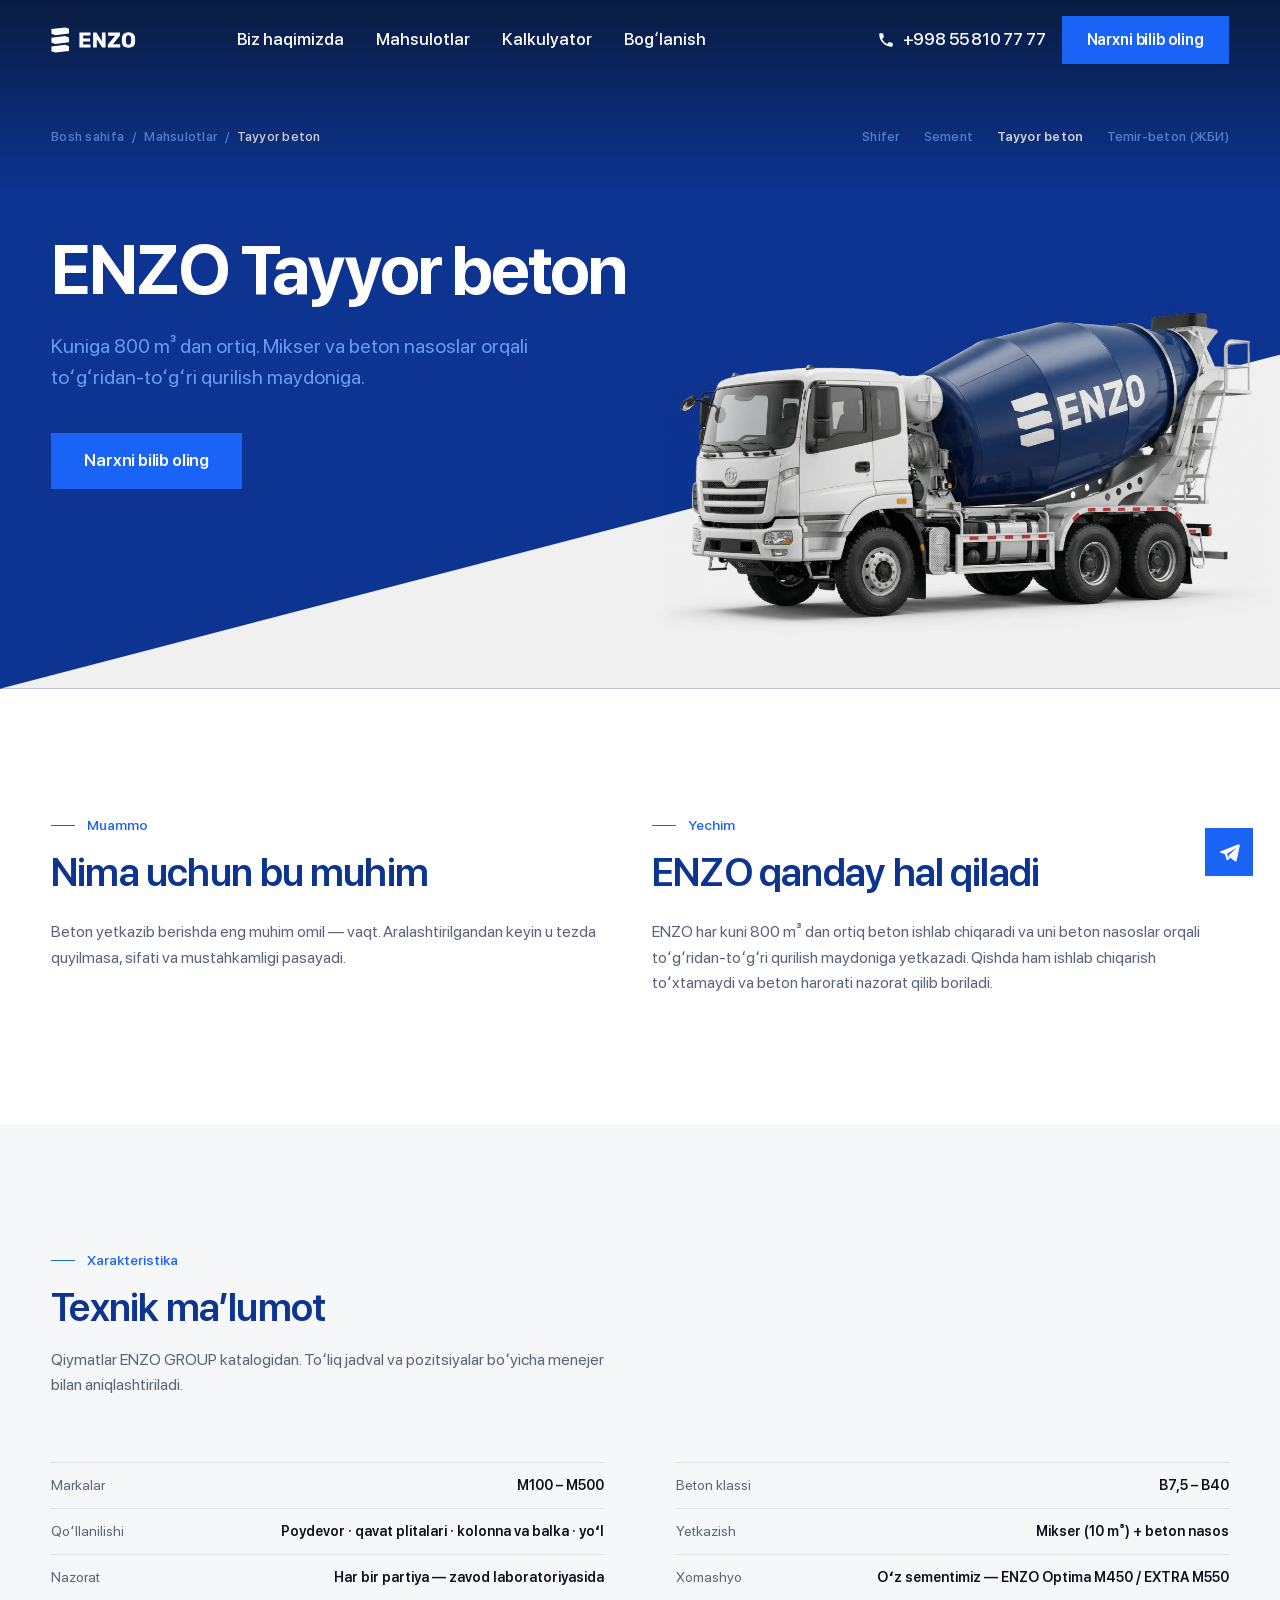
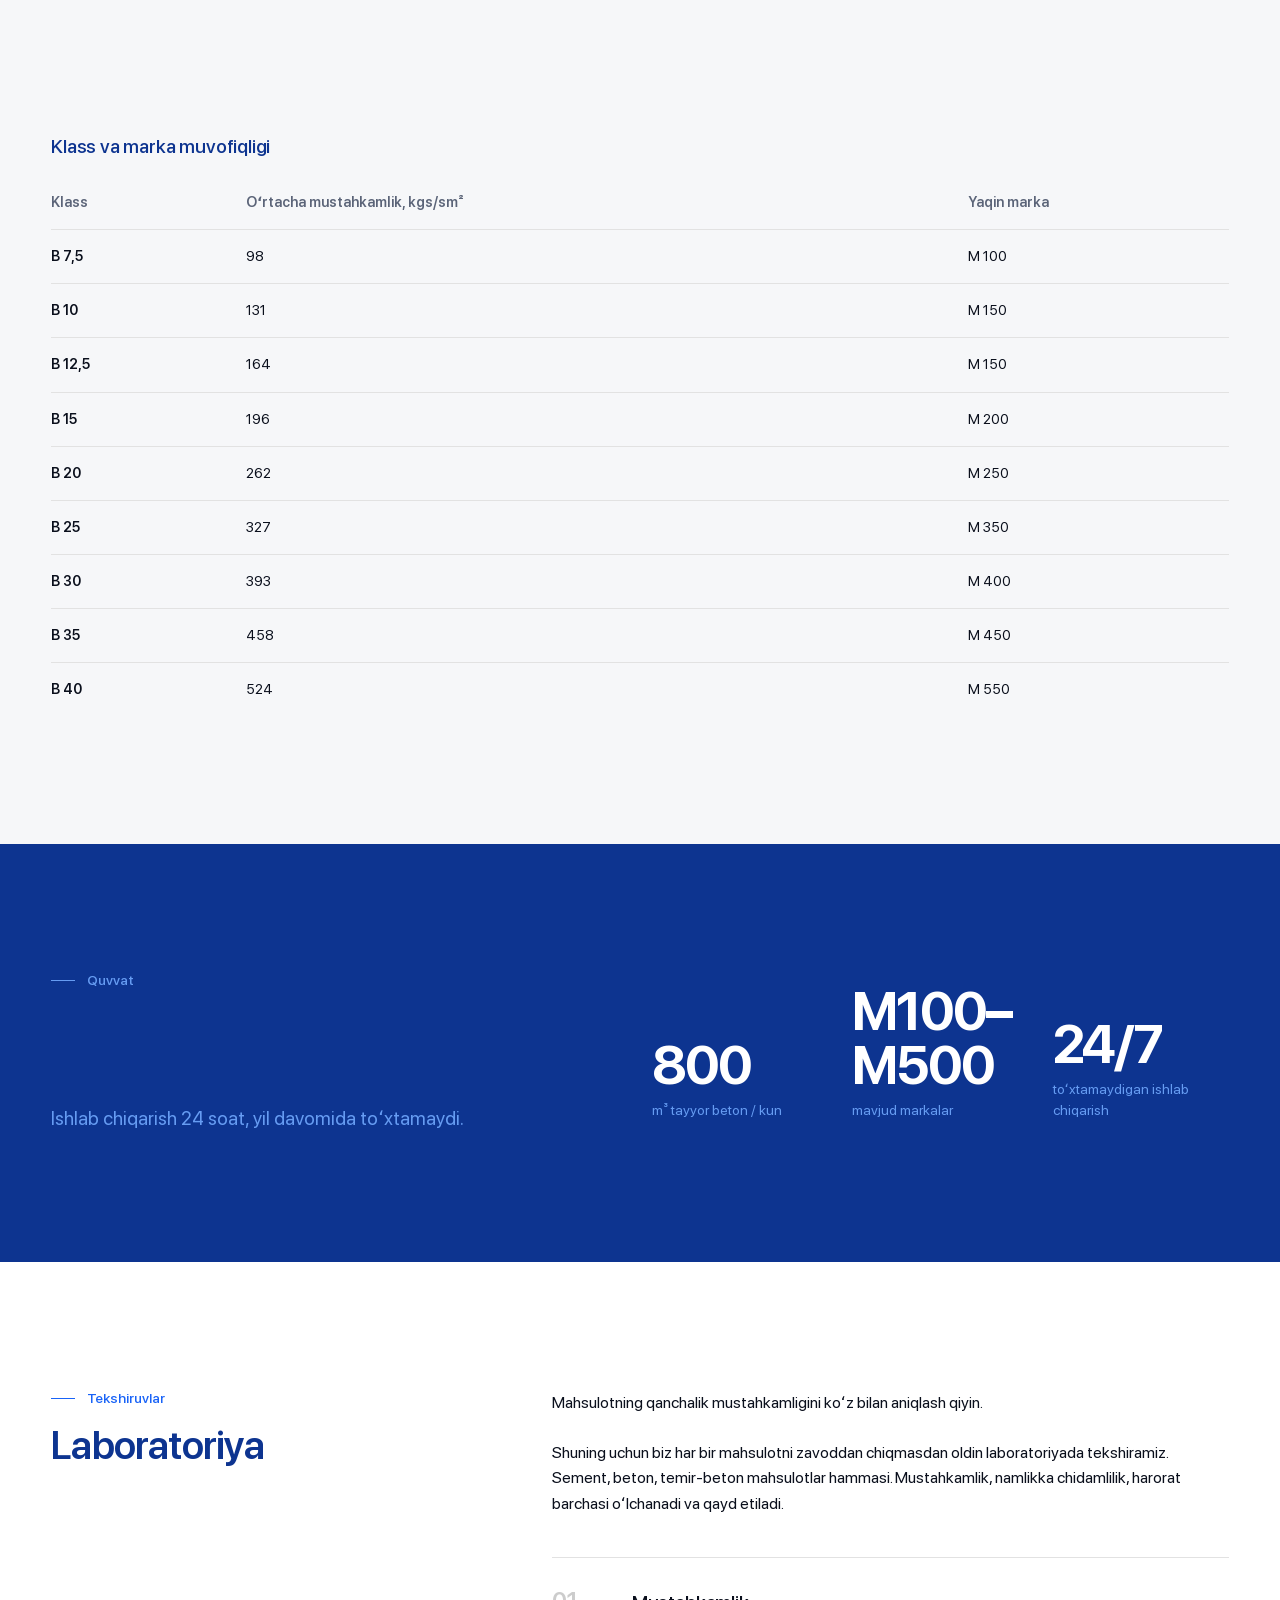
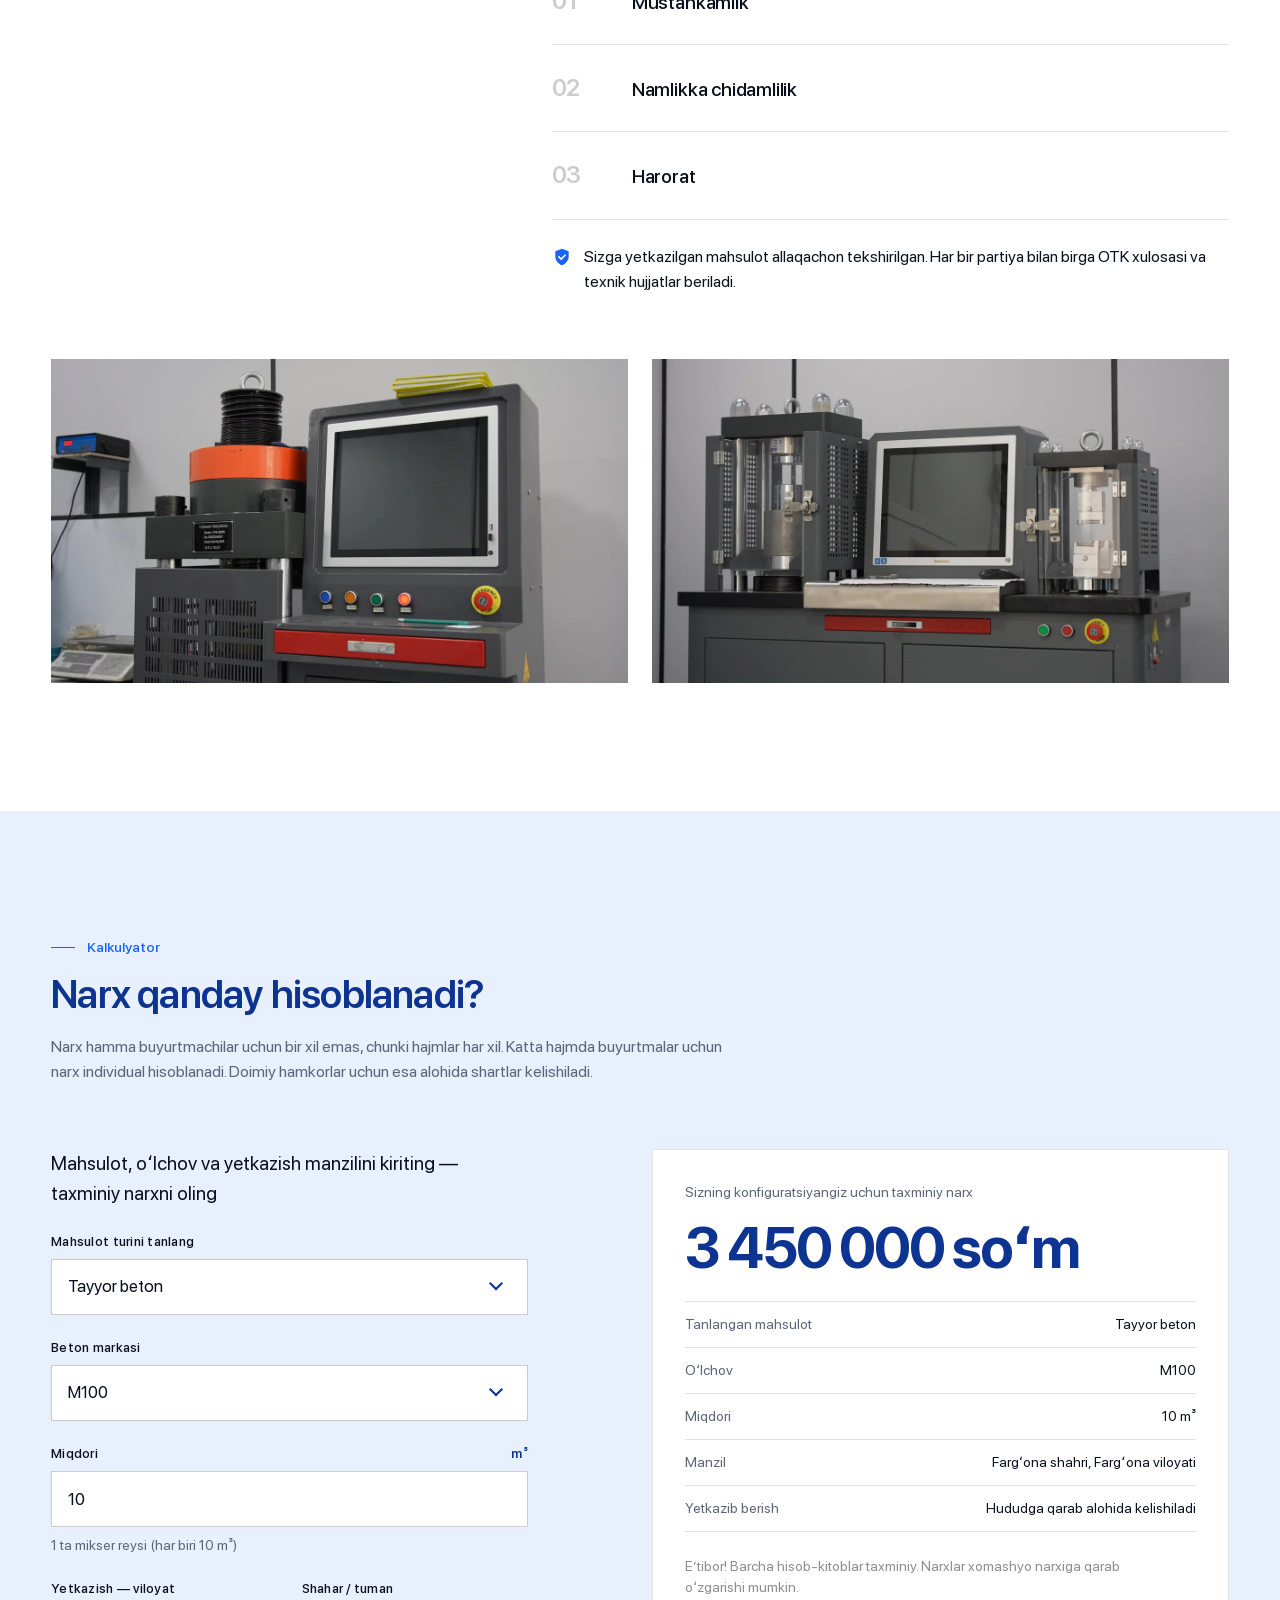
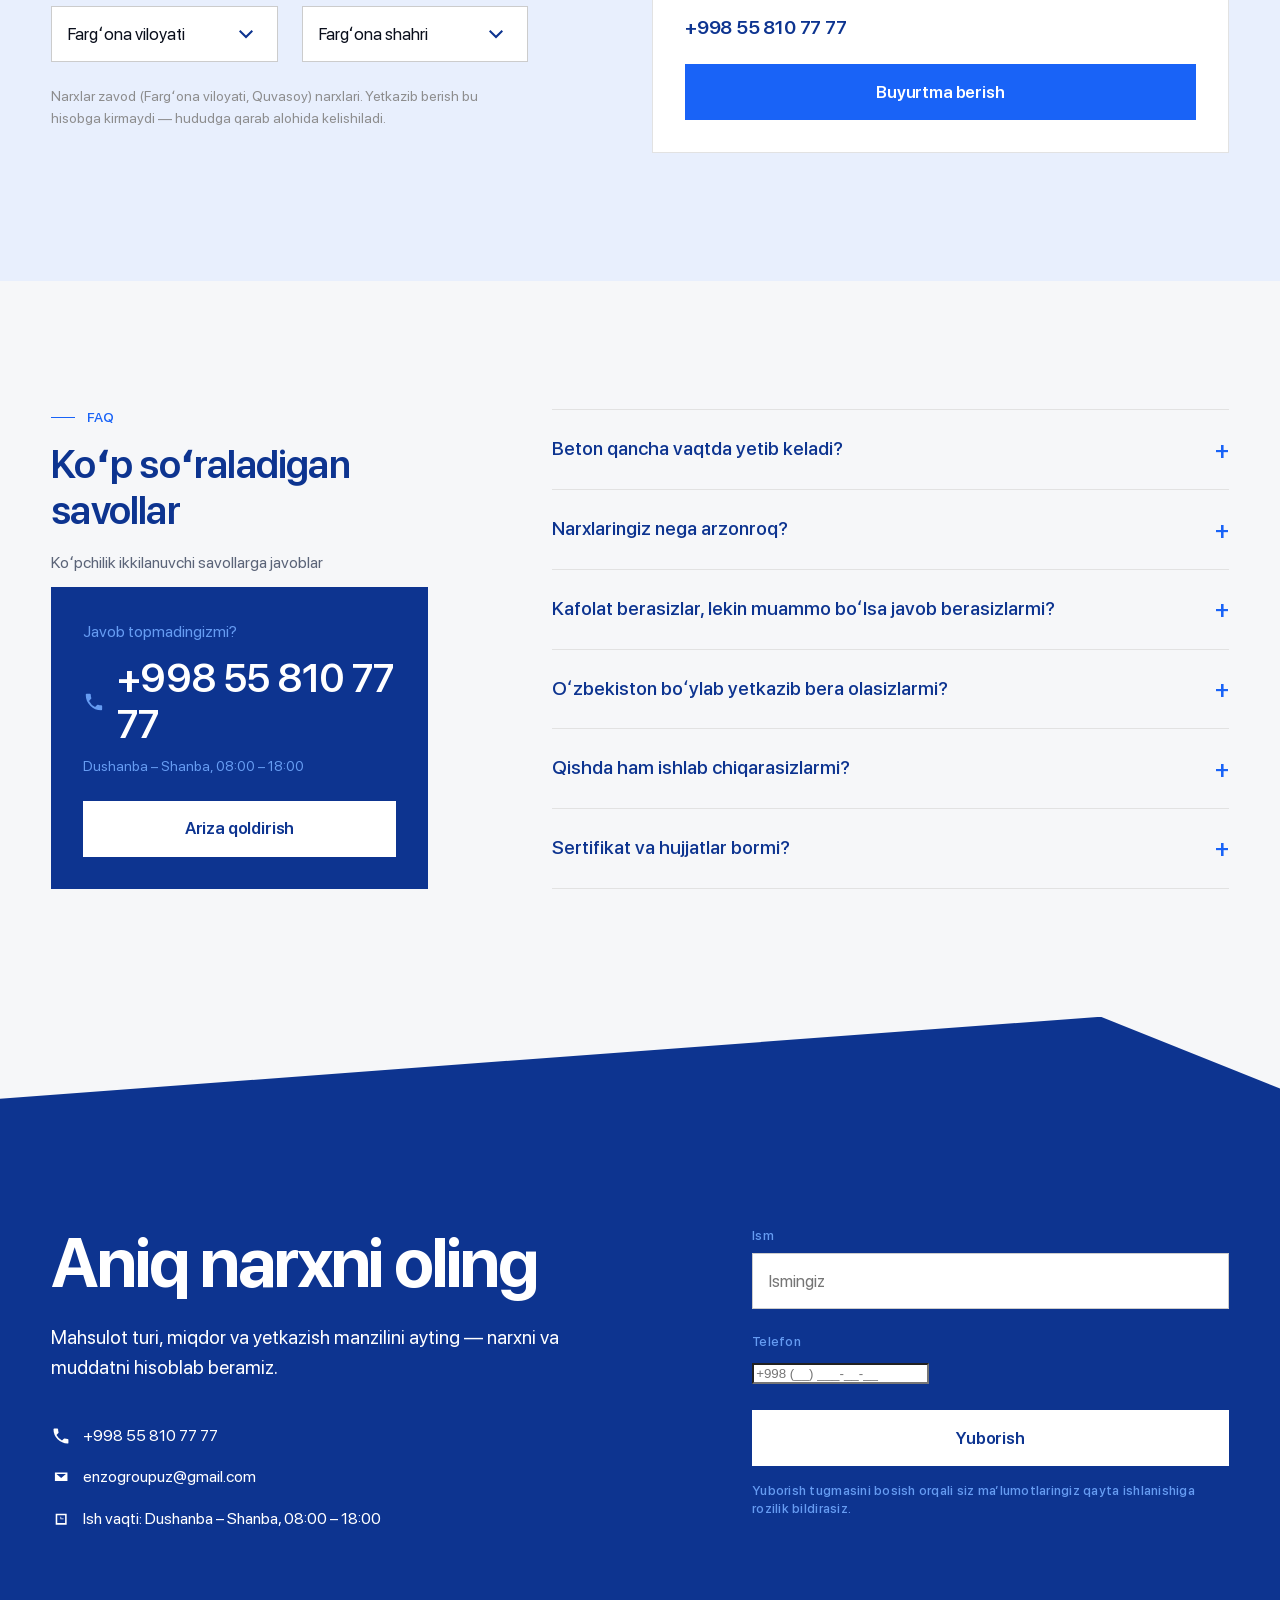
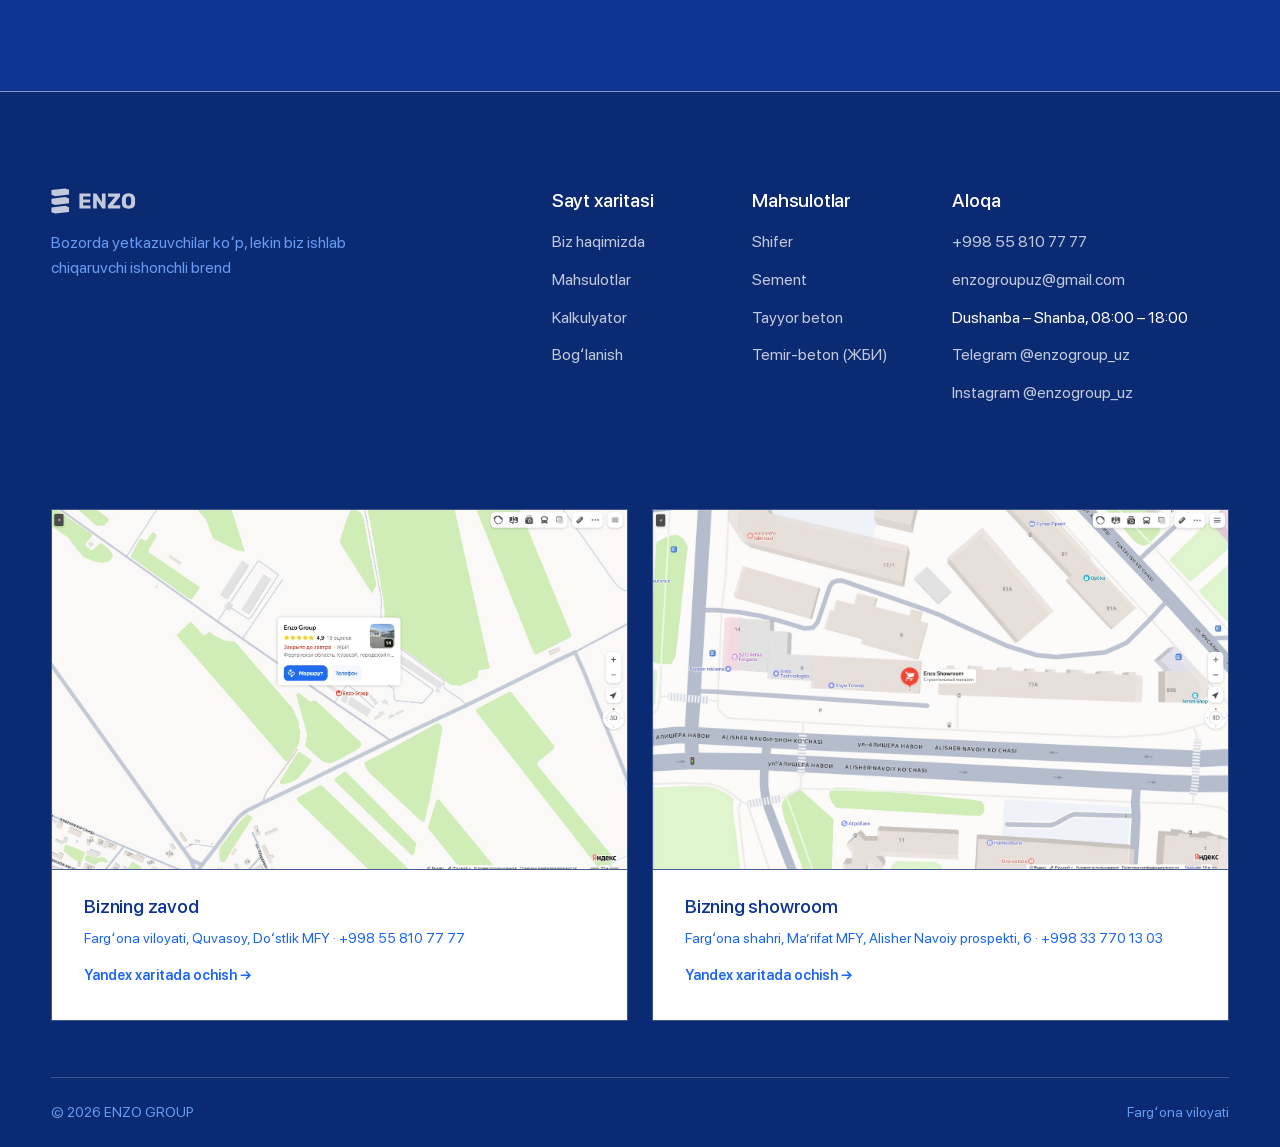
==== commit 07527e2e: "Reklama trafigiga tayyorgarlik: forma, UTM, hodisalar Co-Authored-By: Claude Opus 5 <noreply@anthrop" ====
--- a/beton/index.html
+++ b/beton/index.html
@@ -23,6 +23,11 @@
     if (sessionStorage.getItem('enzo-intro')) return;
     if (matchMedia('(prefers-reduced-motion: reduce)').matches) return;
     if (location.hash) return;
+    /* ✎ Reklamadan kelgan odam pardani ko'rmaydi (2026-08-22). Havolada
+       utm_ bo'lsa — bu bosilgan reklama; unga to'langan 2,4 soniyani
+       logotip animatsiyasiga sarflash to'g'ri emas, u nima va'da
+       qilinganini darrov ko'rishi kerak. */
+    if (location.search.indexOf('utm_') > -1) return;
     sessionStorage.setItem('enzo-intro', '1');
     var root = document.documentElement;
     root.classList.add('has-intro');
@@ -477,17 +482,45 @@
           </ul>
         </div>
 
-        <form class="form__box reveal">
+        <!-- ✎ Forma qayta qurildi (2026-08-22). Sabab: reklama trafigi
+             saytdagi shu formaga tushadi (Instagram → sayt), demak forma
+             haqiqatan ishlashi va qayerdan kelgani bilinishi kerak.
+
+             data-endpoint — arizani qabul qiladigan manzil. HOZIRCHA
+             BO'SH: amoCRM ulanishi mijozdan kutilyapti. Bo'sh bo'lganda
+             forma o'zini «yuborildi» deb ko'rsatmaydi (bu yolg'on bo'lardi)
+             — buning o'rniga telefon va Telegram taklif qilinadi.
+             Manzil qo'yilishi bilan hech narsa o'zgartirmasdan ishlaydi.
+
+             Yashirin maydonlar — reklama manbasi. Ular URL'dagi utm_*
+             dan to'ldiriladi va odam boshqa sahifaga o'tsa ham saqlanadi
+             (js/main.js §18). -->
+        <form class="form__box reveal" id="leadForm" data-endpoint="" novalidate>
           <div class="field">
             <label class="t-caption" for="f-name">Ism</label>
-            <input type="text" id="f-name" placeholder="Ismingiz" required>
+            <input type="text" id="f-name" name="name" placeholder="Ismingiz"
+                   autocomplete="name" required>
           </div>
           <div class="field">
             <label class="t-caption" for="f-tel">Telefon</label>
-            <input type="text" id="f-tel" placeholder="+998(__) ___-__-__" required>
-          </div>
+            <input type="tel" id="f-tel" name="phone" placeholder="+998 (__) ___-__-__"
+                   autocomplete="tel" inputmode="tel" required>
+          </div>
+
+          <input type="hidden" name="utm_source"   value="">
+          <input type="hidden" name="utm_medium"   value="">
+          <input type="hidden" name="utm_campaign" value="">
+          <input type="hidden" name="utm_content"  value="">
+          <input type="hidden" name="utm_term"     value="">
+          <input type="hidden" name="referrer"     value="">
+          <input type="hidden" name="page"         value="">
+          <!-- Bot tuzog'i: odam ko'rmaydi, avtomat to'ldiradi -->
+          <input type="text" name="company" tabindex="-1" autocomplete="off"
+                 aria-hidden="true" class="form__trap">
+
           <button class="btn btn--on-dark" type="submit">Yuborish</button>
           <p class="t-caption form__legal">Yuborish tugmasini bosish orqali siz maʼlumotlaringiz qayta ishlanishiga rozilik bildirasiz.</p>
+          <p class="t-small form__status" id="formStatus" role="status" aria-live="polite"></p>
         </form>
 
       </div>
--- a/css/style.css
+++ b/css/style.css
@@ -1307,7 +1307,9 @@
 }
 
 .reel__quote { margin-top:var(--s-16); color:var(--ink); text-wrap:pretty; }
-.reel__name  { margin-top:var(--s-12); }
+/* Iqtibos matni olib tashlangach ism to'g'ridan-to'g'ri kadr ostida
+   turadi — oraliq biroz kattaroq. */
+.reel__name  { margin-top:var(--s-16); }
 .reel__role  { margin-top:var(--s-4); color:var(--ink-60); }
 
 /* --- §5.13 · Kalkulyator ------------------------------------------------ */
@@ -1368,27 +1370,20 @@
 }
 
 /* --- §5.14 · Ish jarayoni ---------------------------------------------- */
-/* ✎ Ekranga qadalgan sahna + to'lib boruvchi chiziq (2026-08-21).
-
-   Muammo: chiziq oddiy oqimda to'lardi, ya'ni tez scroll qilinganda bo'lim
-   ko'zdan o'tib ketguncha animatsiya oxiriga yetmasdi.
-
-   Yechim: `position:sticky`. Sahna ekranda turadi, sahifa esa uning
-   ostidagi bo'sh yo'l bo'ylab siljiydi — o'sha siljish chiziqni to'ldiradi.
-   To'rtinchi qadam yongandan keyin sahna joyidan qo'zg'aladi.
-
-   ⚠️ Scroll HECH QACHON to'sib qo'yilmaydi. Sticky — brauzerning o'z
-   mexanizmi, kompozitorda ishlaydi: foydalanuvchi xohlagan payt tepaga
-   qaytadi yoki tezroq o'tib ketadi. JS bu yerda faqat `--p` sonini
-   yangilaydi, scroll'ga umuman tegmaydi.
-
-   Yo'l uzunligi 260svh: sahna 100svh, demak to'lish uchun 160svh siljish
-   qoladi — 900px ekranda ~1440px, ya'ni odatdagi ikki-uch aylanish. */
-
+/* To'lib boruvchi chiziq: qadamlar bo'ylab o'tgan chiziq o'quvchi bilan
+   birga oldinga siljiydi, yetib borgan qadam yonadi.
+
+   Katta ekranda bo'lim ekranga qadaladi (sticky) va shu turgan payt
+   chiziq to'ladi; to'lib bo'lgach sahna joyidan qo'zg'aladi. Yo'l
+   uzunligi — 160svh (pastdagi izohga qarang).
+
+   ⚠️ Scroll hech qachon to'sib qo'yilmaydi. JS faqat `--p` sonini
+   yangilaydi, scroll'ga umuman tegmaydi. */
+
+/* Bo'lim tashqi paddingi nolga tenglangan — ichki oraliqni .pin__stage
+   beradi (bo'lim bir vaqtlar qadalgan sahna edi, o'sha tuzilma qoldi). */
 .process-sec { padding-block:0; }
 
-/* Mobil: qadash yo'q. Kichik ekranda sahna baribir sig'maydi va sticky
-   faqat bo'limni cho'zib yuborardi. U yerda oddiy oqim qoladi. */
 .pin { position:relative; }
 .pin__stage { padding-block:var(--s-72); }
 
@@ -1430,6 +1425,15 @@
 .pstep__text { margin-top:var(--s-12); color:var(--ink-60); }
 
 @media (min-width:1024px) {
+  /* Yo'l uzunligi 260svh: sahna 100svh, demak to'lishga 160svh siljish
+     qoladi — 900px ekranda ~1440px. Aynan shu masofa animatsiya tezligini
+     belgilaydi.
+
+     ✎ Tarix (2026-08-22): yo'l avval 160svh ga qisqartirilgan, keyin
+     qadash butunlay olib tashlangan, so'ng yana qaytarilgan edi. Mijoz
+     dastlabki tezlikni tanladi — 260svh o'z holida qoldi. Muammo yo'l
+     uzunligida emas edi: u chiziq to'lgandan KEYIN ham joyida qolardi.
+     Yechim pastda — «is-done» klassi. */
   .pin { height:260svh; }
   .pin__stage {
     position:sticky; top:var(--header-h);
@@ -1437,6 +1441,21 @@
     display:flex; align-items:center;
     padding-block:0;
   }
+
+  /* ✎ Yo'l BIR MARTA ishlatiladi (2026-08-22). Chiziq to'lgach JS shu
+     klassni qo'yadi: qadash tugaydi va bo'lim oddiy blokka aylanadi.
+     Sababi — ikkinchi marta o'sha yerdan o'tganda (ayniqsa yuqoriga
+     qaytganda) ekranda hech narsa o'zgarmaydigan yarim ekranlik masofa
+     paydo bo'lardi: sahifa siljiydi, ko'rinish qotib turadi.
+
+     Sahifa balandligi shu payt qisqaradi, JS esa scroll'ni aynan shuncha
+     suradi — ko'z uchun hech narsa qimirlamaydi (js/main.js §16). */
+  .pin.is-done { height:auto; }
+  /* Sahna o'lchamiga TEGILMAYDI — faqat qadash bekor qilinadi. Balandlik
+     yoki padding o'zgarsa, yig'ishtirish paytidagi scroll hisobi ham
+     buzilar edi: JS aynan yo'l uzunligicha suradi, boshqa hech narsa
+     o'zgarmasligi kerak. */
+  .pin.is-done .pin__stage { position:static; }
 
   /* ✎ Ustunlar orasidagi vertikal ajratuvchilar olib tashlandi (2026-08-21):
      ularning o'rnini gorizontal chiziq egalladi — ikkalasi birga bo'lsa
@@ -1645,16 +1664,22 @@
 .map__shot img { width:100%; height:100%; object-fit:cover; display:block;
   filter:saturate(.9) contrast(1.02); transition:transform 400ms var(--ease); }
 .map:hover .map__shot img { transform:scale(1.03); }
-.map__body { padding:var(--s-24) var(--s-32) var(--s-32); }
+/* ✎ Matn qismi oq fonda (mijoz qarori, 2026-08-21). To'q ko'k footer
+   ichida kartochka endi ikki qavat: tepada xarita, pastida oq maydon —
+   xuddi qog'oz kartochka kabi ajralib turadi. */
+.map__body {
+  background:var(--white); color:var(--enzo-800);
+  padding:var(--s-24) var(--s-32) var(--s-32);
+}
 /* Pin CSS bilan chizilmaydi: skrinshotning o'zida Yandex belgisi bor,
    ustiga ikkinchisini qo'ysak joy ikki marta belgilangandek ko'rinardi. */
-.map__title { margin-top:0; color:var(--white); }
-.map__addr  { display:block; margin-top:var(--s-8); color:var(--enzo-300); }
+.map__title { margin-top:0; color:var(--enzo-800); }
+.map__addr  { display:block; margin-top:var(--s-8); color:var(--enzo-500); }
 .map__go {
-  display:inline-block; margin-top:var(--s-16); color:var(--white); font-weight:500;
+  display:inline-block; margin-top:var(--s-16); color:var(--enzo-500); font-weight:600;
 }
 .map__go::after { content:' →'; }
-.map:hover .map__go { color:var(--enzo-300); }
+.map:hover .map__go { color:var(--enzo-800); }
 @media (min-width:768px) { .maps { grid-template-columns:1fr 1fr; } }
 
 .f-bottom {
@@ -1930,25 +1955,108 @@
 }
 .vwrap__v { width:100%; height:100%; object-fit:cover; display:block; background:var(--enzo-800); }
 
-/* Ovoz tugmasi. Video ovozsiz boshlanadi (brauzer qoidasi), shuning uchun
-   yoqish yo'li ko'rinib turishi kerak — YouTube'ning o'z tugmasi kichkina
-   va pleyer paneli yashiringanda umuman ko'rinmaydi.
-   Kvadrat, radius yo'q (DESIGN.md §6.1). */
-.vsound {
-  position:absolute; z-index:2; left:var(--s-16); bottom:var(--s-16);
-  display:inline-flex; align-items:center; gap:var(--s-8);
-  height:44px; padding:0 var(--s-16);
+/* ✎ O'z pleyer paneli (2026-08-22). Avval bu yerda faqat «Ovozni yoqish»
+   tugmasi turardi — mijoz to'liq boshqaruv so'radi: ijro/pauza, ovoz
+   darajasi, vaqt, o'tish chizig'i va to'liq ekran.
+
+   Joylashuv YouTube'nikiga o'xshash (chapda ijro va ovoz, o'ngda to'liq
+   ekran) — bu odat bo'lib ketgan va o'rgatish talab qilmaydi. Ko'rinish
+   esa saytniki: kvadrat, radius yo'q (DESIGN.md §6.1), rang brenddan. */
+.vctl {
+  position:absolute; z-index:2; left:0; right:0; bottom:0;
+  padding:var(--s-24) var(--s-16) var(--s-12);
+  color:var(--white);
+  /* Pastdan yuqoriga so'nuvchi qorayish — panel har qanday kadr ustida
+     o'qiladi, kadrni esa deyarli yopmaydi. */
+  background:linear-gradient(to top, rgba(6,10,20,.85) 0%, rgba(6,10,20,.55) 45%, transparent 100%);
+  opacity:0; transform:translateY(8px);
+  transition:opacity 200ms var(--ease), transform 200ms var(--ease);
+}
+/* Panel kursor kadr ustida bo'lganda, video to'xtaganda yoki biror tugma
+   fokusda bo'lganda ko'rinadi — klaviatura bilan ham yetib bo'ladi. */
+.vwrap:hover .vctl, .vwrap.is-paused .vctl, .vctl:focus-within { opacity:1; transform:none; }
+.vwrap.is-paused .vctl { opacity:1; }
+
+.vctl__bar { padding-inline:var(--s-8); }
+.vctl__row {
+  display:flex; align-items:center; gap:var(--s-8);
+  margin-top:var(--s-4);
+}
+.vctl__btn {
+  flex:0 0 auto; width:40px; height:40px;
+  display:flex; align-items:center; justify-content:center;
   border:0; cursor:pointer;
-  background:rgba(10,15,28,.72); color:var(--white);
-  font-family:inherit; font-size:15px; font-weight:500;
-  backdrop-filter:blur(6px);
-  transition:background 160ms var(--ease);
-}
-.vsound:hover { background:var(--enzo-500); }
-.vsound svg { width:20px; height:20px; }
-@media (min-width:768px) { .vsound { left:var(--s-24); bottom:var(--s-24); } }
+  background:transparent; color:var(--white);
+  transition:background 140ms var(--ease);
+}
+.vctl__btn:hover { background:rgba(255,255,255,.16); }
+.vctl__btn svg { width:20px; height:20px; }
+.vctl__btn--end { margin-left:auto; }
+
+.vctl__vol { display:flex; align-items:center; gap:var(--s-8); }
+/* Ovoz slayderi tor ekranda joy egallamasin — u yerda tugmaning o'zi
+   (ovozni yoqish/o'chirish) yetarli. */
+.vctl__range { width:0; opacity:0; transition:width 180ms var(--ease), opacity 180ms var(--ease); }
+.vctl__vol:hover .vctl__range, .vctl__range:focus { width:84px; opacity:1; }
+
+/* Slayderlar — brauzer ko'rinishisiz, ikkalasi bir xil uslubda */
+.vctl input[type="range"] {
+  -webkit-appearance:none; appearance:none;
+  height:4px; background:rgba(255,255,255,.3); cursor:pointer;
+}
+.vctl__seek { width:100%; display:block; }
+.vctl input[type="range"]::-webkit-slider-thumb {
+  -webkit-appearance:none; appearance:none;
+  width:12px; height:12px; background:var(--play-red); border:0;
+}
+.vctl input[type="range"]::-moz-range-thumb {
+  width:12px; height:12px; background:var(--play-red); border:0; border-radius:0;
+}
+/* O'tilgan qism qizil: fon gradient bilan chiziladi (JS foizni yozadi) */
+.vctl__seek {
+  background:linear-gradient(to right,
+    var(--play-red) 0 var(--seek, 0%), rgba(255,255,255,.3) var(--seek, 0%) 100%);
+}
+
+.vctl__time { font-size:14px; font-variant-numeric:tabular-nums; opacity:.9; }
+
+/* To'liq ekranda kadr butun oynani egallaydi: 16:9 cheklovi olib
+   tashlanadi, aks holda video kichik quti bo'lib qolardi. */
+.vwrap:fullscreen { max-width:none; width:100vw; height:100vh; aspect-ratio:auto; }
+.vwrap:fullscreen .vwrap__v { object-fit:contain; }
+@media (max-width:480px) { .vctl__time { display:none; } }
 
 .about__vcap { margin-top:var(--s-12); color:var(--ink-60); }
+
+/* --- Forma: holat matni va «yuborildi» ko'rinishi (2026-08-22) ---------- */
+
+/* Bot tuzog'i. `display:none` ATAYLAB ishlatilmagan: ba'zi botlar yashirin
+   maydonni aniqlab, uni chetlab o'tadi. Maydon ekrandan tashqariga
+   chiqariladi — odam uni ko'rmaydi, avtomat esa to'ldiradi va shu bilan
+   o'zini bildiradi. */
+.form__trap {
+  position:absolute; left:-9999px; top:auto;
+  width:1px; height:1px; opacity:0; pointer-events:none;
+}
+
+.form__status { margin-top:var(--s-16); color:var(--enzo-300); }
+.form__status:empty { margin-top:0; }
+.form__status a { color:var(--white); text-decoration:underline; }
+/* To'q ko'k fonda qizil o'qilmaydi — xato uchun oq matn va qizil chiziq */
+.form__status.is-error { color:var(--white); border-left:3px solid var(--play-red); padding-left:var(--s-12); }
+.form__status.is-warn  { color:var(--white); border-left:3px solid var(--enzo-300); padding-left:var(--s-12); }
+
+/* Ariza qabul qilinganda maydonlar o'rniga tasdiq turadi. Forma DOM'da
+   qoladi (yo'q qilinmaydi) — orqaga qaytish yoki qayta yuborish kerak
+   bo'lsa hammasi joyida. */
+.form__box.is-sent .field,
+.form__box.is-sent button,
+.form__box.is-sent .form__legal { display:none; }
+.form__box.is-sent::after {
+  content:'Arizangiz qabul qilindi. Menejer ish vaqtida qoʻngʻiroq qiladi.';
+  display:block; color:var(--white); font-size:19px; line-height:1.5;
+  border-left:3px solid var(--enzo-300); padding-left:var(--s-16);
+}
 
 /* 22 · KIRISH ANIMATSIYASI (2026-08-20) ---------------------------------- */
 /* Parda faqat `html.has-intro` da ko'rinadi — qarorni `<head>` dagi kichik
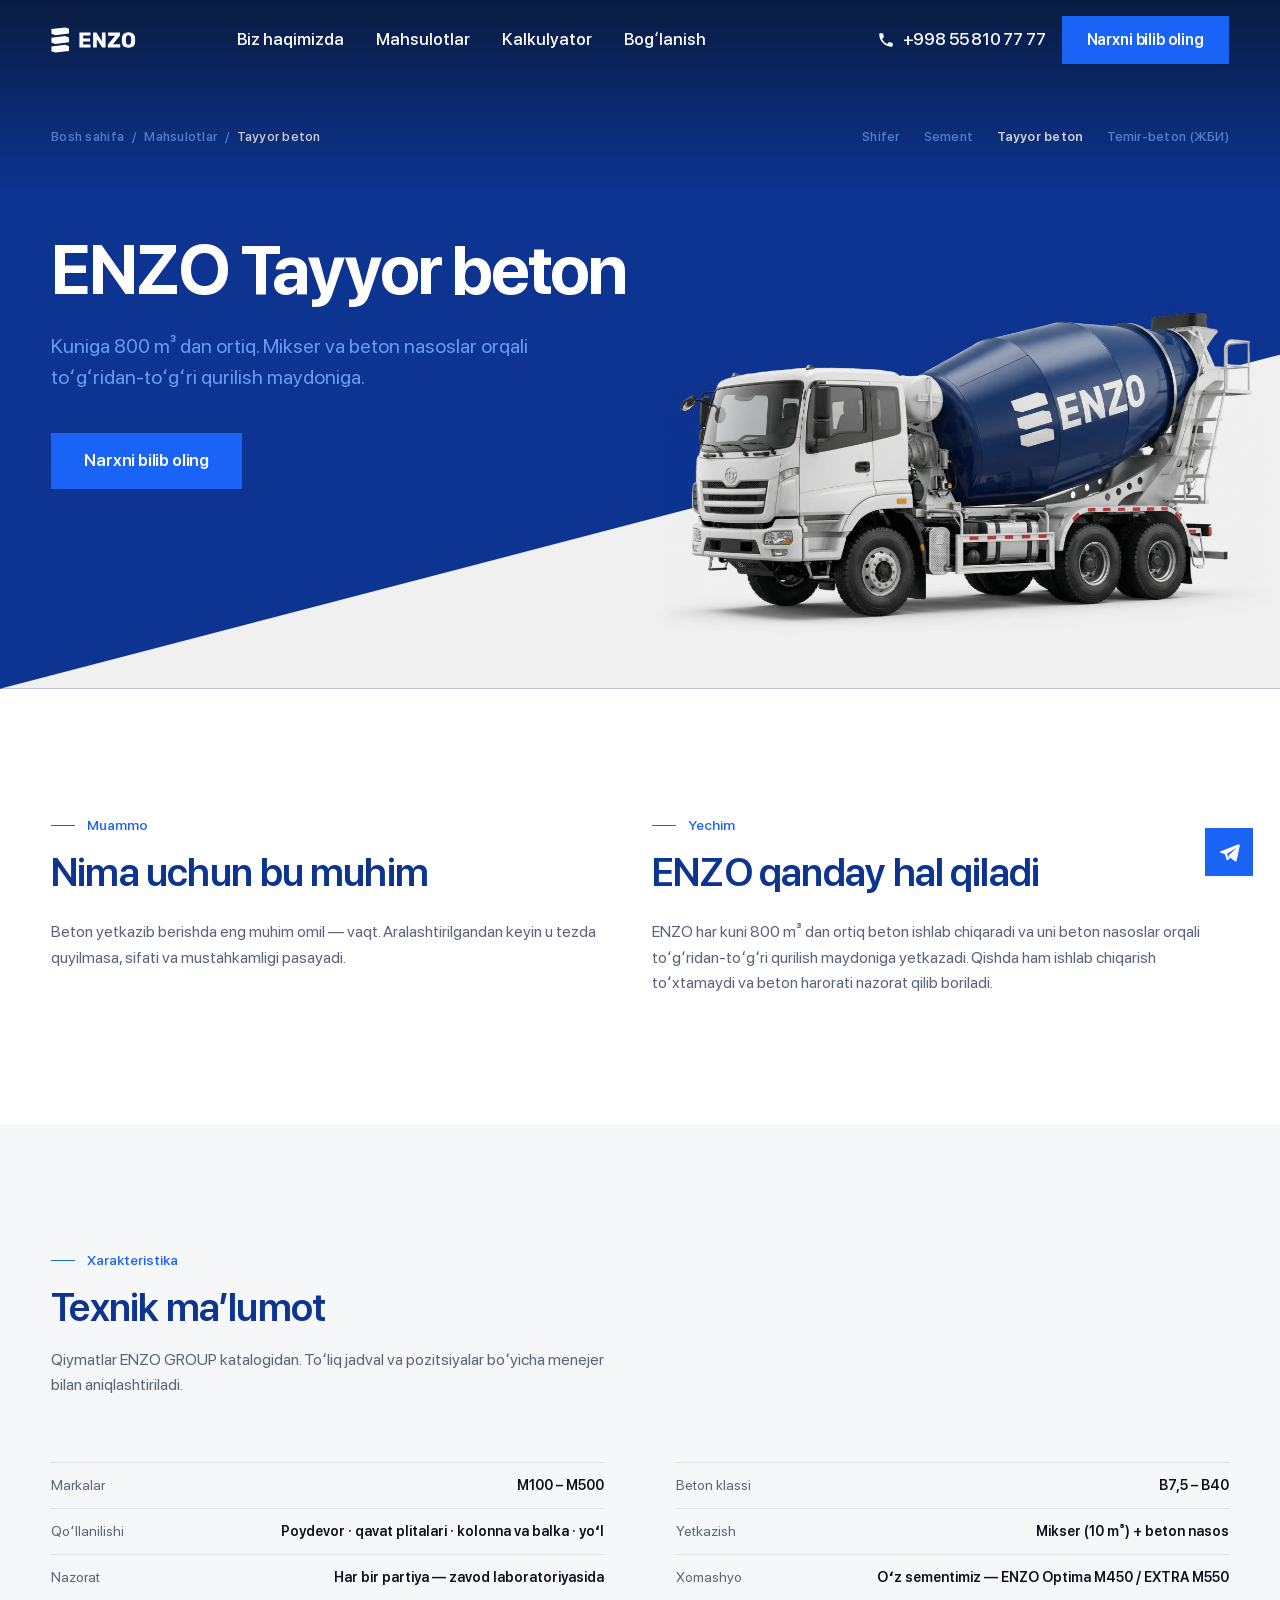
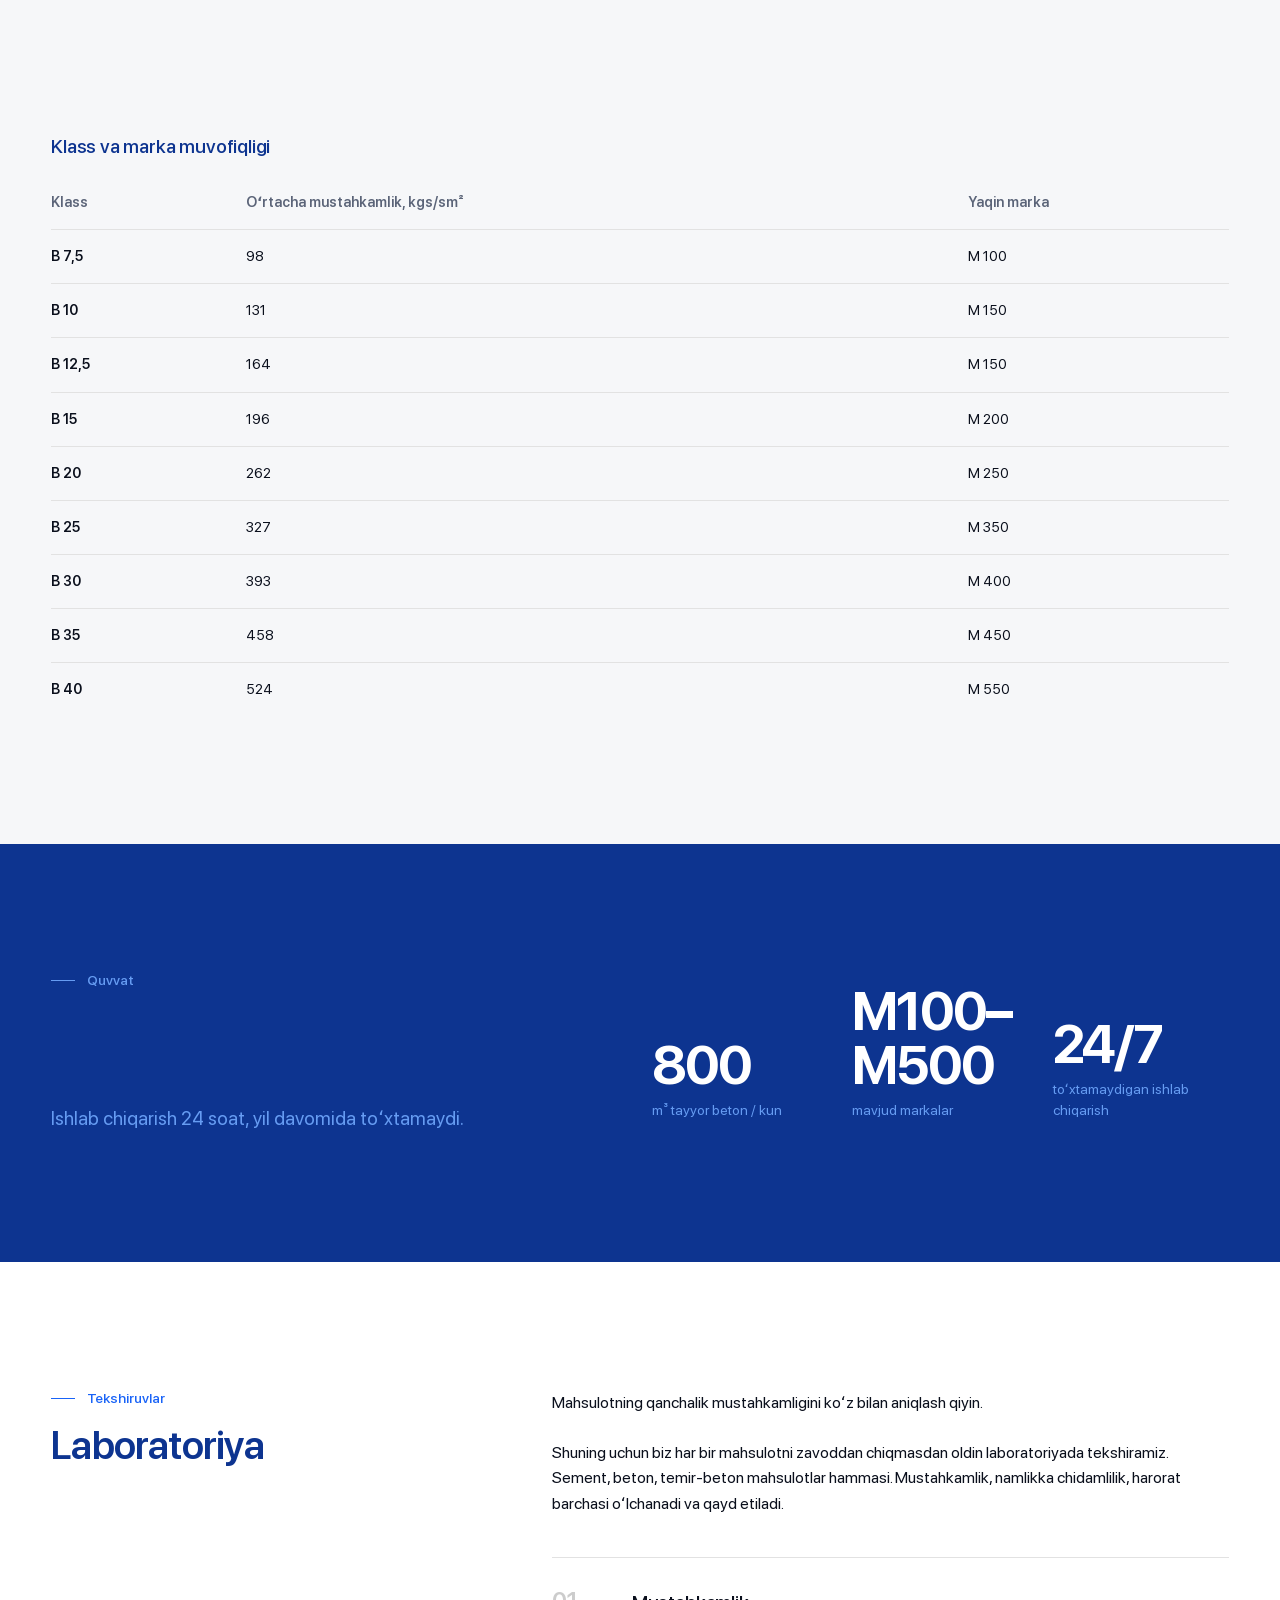
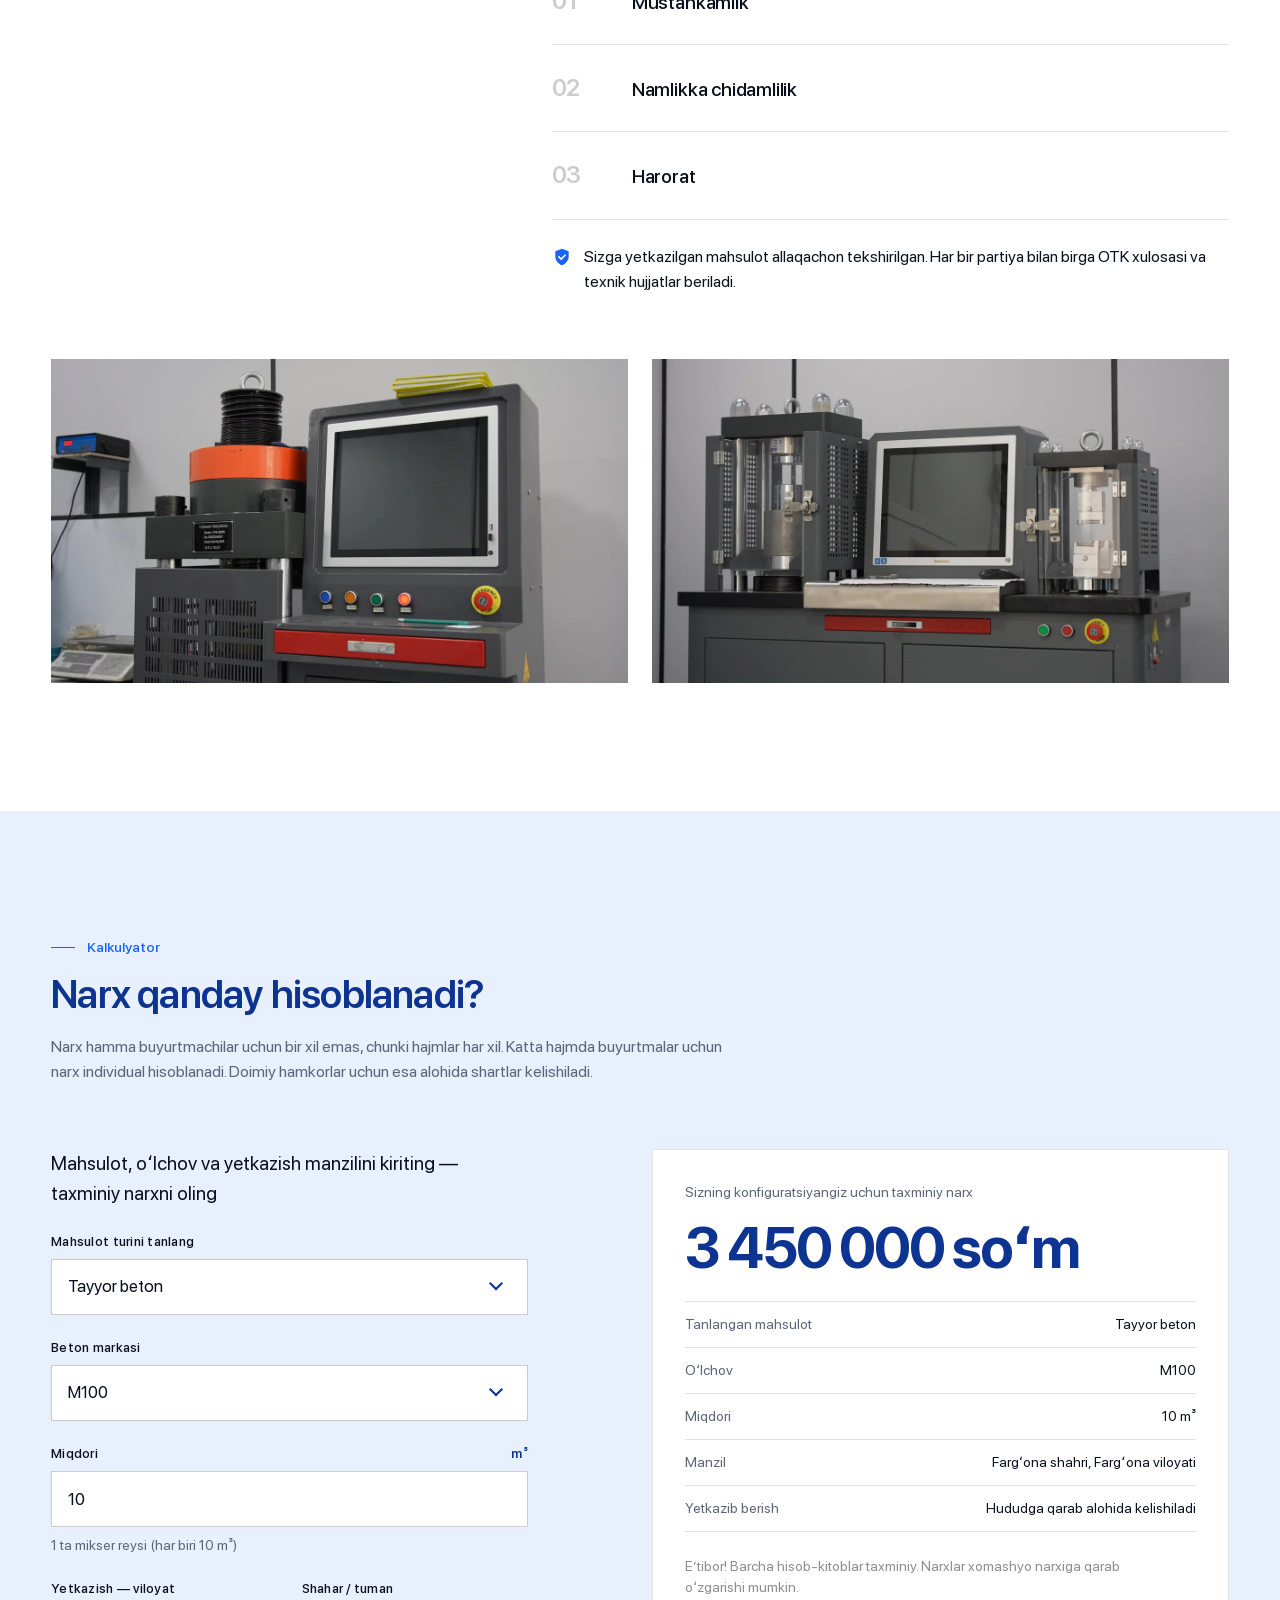
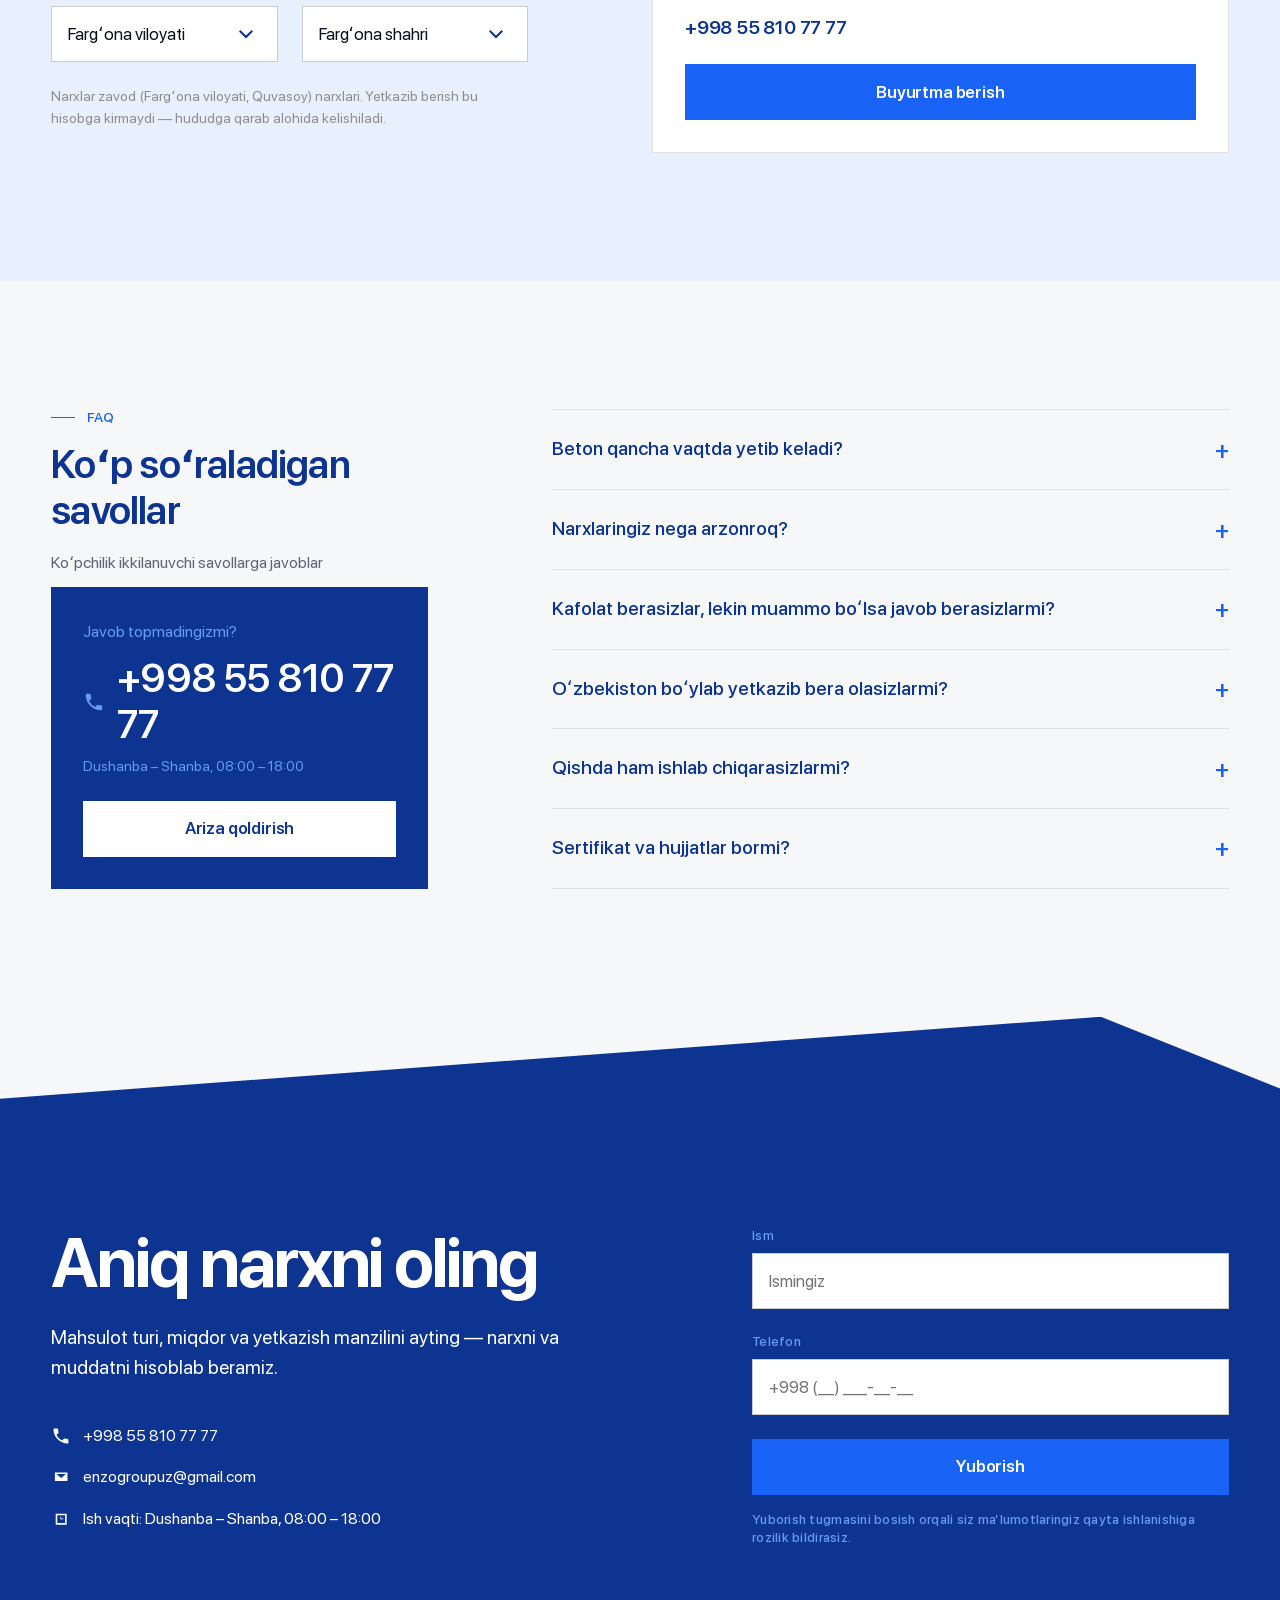
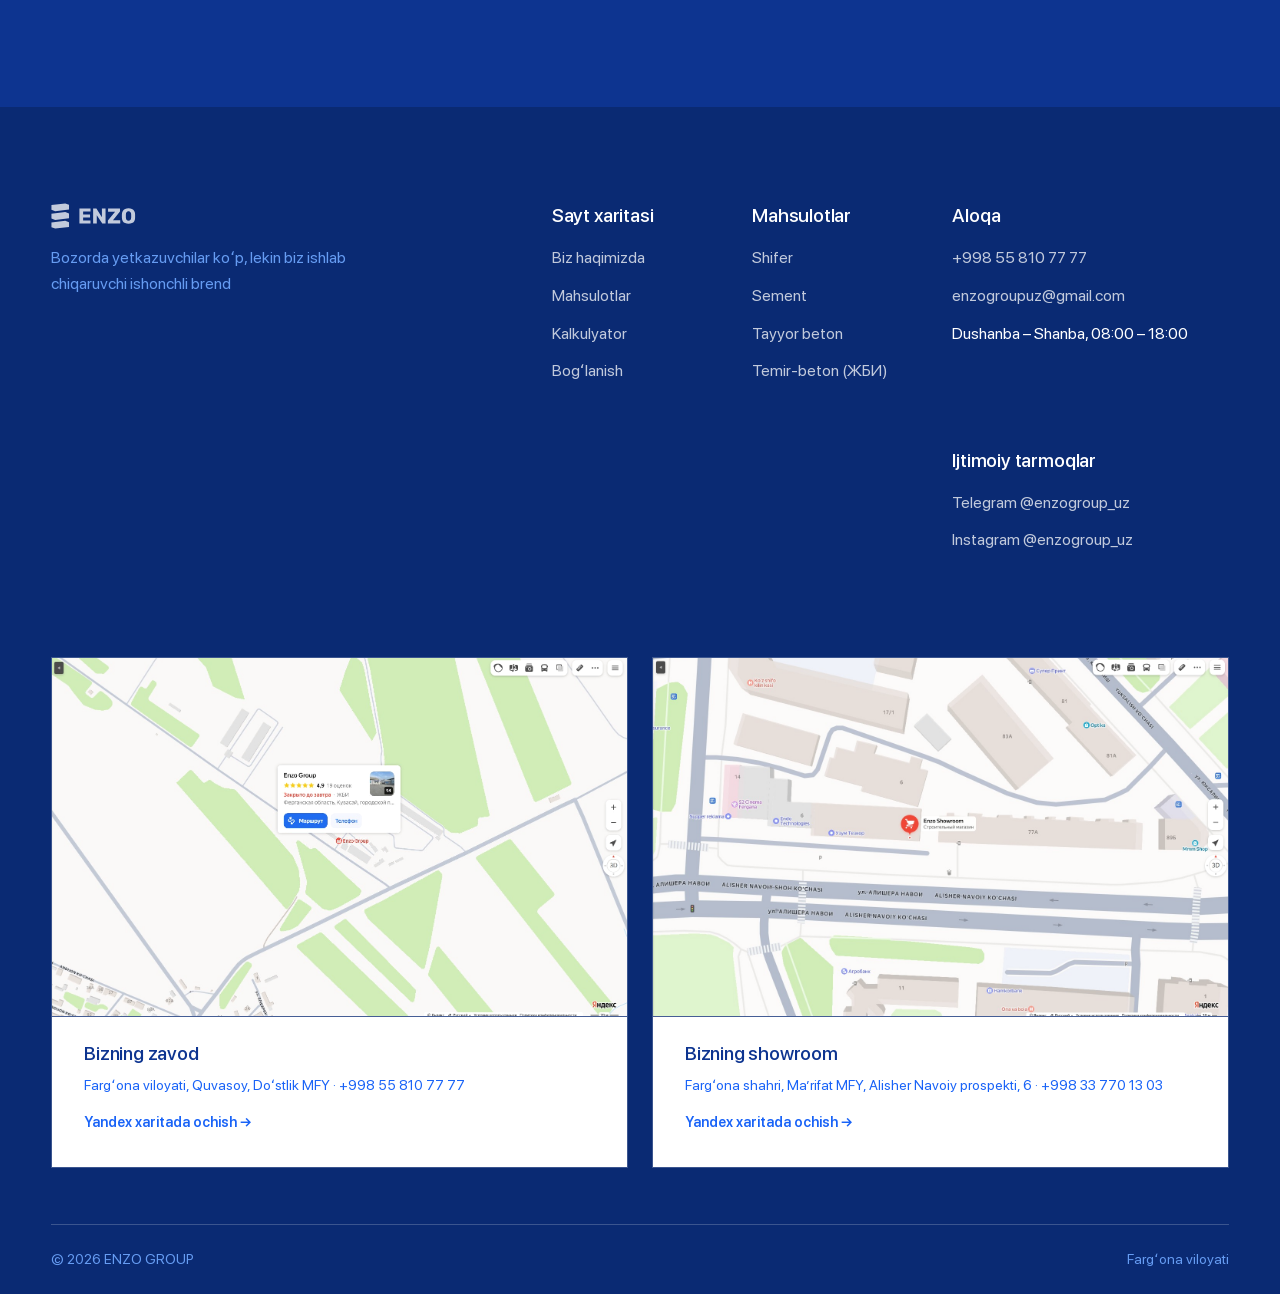
==== commit 8bbd1d72: "Logo lentasi ikki qator, tugma ko'kda, footer ustunlari, menyu nisbati Co-Authored-By: Claude Opus 5" ====
--- a/beton/index.html
+++ b/beton/index.html
@@ -495,7 +495,8 @@
              Yashirin maydonlar — reklama manbasi. Ular URL'dagi utm_*
              dan to'ldiriladi va odam boshqa sahifaga o'tsa ham saqlanadi
              (js/main.js §18). -->
-        <form class="form__box reveal" id="leadForm" data-endpoint="" novalidate>
+        <form class="form__box reveal" id="leadForm"
+              data-endpoint="https://api.web3forms.com/submit" novalidate>
           <div class="field">
             <label class="t-caption" for="f-name">Ism</label>
             <input type="text" id="f-name" name="name" placeholder="Ismingiz"
@@ -506,6 +507,15 @@
             <input type="tel" id="f-tel" name="phone" placeholder="+998 (__) ___-__-__"
                    autocomplete="tel" inputmode="tel" required>
           </div>
+
+          <!-- Web3Forms kaliti. Bu TOKEN EMAS — u faqat «shu pochtaga
+               yubor» degan identifikator, shuning uchun brauzer kodida
+               turishi normal. Bo'sh bo'lsa forma yubormaydi va telefon
+               taklif qiladi (js/main.js §19).
+               Kalit egasi: aminjonovjasurbek3@gmail.com -->
+          <input type="hidden" name="access_key" value="8bf8ead1-028c-4af6-b8e9-aa0522528b32">
+          <input type="hidden" name="subject" value="ENZO GROUP — saytdan yangi ariza">
+          <input type="hidden" name="from_name" value="enzogroup.uz">
 
           <input type="hidden" name="utm_source"   value="">
           <input type="hidden" name="utm_medium"   value="">
@@ -514,11 +524,13 @@
           <input type="hidden" name="utm_term"     value="">
           <input type="hidden" name="referrer"     value="">
           <input type="hidden" name="page"         value="">
-          <!-- Bot tuzog'i: odam ko'rmaydi, avtomat to'ldiradi -->
-          <input type="text" name="company" tabindex="-1" autocomplete="off"
+          <!-- Bot tuzog'i. Nomi ataylab «botcheck» — Web3Forms ham aynan shu
+               nomdagi maydonni tekshiradi va to'ldirilgan bo'lsa arizani rad
+               etadi. Ikki qavat himoya bitta maydonda. -->
+          <input type="text" name="botcheck" tabindex="-1" autocomplete="off"
                  aria-hidden="true" class="form__trap">
 
-          <button class="btn btn--on-dark" type="submit">Yuborish</button>
+          <button class="btn btn--primary form__send" type="submit">Yuborish</button>
           <p class="t-caption form__legal">Yuborish tugmasini bosish orqali siz maʼlumotlaringiz qayta ishlanishiga rozilik bildirasiz.</p>
           <p class="t-small form__status" id="formStatus" role="status" aria-live="polite"></p>
         </form>
@@ -564,6 +576,16 @@
             <li><a href="tel:+998558107777">+998 55 810 77 77</a></li>
             <li><a href="mailto:enzogroupuz@gmail.com">enzogroupuz@gmail.com</a></li>
             <li>Dushanba – Shanba, 08:00 – 18:00</li>
+          </ul>
+        </div>
+
+        <!-- ✎ Ijtimoiy tarmoqlar alohida ustunga chiqarildi (mijoz qarori,
+             2026-08-22): «Aloqa» ro'yxati beshta qatorga cho'zilib, mobil
+             ikki ustunli footer'da pochta manzili qirqilib qolardi. Endi
+             tarmoqlar yuqoridagi ustunlar kabi o'z sarlavhasi bilan turadi. -->
+        <div class="f-col f-col--soc">
+          <h3 class="t-h4">Ijtimoiy tarmoqlar</h3>
+          <ul class="t-body">
             <li><a href="https://t.me/enzogroup_uz">Telegram @enzogroup_uz</a></li>
             <li><a href="https://instagram.com/enzogroup_uz">Instagram @enzogroup_uz</a></li>
           </ul>
--- a/css/style.css
+++ b/css/style.css
@@ -350,18 +350,26 @@
 }
 
 /* Mobil menyu — to'liq ekran */
+/* ✎ Joylashuv mijozning eskizi bo'yicha (2026-08-22): havolalar TEPADA,
+   tugma, telefon va til esa pastda. Avval hammasi birga o'rtada turardi —
+   ekranning tepasi ham, pasti ham bo'sh qolardi. */
 .menu {
   position:fixed; inset:0; z-index:99;
   background:var(--enzo-800); color:var(--white);
-  display:flex; flex-direction:column; justify-content:center; gap:var(--s-24);
-  padding:var(--s-96) var(--pad) var(--s-40);
+  display:flex; flex-direction:column; justify-content:flex-start; gap:var(--s-24);
+  padding:calc(var(--s-96) + var(--s-24)) var(--pad) var(--s-56);
   transform:translateY(-100%);
   transition:transform 250ms var(--ease);
   visibility:hidden;
 }
 .menu.is-open { transform:translateY(0); visibility:visible; }
 .menu a.menu__link { font-size:26px; font-weight:600; letter-spacing:-0.02em; }
-.menu__foot { margin-top:var(--s-40); display:flex; flex-direction:column; gap:var(--s-16); }
+/* `margin-top:auto` — pastki guruh ekran pastiga qadaladi, havolalar esa
+   tepada qoladi. Ular orasidagi bo'shliq ekran balandligiga qarab o'zi
+   o'zgaradi. */
+/* Pastki guruh ekran tubiga YOPISHMAYDI: eskizda uning ostida ham havo
+   bor. `margin-top:auto` bilan o'sha havo yo'qolardi. */
+.menu__foot { margin-top:12vh; padding-bottom:8vh; display:flex; flex-direction:column; gap:var(--s-16); }
 .menu__foot .btn { width:100%; }
 .menu__phone { font-size:20px; font-weight:500; display:flex; align-items:center; gap:var(--s-12); }
 .menu__phone svg { width:20px; height:20px; }
@@ -692,6 +700,10 @@
 .section--dark .sub--lead { color:var(--white); }
 
 .body-col { grid-column:1 / -1; margin-top:var(--s-32); }
+/* ✎ Mobilda matn sarlavhaga yaqinroq (mijoz qarori, 2026-08-22).
+   Telefonda sarlavha va matn bir ekranda ko'rinishi kerak — 32px bo'shliq
+   o'sha ekranning bir qismini bekorga yeb qo'yardi. */
+@media (max-width:1023px) { .body-col { margin-top:var(--s-16); } }
 
 @media (min-width:1024px) {
   .head     { grid-column:1 / span 4; }
@@ -740,6 +752,10 @@
 /* --- §5.5 · Mahsulotlar ------------------------------------------------- */
 
 .product { padding-block:var(--s-56); }
+/* ✎ Mobilda mahsulot bloklari bir-biriga va sarlavhaga yaqinlashdi
+   (mijoz qarori, 2026-08-22): to'rtta blok orasidagi 56px bo'shliq
+   telefonda bo'limni keraksiz cho'zib yuborardi. */
+@media (max-width:767px) { .product { padding-block:var(--s-24); } }
 /* Mahsulot kadri — brend qolipi: to'q ko'k maydon, pastida oq brend shakli,
    mahsulot esa oq yuzada turadi (mijoz qarori, 2026-08-18).
    Kesilgan PNG (shaffof fon) shuni talab qiladi: oq fonli kadrni ko'k ustiga
@@ -787,6 +803,23 @@
 }
 .product__copy  { grid-column:1 / -1; margin-top:var(--s-32); align-self:center; }
 
+/* ✎ Mobil tartib (mijoz qarori, 2026-08-22): belgi → sarlavha → matn →
+   RASM → jadval → tugmalar. Avval rasm eng tepada turardi va odam nima
+   haqida gap ketayotganini bilmasdan turib kadrni ko'rardi.
+
+   `display:contents` — `.product__copy` o'zi quti bo'lmaydi, bolalari
+   to'g'ridan-to'g'ri setkaga chiqadi. Shundagina rasmni ular ORASIGA
+   qo'yish mumkin (aks holda u faqat blokdan oldin yoki keyin turardi). */
+@media (max-width:1023px) {
+  .product__copy { display:contents; }
+  .product__head { grid-column:1 / -1; order:1; margin-top:var(--s-32); }
+  .product__media { order:2; margin-top:var(--s-24); }
+  .product__rest { grid-column:1 / -1; order:3; }
+  /* Quti yo'qolgani uchun `.reveal` ham ishlamaydi (opacity quyiladigan
+     element qolmadi) — bolalar shundayligicha ko'rinadi. Mobilda bu
+     sezilmaydi: blok baribir bitta ustunda. */
+}
+
 /* Mahsulot rasmi ustidagi plashka OLIB TASHLANDI (mijoz qarori, 2026-08-15).
    Sabab: mahsulot nomi yonidagi H3 da allaqachon bor — takror.
    Rasm toza qoladi. PROMPT.md P8 va DESIGN.md §3.2 shu bilan yangilanadi. */
@@ -878,11 +911,39 @@
 /* --- §5.8 · Sertifikatlar / kartochkalar -------------------------------- */
 
 .cards { display:grid; gap:var(--gutter); margin-top:var(--s-32); }
+/* Mobilda kartochkalar sarlavha bloki bilan yaqinroq turadi */
+@media (max-width:767px) { .cards { margin-top:var(--s-16); } }
 /* minmax(0,1fr) — oddiy `1fr` da ustunning eng kichik kengligi kontentga
    bog'lanadi va kartochka o'z ustunidan kengroq bo'lib, konteynerdan chiqib
    ketadi (otzivlar blokida 18px chiqib ketgan edi). */
 @media (min-width:768px)  { .cards--3 { grid-template-columns:repeat(3,minmax(0,1fr)); } }
 @media (min-width:768px)  { .cards--2 { grid-template-columns:repeat(2,minmax(0,1fr)); } }
+/* ✎ Mobilda to'rtta kartochka yonma-yon suriladi (mijoz qarori,
+   2026-08-22, referens: jahonschool.uz). Ustma-ust turganda ular ekranning
+   to'rt bo'yini egallardi va odam to'rtinchisiga yetguncha birinchisini
+   unutardi.
+
+   `scroll-snap` — kartochka har safar chetга tekis to'xtaydi. Manfiy
+   margin konteyner chetidan chiqaradi: lenta ekranning bir chetidan
+   ikkinchisiga o'tadi, kartochkalar esa matn bilan bir chiziqda boshlanadi. */
+@media (max-width:767px) {
+  .cards--4 {
+    grid-auto-flow:column;
+    grid-auto-columns:78%;
+    overflow-x:auto;
+    scroll-snap-type:x mandatory;
+    scroll-padding-inline:var(--pad);
+    margin-inline:calc(var(--pad) * -1);
+    padding-inline:var(--pad);
+    padding-bottom:var(--s-8);
+    scrollbar-width:none;
+  }
+  .cards--4::-webkit-scrollbar { display:none; }
+  .cards--4 > .card { scroll-snap-align:start; }
+  /* Ekrandan tashqaridagi kartochka «paydo bo'lish» kutib turmaydi:
+     lenta yonga surilganda u allaqachon ko'rinishi kerak. */
+  .cards--4 > .card.reveal { opacity:1; transform:none; }
+}
 @media (min-width:768px)  { .cards--4 { grid-template-columns:repeat(2,minmax(0,1fr)); } }
 @media (min-width:1024px) { .cards--4 { grid-template-columns:repeat(4,minmax(0,1fr)); } }
 /* Sertifikatlar yon ustunga sig`maydi: 4 ta skan bir qatorda turishi kerak,
@@ -1204,6 +1265,31 @@
 /* ✎ Kursor ostida to'xtash bekor qilindi (mijoz qarori, 2026-08-21):
    lenta hech to'xtamasligi kerak. */
 @media (prefers-reduced-motion: reduce) { .logos__track { animation:none; } }
+
+/* ✎ Mobilda lenta ikki qatorga bo'linadi (mijoz qarori, 2026-08-22).
+   Bitta qatorda logolar telefon ekranida juda kichrayib ketardi.
+
+   Harakat ham to'xtaydi: barmoq bilan surib ko'riladi. Telefonda o'z-o'zidan
+   yuradigan lenta sahifa scroll'i bilan raqobatlashadi, ikkinchidan
+   takrorlangan nusxalar (lenta uch marta yozilgan) ikki qatorda ko'zga
+   tashlanardi — shuning uchun mobilda faqat ASLI ko'rsatiladi. */
+.logos__track--rev { display:none; }
+
+/* ✎ Mobilda IKKI QATOR, ikkisi qarama-qarshi yo'nalishda (mijoz qarori,
+   2026-08-22). Avvalgi variantda harakat butunlay to'xtatilgan edi — mijoz
+   lenta yurib turishini so'radi.
+
+   Qatorlar mazmuni bo'yicha bo'linadi: birinchi lentada faqat `--a`
+   logolari (5 ta), ikkinchi lentada faqat `--b` (4 ta). Shu sababli
+   bitta logo ikki qatorda takrorlanmaydi. Har ikkalasida ro'yxat uch
+   nusxa — animatsiya -33,33% da uzluksiz yopiladi. */
+@media (max-width:767px) {
+  .logos { display:grid; gap:var(--s-16); }
+  .logos__track--rev { display:flex; animation-direction:reverse; }
+  .logos__track .logo-tile--b { display:none; }
+  .logos__track--rev .logo-tile--a { display:none; }
+  .logo-tile { height:48px; padding-inline:var(--s-20); }
+}
 /* Plitka o'rniga ixcham katak: balandligi qat'iy, kengligi kontentga
    qarab — qator bir tekis yuradi. */
 .logo-tile { flex:0 0 auto; height:84px; display:flex; align-items:center; justify-content:center; padding-inline:var(--s-40); }
@@ -1220,16 +1306,23 @@
    koʻproq maydon egallaydi. Har logoning boʻyoq maydoni oʻlchandi va
    maydonlar tenglashadigan balandlik hisoblandi (qisman tuzatish — 0,75
    daraja, aks holda keng yozuvlar haddan tashqari kichrayadi). */
-.logo-tile img { width:auto; max-width:none; height:44px; object-fit:contain; }
-.logo-tile img[src$="beton-max.svg"] { height:35px; }
-.logo-tile img[src$="jba-group.svg"] { height:38px; }
-.logo-tile img[src$="central-beton.svg"] { height:47px; }
-.logo-tile img[src$="dilbar-tt-house.svg"] { height:53px; }
-.logo-tile img[src$="ecoizolit.svg"] { height:53px; }
-.logo-tile img[src$="dream-residence.svg"] { height:54px; }
-.logo-tile img[src$="megamix.svg"] { height:54px; }
-.logo-tile img[src$="quvasoy-chek-shifer.svg"] { height:55px; }
-@media (max-width:767px) { .logo-tile img { height:32px !important; } }
+/* ✎ O'lcham endi `--logo-h` o'zgaruvchisida (2026-08-22). Sabab: mobil
+   qoida `height:32px !important` bilan HAMMA logoni tenglashtirib
+   qo'yardi va yuqoridagi optik balans yo'qolardi — keng yozuvli logolar
+   kattaroq, belgili logolar kichikroq ko'rinardi. Endi mobil ham,
+   hamkorlar bo'limi ham shu bitta ro'yxatni koeffitsiyent bilan
+   ko'paytiradi, ya'ni balans hamma joyda bir xil qoladi. */
+.logo-tile img { width:auto; max-width:none; height:var(--logo-h, 44px); object-fit:contain; }
+.logo-tile img[src$="beton-max.svg"]           { --logo-h:35px; }
+.logo-tile img[src$="jba-group.svg"]           { --logo-h:38px; }
+.logo-tile img[src$="rivoj.svg"]               { --logo-h:40px; }
+.logo-tile img[src$="central-beton.svg"]       { --logo-h:47px; }
+.logo-tile img[src$="dilbar-tt-house.svg"]     { --logo-h:53px; }
+.logo-tile img[src$="ecoizolit.svg"]           { --logo-h:53px; }
+.logo-tile img[src$="dream-residence.svg"]     { --logo-h:54px; }
+.logo-tile img[src$="megamix.svg"]             { --logo-h:54px; }
+.logo-tile img[src$="quvasoy-chek-shifer.svg"] { --logo-h:55px; }
+@media (max-width:767px) { .logo-tile img { height:calc(var(--logo-h, 44px) * 0.68); } }
 @media (min-width:768px)  { .logo-tile { height:96px; padding-inline:var(--s-56); } }
 
 /* --- §5.12 · Mijozlar fikri · vertikal video tasmasi -------------------- */
@@ -1282,10 +1375,15 @@
   margin-inline:auto; overflow:hidden;
 }
 .reel__poster video { width:100%; height:100%; object-fit:cover; display:block; }
-/* Telefonda ikki kartochka ustma-ust tushadi va gorizontal kadr juda
-   past bo'lib qolardi (kenglik ~360px → balandlik ~225px, ichidagi
-   vertikal video ~126px). Mobilda kadr kvadratga yaqinlashadi. */
-@media (max-width:767px) { .reel__poster { aspect-ratio:4/3; } }
+/* Telefonda gorizontal kadr mantiqsiz: ustun bitta, kenglik ~360px,
+   ya'ni 16:10 kadrda vertikal video atigi ~200px kenglikda qolardi.
+   Mobilda kadrning O'ZI vertikal bo'ladi — video butun ustunni egallaydi,
+   blur fon esa keraksiz (yon tomonda to'ldiriladigan joy yo'q). */
+@media (max-width:767px) {
+  .reel__poster { aspect-ratio:9/16; }
+  .reel__frame { width:100%; aspect-ratio:auto; }
+  .reel__bg { display:none; }
+}
 .reel__poster.is-on .reel__play { display:none; }
 
 /* Play tugmasi — kvadrat, radius yo'q (DESIGN.md §6.1).
@@ -1325,6 +1423,8 @@
 .field > label { display:block; margin-bottom:var(--s-8); }
 .field select,
 .field input[type=text],
+.field input[type=tel],
+.field input[type=email],
 .field input[type=number] {
   width:100%; height:56px; padding:0 var(--s-16);
   border:1px solid var(--line-2); background:var(--white); color:var(--ink);
@@ -1339,6 +1439,7 @@
   background-repeat:no-repeat;
   background-position:right var(--s-24) center;
 }
+.field input[type=tel] { font-variant-numeric:tabular-nums; }
 .field select:focus, .field input:focus { outline:none; border-color:var(--enzo-500); border-width:2px; }
 
 /* margin:0 — brauzerning o'z uslubida range'da 2px margin bor, u slayderni
@@ -1361,6 +1462,13 @@
 .calc__list { margin:var(--s-24) 0; border-top:1px solid var(--line); }
 .calc__list li { display:flex; justify-content:space-between; gap:var(--s-16); padding:var(--s-12) 0; border-bottom:1px solid var(--line); }
 .calc__list span:first-child { color:var(--ink-60); }
+/* Tor ekranda qiymat uzun bo'lsa («Hududga qarab alohida kelishiladi»,
+   manzil, 2ПК o'lchami) ikki ustun bir-birini siqib, matn harflarga
+   bo'linib ketardi. Kichik ekranda qiymat pastki qatorga tushadi. */
+@media (max-width:519px) {
+  .calc__list li { flex-direction:column; gap:var(--s-4); }
+  .calc__list span:last-child { font-weight:600; color:var(--enzo-800); }
+}
 .calc__note { color:var(--ink-40); margin-top:var(--s-8); }
 .calc__result .btn { width:100%; margin-top:var(--s-24); }
 
@@ -1549,6 +1657,18 @@
 
 /* Sarlavha va o'tkazish tugmalari bitta qatorda */
 .deck__head { display:flex; flex-direction:column; gap:var(--s-24); }
+/* ✎ Mobilda oraliqlar qisqardi (mijoz qarori, 2026-08-22): kadr o'tkazish
+   tugmalariga yaqin turadi (ular bir ish qiladi), izoh esa kadrga —
+   u kadrning bir qismi. */
+@media (max-width:767px) {
+  .deck__head { gap:var(--s-16); }
+  .deck { margin-top:var(--s-16); }
+  .deck__cap { margin-top:var(--s-12); }
+  /* Kadr kengroq, sahna esa aynan kadr balandligida — ostida bo'sh joy
+     qolmaydi va izoh kadrga yopishadi. */
+  .deck__card { width:86vw; }
+  .deck__stage { height:calc(86vw * 9 / 16); }
+}
 @media (min-width:640px) {
   .deck__head { flex-direction:row; align-items:center; justify-content:space-between; }
 }
@@ -1633,6 +1753,19 @@
 .footer a:hover { color:var(--white); }
 
 .f-col { grid-column:1 / -1; margin-bottom:var(--s-40); }
+/* ✎ Mobilda ustunlar ikkitadan (mijoz qarori, 2026-08-22): to'rtta ro'yxat
+   ustma-ust turganda footer telefonda ikki ekranga cho'zilib ketardi.
+   Brend bloki (logotip va shior) to'liq kenglikda qoladi — u sarlavha
+   emas, boshlanish. */
+@media (max-width:767px) {
+  .f-col { grid-column:span 6; margin-bottom:var(--s-32); }
+  .f-col--brand { grid-column:1 / -1; }
+  /* Aloqa ustunida uzun qatorlar bor (pochta manzili) — u to'liq kenglikda
+     qoladi, tarmoqlar esa yonidagi ustunga tushadi. */
+  .f-col--cont { grid-column:1 / -1; }
+  .f-col--soc  { grid-column:1 / -1; }
+}
+@media (min-width:1024px) { .f-col--soc { grid-column:10 / span 3; } }
 .f-col h3 { color:var(--white); margin-bottom:var(--s-16); }
 .f-col li + li { margin-top:var(--s-12); }
 .f-slogan { color:var(--enzo-300); margin-top:var(--s-16); max-width:36ch; }
@@ -1682,6 +1815,12 @@
 .map:hover .map__go { color:var(--enzo-800); }
 @media (min-width:768px) { .maps { grid-template-columns:1fr 1fr; } }
 
+/* ✎ Mobilda pastki qator ikki qatorga bo'linadi va o'ng chetda suzuvchi
+   Telegram tugmasi uchun joy qoldiriladi — avval «Fargʻona viloyati»
+   yozuvi tugma ostida qolib ketardi (mijoz koʻrsatdi, 2026-08-22). */
+@media (max-width:767px) {
+  .f-bottom { flex-direction:column; gap:var(--s-8); padding-right:72px; }
+}
 .f-bottom {
   margin-top:var(--s-56); padding:var(--s-24) 0;
   border-top:1px solid rgba(255,255,255,.2);
@@ -1859,20 +1998,23 @@
    bo'lgani uchun logolar keng bo'sh maydon ichida kichkina bo'lib turardi.
    Endi lenta logoning o'z balandligiga yaqin. */
 .partners { padding-block:var(--s-32); }
+/* ✎ Mobilda bo'lim ixchamlashdi (mijoz qarori, 2026-08-22): tepasida ham,
+   pastida ham havo ko'p edi va logolar ikki lenta bo'lgach bo'lim yana
+   cho'zilardi. Endi sarlavha, lentalar va chegara bitta yaxlit blok. */
+@media (max-width:767px) {
+  .partners { padding-block:var(--s-16); }
+  .partners .logos { margin-top:var(--s-12); }
+  .partners .head--sm { margin-bottom:0; }
+}
 .partners .head--sm h2 { color:var(--ink-60); font-weight:500; }
 .partners .logos { margin-top:var(--s-16); }
 /* ✎ Kattalashtirildi (2026-08-21): lenta endi butun ekran kengligida —
    avvalgi o'lchamda logolar keng maydonda mayda bo'lib qolardi. */
 .partners .logo-tile { height:64px; padding-inline:var(--s-56); }
-.partners .logo-tile img { height:38px; }
-.partners .logo-tile img[src$="beton-max.svg"] { height:30px; }
-.partners .logo-tile img[src$="jba-group.svg"] { height:33px; }
-.partners .logo-tile img[src$="central-beton.svg"] { height:40px; }
-.partners .logo-tile img[src$="dilbar-tt-house.svg"] { height:45px; }
-.partners .logo-tile img[src$="ecoizolit.svg"] { height:45px; }
-.partners .logo-tile img[src$="dream-residence.svg"] { height:46px; }
-.partners .logo-tile img[src$="megamix.svg"] { height:46px; }
-.partners .logo-tile img[src$="quvasoy-chek-shifer.svg"] { height:48px; }
+.partners .logo-tile img { height:calc(var(--logo-h, 44px) * 0.86); }
+@media (max-width:767px) {
+  .partners .logo-tile img { height:calc(var(--logo-h, 44px) * 0.62); }
+}
 @media (min-width:768px) { .partners .logo-tile { height:76px; padding-inline:var(--s-72); } }
 
 /* 20 · YANGI BO'LIMLAR (§5.5c, §5.9b, §5.16 — 2026-08-20) ---------------- */
@@ -1900,6 +2042,14 @@
 .cost__shots {
   grid-column:1 / -1; margin-top:var(--s-40);
   display:grid; gap:var(--gutter);
+}
+/* ✎ Mobilda kadrlar sarlavhaga yaqinroq (mijoz qarori, 2026-08-22):
+   telefonda ular orasidagi bo'shliq bir ekranning uchdan birini yeb
+   qo'yardi. Izoh ham kadrga yopishadi — u kadrning davomi, alohida
+   matn emas. */
+@media (max-width:767px) {
+  .cost__shots { margin-top:var(--s-24); gap:var(--s-24); }
+  .cost__cap { margin-top:var(--s-8); }
 }
 @media (min-width:768px) { .cost__shots { grid-template-columns:repeat(2,minmax(0,1fr)); } }
 .cost__shot { margin:0; }
@@ -1976,6 +2126,13 @@
    fokusda bo'lganda ko'rinadi — klaviatura bilan ham yetib bo'ladi. */
 .vwrap:hover .vctl, .vwrap.is-paused .vctl, .vctl:focus-within { opacity:1; transform:none; }
 .vwrap.is-paused .vctl { opacity:1; }
+/* 🐛 Sensorli ekranda «hover» degan holat YO'Q — telefonda panel video
+   ijro etilayotgan payt umuman ko'rinmasdi va uni to'xtatib ham,
+   ovozini o'zgartirib ham bo'lmasdi. Barmoq bilan boshqariladigan
+   qurilmada panel doim ko'rinadi. Topildi 2026-08-22 mobil auditda. */
+@media (hover:none) {
+  .vctl { opacity:1; transform:none; }
+}
 
 .vctl__bar { padding-inline:var(--s-8); }
 .vctl__row {
@@ -1992,12 +2149,24 @@
 .vctl__btn:hover { background:rgba(255,255,255,.16); }
 .vctl__btn svg { width:20px; height:20px; }
 .vctl__btn--end { margin-left:auto; }
+/* Barmoq uchun eng kichik qulay o'lcham — 44px. Panelda esa joy kam,
+   shuning uchun tor ekranda oraliq qisqaradi, tugma emas. */
+@media (max-width:480px) {
+  .vctl { padding:var(--s-24) var(--s-8) var(--s-8); }
+  .vctl__row { gap:var(--s-4); }
+  .vctl__btn { width:44px; height:44px; }
+}
 
 .vctl__vol { display:flex; align-items:center; gap:var(--s-8); }
 /* Ovoz slayderi tor ekranda joy egallamasin — u yerda tugmaning o'zi
    (ovozni yoqish/o'chirish) yetarli. */
 .vctl__range { width:0; opacity:0; transition:width 180ms var(--ease), opacity 180ms var(--ease); }
 .vctl__vol:hover .vctl__range, .vctl__range:focus { width:84px; opacity:1; }
+/* 🐛 Sensorli ekranda slayder ochilmasdi (yuqoridagi sabab). Telefonda u
+   doim ochiq turadi, lekin qisqaroq — panelda joy kam. */
+@media (hover:none) {
+  .vctl__range { width:72px; opacity:1; }
+}
 
 /* Slayderlar — brauzer ko'rinishisiz, ikkalasi bir xil uslubda */
 .vctl input[type="range"] {
@@ -2038,6 +2207,12 @@
   position:absolute; left:-9999px; top:auto;
   width:1px; height:1px; opacity:0; pointer-events:none;
 }
+
+/* ✎ Tugma oq emas, brend ko'kida (mijoz qarori, 2026-08-22): oq to'rtburchak
+   formaning eng katta dog'i bo'lib, ko'z uni harakat emas, maydon deb
+   o'qirdi. `--enzo-500` to'q ko'k fonda ham yorqin ajralib turadi. */
+.form__send { background:var(--enzo-500); color:var(--white); }
+.form__send:hover { background:var(--enzo-300); color:var(--enzo-800); }
 
 .form__status { margin-top:var(--s-16); color:var(--enzo-300); }
 .form__status:empty { margin-top:0; }
